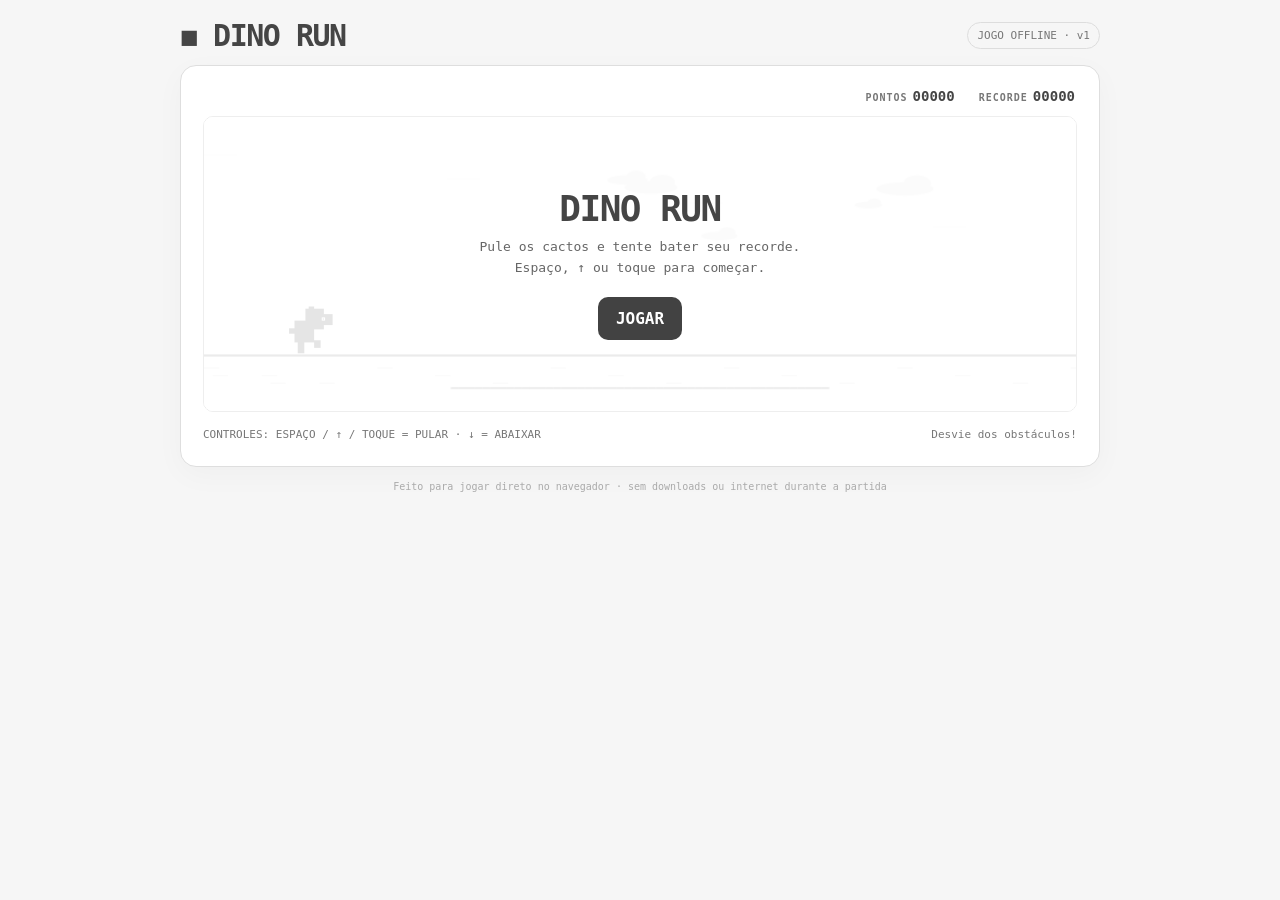
==== index.html @ 4d554317 "Criar Dino Run: primeira versão jogável no navegador" ====
<!doctype html>
<html lang="pt-BR">
<head>
<meta charset="utf-8">
<meta name="viewport" content="width=device-width, initial-scale=1, maximum-scale=1, user-scalable=no">
<meta name="theme-color" content="#f7f7f7">
<title>Dino Run — Joguinho do Dinossauro</title>
<style>
:root{color-scheme:light;--ink:#454545;--muted:#888;--line:#dedede;--paper:#fff}
*{box-sizing:border-box}
html,body{margin:0;min-height:100%;font-family:ui-monospace,SFMono-Regular,Menlo,Consolas,monospace;background:#f6f6f6;color:var(--ink)}
body{display:grid;place-items:center;padding:18px}
main{width:min(920px,100%)}
.top{display:flex;justify-content:space-between;align-items:center;gap:12px;margin:0 0 12px}
h1{font-size:clamp(20px,4vw,30px);letter-spacing:-1.5px;margin:0}
.tag{font-size:11px;color:#777;border:1px solid #ddd;border-radius:99px;padding:6px 9px;white-space:nowrap}
.card{background:white;border:1px solid var(--line);border-radius:16px;padding:clamp(12px,3vw,22px);box-shadow:0 8px 30px #00000008}
.hud{display:flex;justify-content:flex-end;gap:24px;font-weight:800;font-size:14px;margin:0 2px 12px}
.hud span{color:#777;font-size:10px;letter-spacing:1px;margin-right:5px}
.stage{position:relative;overflow:hidden;border:1px solid #eee;border-radius:10px;background:#fff;touch-action:manipulation}
canvas{display:block;width:100%;height:auto;aspect-ratio:800/270;outline:none}
.overlay{position:absolute;inset:0;display:grid;place-items:center;text-align:center;background:#ffffffd9;padding:20px}
.overlay[hidden]{display:none}
.overlay h2{font-size:clamp(23px,5vw,36px);letter-spacing:-1.5px;margin:0 0 8px}
.overlay p{font-size:13px;color:#666;margin:0 0 18px;line-height:1.6}
button{font:inherit;font-weight:800;border:0;border-radius:10px;padding:12px 18px;background:#424242;color:white;cursor:pointer;touch-action:manipulation}
button:active{transform:translateY(1px)}
.help{display:flex;justify-content:space-between;align-items:center;gap:12px;margin-top:14px;color:#777;font-size:11px;line-height:1.6}
.mobile{display:none;gap:10px}.mobile button{flex:1}
footer{text-align:center;color:#aaa;font-size:10px;margin-top:14px}
@media(max-width:560px){body{padding:10px}.top{align-items:flex-start}.tag{font-size:9px}.hud{gap:12px;font-size:12px}.help{display:block}.help>span{display:block;margin-bottom:8px}.mobile{display:flex}.card{padding:10px}}
</style>
</head>
<body>
<main>
  <header class="top"><h1>◼ DINO RUN</h1><span class="tag">JOGO OFFLINE · v1</span></header>
  <section class="card" aria-label="Jogo do dinossauro">
    <div class="hud"><div><span>PONTOS</span><b id="score">00000</b></div><div><span>RECORDE</span><b id="best">00000</b></div></div>
    <div class="stage">
      <canvas id="game" width="800" height="270" tabindex="0" aria-label="Jogo do dinossauro. Toque ou pressione espaço para pular."></canvas>
      <div class="overlay" id="overlay">
        <div><h2 id="headline">DINO RUN</h2><p id="message">Pule os cactos e tente bater seu recorde.<br>Espaço, ↑ ou toque para começar.</p><button id="start">JOGAR</button></div>
      </div>
    </div>
    <div class="help"><span>CONTROLES: ESPAÇO / ↑ / TOQUE = PULAR · ↓ = ABAIXAR</span><span>Desvie dos obstáculos!</span></div>
    <div class="mobile"><button id="jump">PULAR ↑</button><button id="duck">ABAIXAR ↓</button></div>
  </section>
  <footer>Feito para jogar direto no navegador · sem downloads ou internet durante a partida</footer>
</main>
<script>
(()=>{
'use strict';
const canvas=document.getElementById('game'),ctx=canvas.getContext('2d');
const $=id=>document.getElementById(id);
const scoreEl=$('score'),bestEl=$('best'),overlay=$('overlay');
const W=800,H=270,ground=218;
let state='ready',score=0,best=0,speed=6,frame=0,spawnIn=70,obstacles=[],clouds=[],dust=[];
let dino={x:78,y:ground-44,w:36,h:44,vy:0,grounded:true,duck:false,run:0};
try{best=Number(localStorage.getItem('dino-run-best')||0)}catch(_){}
bestEl.textContent=fmt(best);
for(let i=0;i<5;i++)clouds.push({x:Math.random()*W,y:28+Math.random()*82,s:0.6+Math.random()*0.8});
function fmt(n){return String(Math.floor(n)).padStart(5,'0')}
function reset(){score=0;speed=6;frame=0;spawnIn=65;obstacles=[];dust=[];dino.y=ground-dino.h;dino.vy=0;dino.grounded=true;dino.duck=false;dino.run=0;scoreEl.textContent=fmt(0)}
function start(){reset();state='playing';overlay.hidden=true;canvas.focus()}
function end(){state='over';overlay.hidden=false;$('headline').textContent='FIM DE JOGO';$('message').innerHTML='Pontuação: <b>'+fmt(score)+'</b><br>Mais uma tentativa?';$('start').textContent='JOGAR DE NOVO';if(score>best){best=score;bestEl.textContent=fmt(best);try{localStorage.setItem('dino-run-best',best)}catch(_){}}}
function jump(){if(state!=='playing'){start();return}if(dino.grounded){dino.vy=-12.8;dino.grounded=false;for(let i=0;i<5;i++)dust.push({x:dino.x+10,y:ground-2,vx:-Math.random()*2,vy:-Math.random()*2,life:18})}}
function setDuck(on){dino.duck=!!on&&dino.grounded}
$('start').addEventListener('click',start);$('jump').addEventListener('click',jump);
$('duck').addEventListener('pointerdown',e=>{e.preventDefault();setDuck(true)});
['pointerup','pointercancel','pointerleave'].forEach(ev=>$('duck').addEventListener(ev,()=>setDuck(false)));
canvas.addEventListener('pointerdown',()=>{if(state!=='playing')start();else jump()});
window.addEventListener('keydown',e=>{if(['Space','ArrowUp','KeyW'].includes(e.code)){e.preventDefault();if(!e.repeat)jump()}if(['ArrowDown','KeyS'].includes(e.code)){e.preventDefault();setDuck(true)}if(e.code==='Enter'&&state!=='playing')start()});
window.addEventListener('keyup',e=>{if(['ArrowDown','KeyS'].includes(e.code))setDuck(false)});
function rect(x,y,w,h,color){ctx.fillStyle=color;ctx.fillRect(Math.round(x),Math.round(y),w,h)}
function drawDino(){
 const x=dino.x,y=dino.y,w=dino.duck?48:36,h=dino.duck?27:44;
 const top=dino.duck?ground-h:y;
 const c='#535353';dino.w=w;dino.h=h;
 // Original pixel-style dinosaur assembled from simple shapes
 rect(x+5,top+13,18,20,c);rect(x+15,top+2,17,19,c);rect(x+25,top+7,15,10,c);
 rect(x+18,top,5,5,c);rect(x+30,top+10,3,3,'#fff');rect(x+31,top+11,1,1,c);
 rect(x,top+20,9,5,c);rect(x+8,top+27,8,4,c);
 if(!dino.grounded){rect(x+8,top+32,6,10,c);rect(x+23,top+32,6,8,c)}
 else if(Math.floor(dino.run/7)%2===0){rect(x+8,top+31,6,12,c);rect(x+23,top+31,6,7,c)}
 else{rect(x+8,top+31,6,7,c);rect(x+23,top+31,6,12,c)}
}
function spawn(){
 const bird=score>220&&Math.random()<.25;
 const size=bird?{w:36,h:24}:{w:18+Math.random()*15,h:28+Math.random()*24};
 obstacles.push({x:W+10,y:bird?ground-68-Math.random()*35:ground-size.h,w:size.w,h:size.h,bird,variant:Math.random()});
 spawnIn=Math.max(39,Math.random()*38+62-speed*2);
}
function drawObstacle(o){
 if(o.bird){let flap=Math.sin(frame*.28)*5;rect(o.x+5,o.y+8,25,9,'#555');rect(o.x+24,o.y+3,10,8,'#555');rect(o.x+31,o.y+5,4,3,'#555');rect(o.x+10,o.y+6+flap,14,4,'#555');rect(o.x+15,o.y+17,4,5,'#555');return}
 const c='#5b9b49';rect(o.x+o.w*.35,o.y+4,o.w*.38,o.h-4,c);rect(o.x,o.y+o.h*.38,o.w*.43,7,c);rect(o.x,o.y+o.h*.25,6,o.h*.25,c);rect(o.x+o.w*.58,o.y+o.h*.55,o.w*.42,7,c);rect(o.x+o.w*.77,o.y+o.h*.4,6,o.h*.2,c);
}
function collide(o){
 const dx=dino.x+(dino.duck?4:5),dy=dino.y+(dino.duck?5:5),dw=dino.w-(dino.duck?8:10),dh=dino.h-9;
 const ox=o.x+4,oy=o.y+3,ow=o.w-8,oh=o.h-5;
 return dx<ox+ow&&dx+dw>ox&&dy<oy+oh&&dy+dh>oy;
}
function update(){
 if(state!=='playing')return;
 frame++;score+=.12;speed=Math.min(12.5,6+score/180);scoreEl.textContent=fmt(score);
 dino.run++;if(!dino.grounded){dino.vy+=.62;dino.y+=dino.vy;if(dino.y>=ground-dino.h){dino.y=ground-dino.h;dino.vy=0;dino.grounded=true}}
 spawnIn--;if(spawnIn<=0)spawn();
 for(const o of obstacles){o.x-=speed;if(collide(o)){end();break}}
 obstacles=obstacles.filter(o=>o.x+o.w>-10);
 for(const c of clouds){c.x-=c.s;if(c.x<-90){c.x=W+20;c.y=25+Math.random()*80}}
 for(const p of dust){p.x+=p.vx;p.y+=p.vy;p.life--}dust=dust.filter(p=>p.life>0);
}
function render(){
 ctx.clearRect(0,0,W,H);rect(0,0,W,H,'#fff');
 // faint sky marks
 ctx.strokeStyle='#f0f0f0';ctx.lineWidth=1;
 for(let i=0;i<4;i++){let x=(i*223-frame*.25)%(W+60);ctx.beginPath();ctx.moveTo(x,35+i*22);ctx.lineTo(x+30,35+i*22);ctx.stroke()}
 for(const c of clouds){ctx.fillStyle='#e7e7e7';ctx.beginPath();ctx.ellipse(c.x,c.y,21*c.s,5*c.s,0,0,Math.PI*2);ctx.fill();ctx.beginPath();ctx.ellipse(c.x+9*c.s,c.y-4*c.s,10*c.s,6*c.s,0,0,Math.PI*2);ctx.fill()}
 rect(0,ground,W,2,'#777');
 for(let i=0;i<18;i++){let x=(i*53-frame*speed)%(W+40);if(x<0)x+=W+40;rect(x,ground+12+(i%3)*7,14,1,'#dedede')}
 for(const o of obstacles)drawObstacle(o);
 for(const p of dust)rect(p.x,p.y,3,3,'#aaa');
 drawDino();
 if(state==='ready'||state==='over'){ctx.fillStyle='#888';ctx.font='12px monospace';ctx.textAlign='center';ctx.fillText('━━━━━━━━━━━━━━━━━━━━━━━━━━━━━━━━━━━━━━━━━━━━━━━━',W/2,ground+35)}
}
function loop(){update();render();requestAnimationFrame(loop)}
loop();
})();
</script>
</body>
</html>
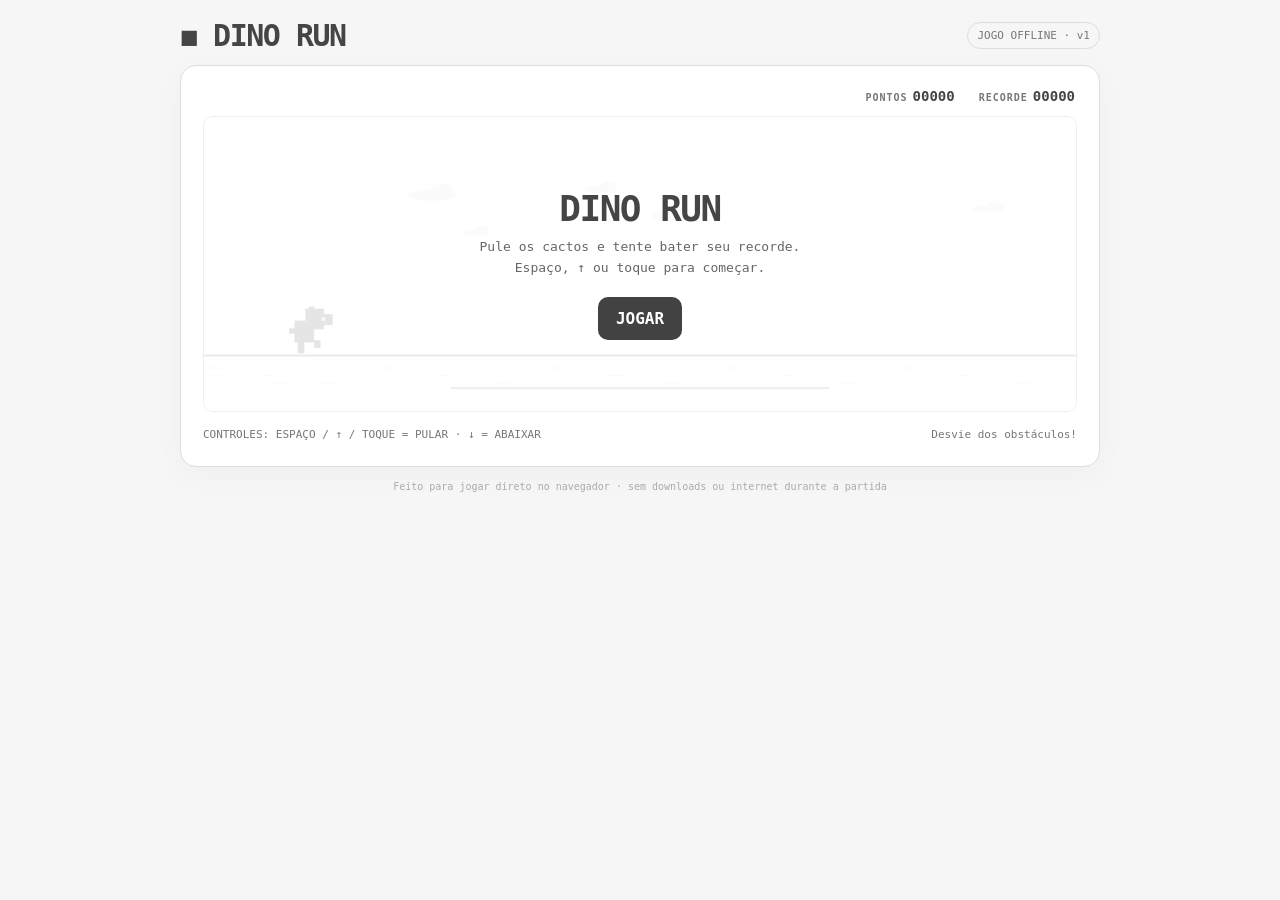
==== commit 91c10f41: "Ajustar colisão do dinossauro ao abaixar" ====
--- a/index.html
+++ b/index.html
@@ -95,7 +95,7 @@
  const c='#5b9b49';rect(o.x+o.w*.35,o.y+4,o.w*.38,o.h-4,c);rect(o.x,o.y+o.h*.38,o.w*.43,7,c);rect(o.x,o.y+o.h*.25,6,o.h*.25,c);rect(o.x+o.w*.58,o.y+o.h*.55,o.w*.42,7,c);rect(o.x+o.w*.77,o.y+o.h*.4,6,o.h*.2,c);
 }
 function collide(o){
- const dx=dino.x+(dino.duck?4:5),dy=dino.y+(dino.duck?5:5),dw=dino.w-(dino.duck?8:10),dh=dino.h-9;
+ const dx=dino.x+(dino.duck?4:5),dy=(dino.duck?ground-dino.h:dino.y)+5,dw=dino.w-(dino.duck?8:10),dh=dino.h-9;
  const ox=o.x+4,oy=o.y+3,ow=o.w-8,oh=o.h-5;
  return dx<ox+ow&&dx+dw>ox&&dy<oy+oh&&dy+dh>oy;
 }
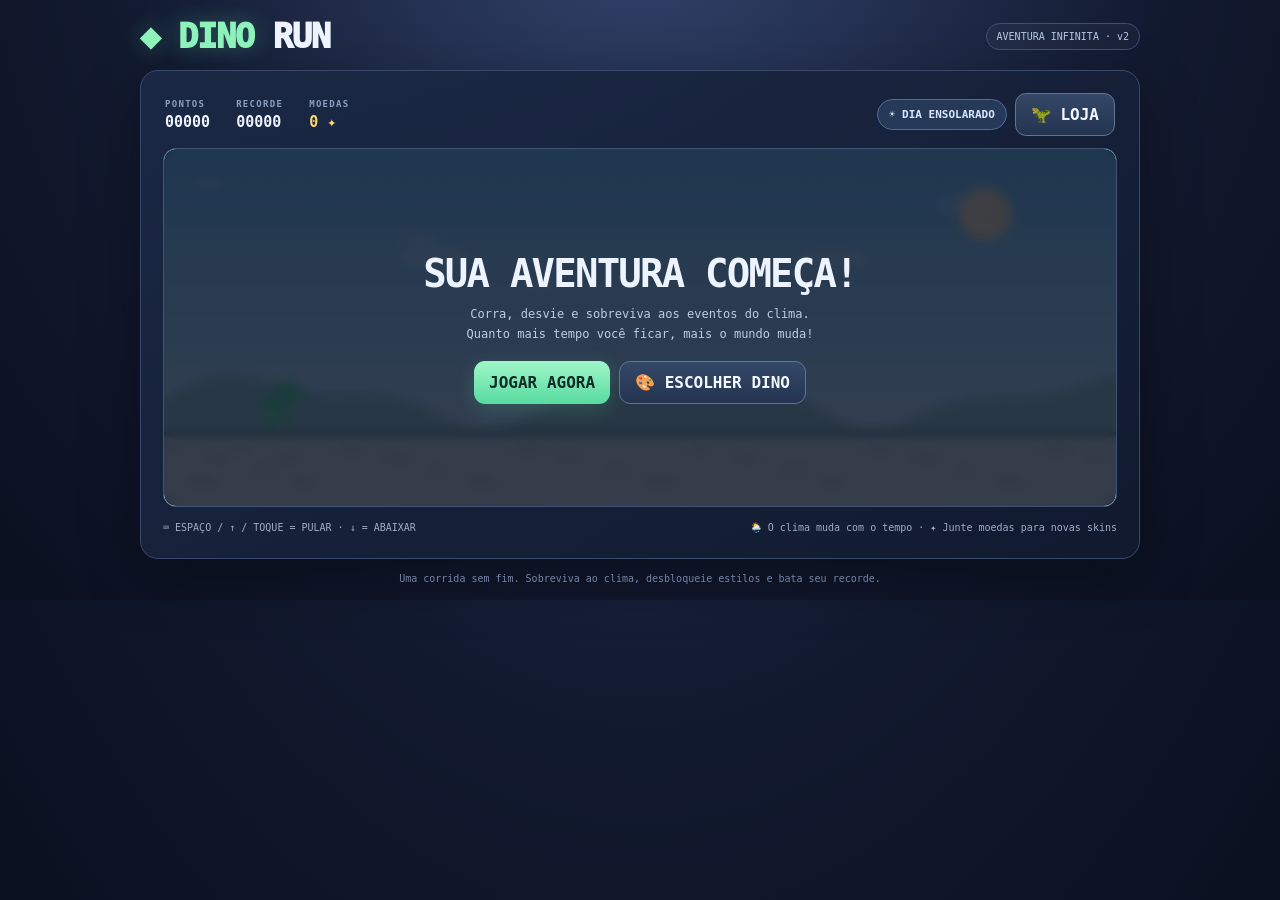
==== commit d775d3cf: "Adicionar eventos dinamicos e loja de skins ao Dino Run" ====
--- a/index.html
+++ b/index.html
@@ -2,129 +2,166 @@
 <html lang="pt-BR">
 <head>
 <meta charset="utf-8">
-<meta name="viewport" content="width=device-width, initial-scale=1, maximum-scale=1, user-scalable=no">
-<meta name="theme-color" content="#f7f7f7">
-<title>Dino Run — Joguinho do Dinossauro</title>
+<meta name="viewport" content="width=device-width,initial-scale=1,maximum-scale=1,user-scalable=no">
+<meta name="theme-color" content="#10172b">
+<title>Dino Run — Aventura Infinita</title>
 <style>
-:root{color-scheme:light;--ink:#454545;--muted:#888;--line:#dedede;--paper:#fff}
-*{box-sizing:border-box}
-html,body{margin:0;min-height:100%;font-family:ui-monospace,SFMono-Regular,Menlo,Consolas,monospace;background:#f6f6f6;color:var(--ink)}
-body{display:grid;place-items:center;padding:18px}
-main{width:min(920px,100%)}
-.top{display:flex;justify-content:space-between;align-items:center;gap:12px;margin:0 0 12px}
-h1{font-size:clamp(20px,4vw,30px);letter-spacing:-1.5px;margin:0}
-.tag{font-size:11px;color:#777;border:1px solid #ddd;border-radius:99px;padding:6px 9px;white-space:nowrap}
-.card{background:white;border:1px solid var(--line);border-radius:16px;padding:clamp(12px,3vw,22px);box-shadow:0 8px 30px #00000008}
-.hud{display:flex;justify-content:flex-end;gap:24px;font-weight:800;font-size:14px;margin:0 2px 12px}
-.hud span{color:#777;font-size:10px;letter-spacing:1px;margin-right:5px}
-.stage{position:relative;overflow:hidden;border:1px solid #eee;border-radius:10px;background:#fff;touch-action:manipulation}
-canvas{display:block;width:100%;height:auto;aspect-ratio:800/270;outline:none}
-.overlay{position:absolute;inset:0;display:grid;place-items:center;text-align:center;background:#ffffffd9;padding:20px}
-.overlay[hidden]{display:none}
-.overlay h2{font-size:clamp(23px,5vw,36px);letter-spacing:-1.5px;margin:0 0 8px}
-.overlay p{font-size:13px;color:#666;margin:0 0 18px;line-height:1.6}
-button{font:inherit;font-weight:800;border:0;border-radius:10px;padding:12px 18px;background:#424242;color:white;cursor:pointer;touch-action:manipulation}
-button:active{transform:translateY(1px)}
-.help{display:flex;justify-content:space-between;align-items:center;gap:12px;margin-top:14px;color:#777;font-size:11px;line-height:1.6}
-.mobile{display:none;gap:10px}.mobile button{flex:1}
-footer{text-align:center;color:#aaa;font-size:10px;margin-top:14px}
-@media(max-width:560px){body{padding:10px}.top{align-items:flex-start}.tag{font-size:9px}.hud{gap:12px;font-size:12px}.help{display:block}.help>span{display:block;margin-bottom:8px}.mobile{display:flex}.card{padding:10px}}
+:root{color-scheme:dark;--ink:#edf4ff;--muted:#a7b4ca;--line:#34415d;--panel:#17223b;--gold:#ffd76a;--mint:#72f1b8}
+*{box-sizing:border-box}html,body{margin:0;min-height:100%;font-family:ui-monospace,SFMono-Regular,Menlo,Consolas,monospace;background:radial-gradient(ellipse at 50% -20%,#34456f 0,#121a30 58%,#0b1020 100%);color:var(--ink)}
+body{display:grid;place-items:center;padding:16px}main{width:min(1000px,100%)}
+.top{display:flex;justify-content:space-between;align-items:center;gap:12px;margin-bottom:14px}h1{font-size:clamp(22px,4vw,34px);letter-spacing:-1.5px;margin:0;font-weight:1000}.logo{color:#8ef2bb;text-shadow:0 0 22px #65e6ad55}.tag{font-size:10px;color:#b8c8e5;border:1px solid #405071;border-radius:99px;padding:7px 10px;white-space:nowrap;background:#ffffff08}
+.card{background:linear-gradient(145deg,#1b2945ee,#111a2fee);border:1px solid #3a4969;border-radius:18px;padding:clamp(12px,2.6vw,22px);box-shadow:0 18px 60px #0005}
+.hud{display:flex;justify-content:space-between;align-items:center;gap:10px;margin:0 2px 12px;flex-wrap:wrap}.stats{display:flex;gap:clamp(12px,3vw,26px)}.stat{font-size:15px;font-weight:900}.stat span{display:block;color:#8ea0c0;font-size:9px;letter-spacing:1.3px;margin-bottom:4px}.stat b{font-variant-numeric:tabular-nums}.coins{color:var(--gold)}.event-pill{font-size:11px;font-weight:900;padding:8px 11px;border-radius:99px;background:#263958;border:1px solid #536b91;color:#d7e6ff}
+.stage{position:relative;overflow:hidden;border:1px solid #425475;border-radius:13px;background:#9ac7d5;touch-action:manipulation}canvas{display:block;width:100%;height:auto;aspect-ratio:800/300;outline:none}
+.overlay{position:absolute;inset:0;display:grid;place-items:center;text-align:center;background:#091127c9;backdrop-filter:blur(5px);padding:18px}.overlay[hidden]{display:none}.modal-content{width:min(470px,100%)}.overlay h2{font-size:clamp(24px,5vw,39px);letter-spacing:-1.8px;margin:0 0 8px}.overlay p{font-size:12px;color:#c0cce2;margin:0 0 17px;line-height:1.7}
+button{font:inherit;font-weight:900;border:1px solid #617493;border-radius:11px;padding:11px 15px;background:linear-gradient(180deg,#344867,#243451);color:#f3f7ff;cursor:pointer;touch-action:manipulation;transition:transform .12s,border-color .12s,filter .12s}button:hover{filter:brightness(1.15);border-color:#8ba8d7}button:active{transform:translateY(1px)}button.primary{background:linear-gradient(180deg,#a1f6c9,#57dba0);color:#102a27;border:0;box-shadow:0 5px 20px #5be5a52c}button.gold{background:linear-gradient(180deg,#ffeaa0,#e5b844);color:#36270a;border:0}
+.actions{display:flex;justify-content:center;gap:9px;flex-wrap:wrap}.help{display:flex;justify-content:space-between;align-items:center;gap:12px;margin-top:13px;color:#9eacc7;font-size:10px;line-height:1.6}.mobile{display:none;gap:10px;margin-top:12px}.mobile button{flex:1}.shop-trigger{display:flex;gap:8px;align-items:center}
+.shop-grid{display:grid;grid-template-columns:repeat(2,minmax(0,1fr));gap:10px;text-align:left;margin:15px 0;max-height:44vh;overflow:auto;padding:2px}.skin-card{border:1px solid #3b4c6b;background:linear-gradient(145deg,#243553,#17233c);border-radius:13px;padding:10px;min-width:0}.skin-preview{height:62px;border-radius:9px;display:grid;place-items:center;font-size:35px;margin-bottom:8px;background:radial-gradient(ellipse,#ffffff18,transparent 70%)}.skin-card h3{font-size:12px;margin:0 0 5px}.skin-card p{font-size:10px;margin:0 0 9px;color:#a9b8d3;line-height:1.4}.skin-card button{width:100%;padding:9px 5px;font-size:10px}.close-row{display:flex;justify-content:flex-end}.small-note{font-size:10px;color:#9eacc7}
+footer{text-align:center;color:#7484a4;font-size:10px;margin-top:14px}
+@media(max-width:580px){body{padding:9px}.top{align-items:flex-start}.tag{font-size:9px}.card{padding:10px}.hud{align-items:flex-start}.event-pill{font-size:9px;padding:7px 8px}.stat{font-size:13px}.help{display:block}.help>span{display:block;margin-bottom:5px}.mobile{display:flex}.shop-grid{gap:7px}.skin-card{padding:8px}}
 </style>
 </head>
 <body>
 <main>
-  <header class="top"><h1>◼ DINO RUN</h1><span class="tag">JOGO OFFLINE · v1</span></header>
-  <section class="card" aria-label="Jogo do dinossauro">
-    <div class="hud"><div><span>PONTOS</span><b id="score">00000</b></div><div><span>RECORDE</span><b id="best">00000</b></div></div>
-    <div class="stage">
-      <canvas id="game" width="800" height="270" tabindex="0" aria-label="Jogo do dinossauro. Toque ou pressione espaço para pular."></canvas>
-      <div class="overlay" id="overlay">
-        <div><h2 id="headline">DINO RUN</h2><p id="message">Pule os cactos e tente bater seu recorde.<br>Espaço, ↑ ou toque para começar.</p><button id="start">JOGAR</button></div>
-      </div>
-    </div>
-    <div class="help"><span>CONTROLES: ESPAÇO / ↑ / TOQUE = PULAR · ↓ = ABAIXAR</span><span>Desvie dos obstáculos!</span></div>
-    <div class="mobile"><button id="jump">PULAR ↑</button><button id="duck">ABAIXAR ↓</button></div>
-  </section>
-  <footer>Feito para jogar direto no navegador · sem downloads ou internet durante a partida</footer>
+<header class="top"><h1><span class="logo">◆ DINO</span> RUN</h1><span class="tag">AVENTURA INFINITA · v2</span></header>
+<section class="card" aria-label="Dino Run">
+<div class="hud">
+ <div class="stats">
+  <div class="stat"><span>PONTOS</span><b id="score">00000</b></div>
+  <div class="stat"><span>RECORDE</span><b id="best">00000</b></div>
+  <div class="stat coins"><span>MOEDAS</span><b id="coins">0</b> ✦</div>
+ </div>
+ <div class="shop-trigger"><span class="event-pill" id="eventLabel">☀️ DIA ENSOLARADO</span><button id="openShop">🦖 LOJA</button></div>
+</div>
+<div class="stage">
+ <canvas id="game" width="800" height="300" tabindex="0" aria-label="Dino Run. Espaço ou toque para pular."></canvas>
+ <div class="overlay" id="overlay"><div class="modal-content"><h2 id="headline">SUA AVENTURA COMEÇA!</h2><p id="message">Corra, desvie e sobreviva aos eventos do clima.<br>Quanto mais tempo você ficar, mais o mundo muda!</p><div class="actions"><button class="primary" id="start">JOGAR AGORA</button><button id="menuShop">🎨 ESCOLHER DINO</button></div></div></div>
+ <div class="overlay" id="shopOverlay" hidden><div class="modal-content"><div class="close-row"><button id="closeShop">✕ FECHAR</button></div><h2>🦖 DINO STYLE</h2><p>Desbloqueie visuais raros com as moedas das suas corridas. Sua skin fica salva!</p><div class="shop-grid" id="skinGrid"></div><div class="small-note">Moedas são ganhas enquanto você corre. As skins compradas ficam disponíveis depois.</div></div></div>
+</div>
+<div class="help"><span>⌨️ ESPAÇO / ↑ / TOQUE = PULAR · ↓ = ABAIXAR</span><span>🌦️ O clima muda com o tempo · ✦ Junte moedas para novas skins</span></div>
+<div class="mobile"><button id="jump" class="primary">PULAR ↑</button><button id="duck">ABAIXAR ↓</button></div>
+</section>
+<footer>Uma corrida sem fim. Sobreviva ao clima, desbloqueie estilos e bata seu recorde.</footer>
 </main>
 <script>
-(()=>{
-'use strict';
-const canvas=document.getElementById('game'),ctx=canvas.getContext('2d');
-const $=id=>document.getElementById(id);
-const scoreEl=$('score'),bestEl=$('best'),overlay=$('overlay');
-const W=800,H=270,ground=218;
-let state='ready',score=0,best=0,speed=6,frame=0,spawnIn=70,obstacles=[],clouds=[],dust=[];
-let dino={x:78,y:ground-44,w:36,h:44,vy:0,grounded:true,duck:false,run:0};
-try{best=Number(localStorage.getItem('dino-run-best')||0)}catch(_){}
-bestEl.textContent=fmt(best);
-for(let i=0;i<5;i++)clouds.push({x:Math.random()*W,y:28+Math.random()*82,s:0.6+Math.random()*0.8});
+(()=>{'use strict';
+const canvas=document.getElementById('game'),ctx=canvas.getContext('2d'),$=id=>document.getElementById(id);
+const W=800,H=300,ground=238;
+const skins=[
+{id:'classic',name:'Clássico',desc:'O velocista original.',color:'#5bdb8b',accent:'#b8ffb0',price:0,emoji:'🦖'},
+{id:'ice',name:'Gelo Ártico',desc:'Brilho azul de outro mundo.',color:'#75e7ff',accent:'#e1fcff',price:35,emoji:'❄️'},
+{id:'gold',name:'Dino Dourado',desc:'Um visual digno de lenda.',color:'#ffc947',accent:'#fff1a6',price:70,emoji:'👑'},
+{id:'shadow',name:'Sombra Roxa',desc:'Mistério com energia cósmica.',color:'#ba85ff',accent:'#f0d5ff',price:110,emoji:'🌌'},
+{id:'lava',name:'Dragão de Lava',desc:'Calor, faíscas e atitude.',color:'#ff755e',accent:'#ffe28b',price:160,emoji:'🔥'},
+{id:'toxic',name:'Tóxico Neon',desc:'Verde radioativo e raro.',color:'#d0ff4f',accent:'#f5ffb4',price:220,emoji:'☢️'}
+];
+let state='ready',score=0,best=0,coins=0,bank=0,speed=6,frame=0,runFrames=0,spawnIn=65,obstacles=[],clouds=[],dust=[],stars=[],rain=[],eventIndex=0,eventTimer=0,worldTime=0,shopFrom='ready';
+let currentSkin='classic',owned=['classic'],dino={x:78,y:ground-46,w:38,h:46,vy:0,grounded:true,duck:false,run:0};
+const events=[
+{name:'☀️ DIA ENSOLARADO',kind:'day',duration:1700},
+{name:'🌧️ CHUVA FORTE',kind:'rain',duration:1400},
+{name:'🌙 NOITE ESTRELADA',kind:'night',duration:1500},
+{name:'🌠 CHUVA DE ESTRELAS',kind:'meteor',duration:1300},
+{name:'🌫️ NEBLINA MISTERIOSA',kind:'fog',duration:1250}
+];
+try{best=Number(localStorage.getItem('dino2-best')||0);coins=Number(localStorage.getItem('dino2-coins')||0);currentSkin=localStorage.getItem('dino2-skin')||'classic';owned=JSON.parse(localStorage.getItem('dino2-owned')||'["classic"]');if(!owned.includes('classic'))owned.unshift('classic');if(!skins.some(s=>s.id===currentSkin)||!owned.includes(currentSkin))currentSkin='classic'}catch(_){}
+$('best').textContent=fmt(best);$('coins').textContent=coins;
 function fmt(n){return String(Math.floor(n)).padStart(5,'0')}
-function reset(){score=0;speed=6;frame=0;spawnIn=65;obstacles=[];dust=[];dino.y=ground-dino.h;dino.vy=0;dino.grounded=true;dino.duck=false;dino.run=0;scoreEl.textContent=fmt(0)}
-function start(){reset();state='playing';overlay.hidden=true;canvas.focus()}
-function end(){state='over';overlay.hidden=false;$('headline').textContent='FIM DE JOGO';$('message').innerHTML='Pontuação: <b>'+fmt(score)+'</b><br>Mais uma tentativa?';$('start').textContent='JOGAR DE NOVO';if(score>best){best=score;bestEl.textContent=fmt(best);try{localStorage.setItem('dino-run-best',best)}catch(_){}}}
-function jump(){if(state!=='playing'){start();return}if(dino.grounded){dino.vy=-12.8;dino.grounded=false;for(let i=0;i<5;i++)dust.push({x:dino.x+10,y:ground-2,vx:-Math.random()*2,vy:-Math.random()*2,life:18})}}
+function persist(){try{localStorage.setItem('dino2-best',best);localStorage.setItem('dino2-coins',coins);localStorage.setItem('dino2-skin',currentSkin);localStorage.setItem('dino2-owned',JSON.stringify(owned))}catch(_){}}
+function setEvent(i){eventIndex=i%events.length;eventTimer=0;$('eventLabel').textContent=events[eventIndex].name}
+setEvent(0);
+for(let i=0;i<7;i++)clouds.push({x:Math.random()*W,y:25+Math.random()*115,s:.5+Math.random()*.9});
+for(let i=0;i<90;i++)stars.push({x:Math.random()*W,y:Math.random()*190,r:.5+Math.random()*1.5,tw:Math.random()*6});
+for(let i=0;i<70;i++)rain.push({x:Math.random()*W,y:Math.random()*H,len:8+Math.random()*15,v:4+Math.random()*6});
+function reset(){score=0;speed=6;frame=0;runFrames=0;spawnIn=58;obstacles=[];dust=[];bank=0;setEvent(0);worldTime=0;dino.y=ground-dino.h;dino.vy=0;dino.grounded=true;dino.duck=false;dino.run=0;$('score').textContent=fmt(0)}
+function start(){if(state==='playing')return;reset();state='playing';$('overlay').hidden=true;$('shopOverlay').hidden=true;canvas.focus()}
+function end(){state='over';$('overlay').hidden=false;$('headline').textContent='CORRIDA ENCERRADA';$('message').innerHTML='Você fez <b>'+fmt(score)+'</b> pontos e juntou ✦ '+Math.floor(bank)+' moedas nesta corrida!<br>Mais uma tentativa para bater o recorde?';$('start').textContent='CORRER DE NOVO';if(score>best){best=score;$('best').textContent=fmt(best)}coins+=Math.floor(bank);$('coins').textContent=coins;persist()}
+function jump(){if(state!=='playing'){if(state==='ready'||state==='over')start();return}if(dino.grounded){dino.vy=-13;dino.grounded=false;for(let i=0;i<7;i++)dust.push({x:dino.x+12,y:ground-3,vx:-Math.random()*2.5,vy:-Math.random()*2.5,life:20,color:skin().color})}}
 function setDuck(on){dino.duck=!!on&&dino.grounded}
 $('start').addEventListener('click',start);$('jump').addEventListener('click',jump);
 $('duck').addEventListener('pointerdown',e=>{e.preventDefault();setDuck(true)});
 ['pointerup','pointercancel','pointerleave'].forEach(ev=>$('duck').addEventListener(ev,()=>setDuck(false)));
-canvas.addEventListener('pointerdown',()=>{if(state!=='playing')start();else jump()});
-window.addEventListener('keydown',e=>{if(['Space','ArrowUp','KeyW'].includes(e.code)){e.preventDefault();if(!e.repeat)jump()}if(['ArrowDown','KeyS'].includes(e.code)){e.preventDefault();setDuck(true)}if(e.code==='Enter'&&state!=='playing')start()});
+canvas.addEventListener('pointerdown',e=>{if(e.target===canvas)jump()});
+window.addEventListener('keydown',e=>{if(['Space','ArrowUp','KeyW'].includes(e.code)){e.preventDefault();if(!e.repeat)jump()}if(['ArrowDown','KeyS'].includes(e.code)){e.preventDefault();setDuck(true)}if(e.code==='Enter'&&state!=='playing')start();if(e.code==='Escape')closeShop()});
 window.addEventListener('keyup',e=>{if(['ArrowDown','KeyS'].includes(e.code))setDuck(false)});
-function rect(x,y,w,h,color){ctx.fillStyle=color;ctx.fillRect(Math.round(x),Math.round(y),w,h)}
+function skin(){return skins.find(s=>s.id===currentSkin)||skins[0]}
+function openShop(){shopFrom=state;$('shopOverlay').hidden=false;renderShop()}
+function closeShop(){$('shopOverlay').hidden=true;if(state==='playing')canvas.focus()}
+$('openShop').addEventListener('click',openShop);$('menuShop').addEventListener('click',openShop);$('closeShop').addEventListener('click',closeShop);
+function renderShop(){
+ const grid=$('skinGrid');grid.innerHTML='';
+ skins.forEach(s=>{
+  const ownedSkin=owned.includes(s.id),active=currentSkin===s.id;
+  const card=document.createElement('div');card.className='skin-card';
+  const preview=document.createElement('div');preview.className='skin-preview';preview.style.color=s.color;preview.style.textShadow='0 0 20px '+s.color;preview.textContent='🦖';
+  const title=document.createElement('h3');title.textContent=s.name+(active?' ✓':'');
+  const desc=document.createElement('p');desc.textContent=s.desc;
+  const btn=document.createElement('button');btn.textContent=active?'EQUIPADA':ownedSkin?'EQUIPAR':'✦ '+s.price;
+  if(active)btn.disabled=true;if(!ownedSkin&&coins<s.price)btn.style.opacity='.55';
+  btn.addEventListener('click',()=>{if(owned.includes(s.id)){currentSkin=s.id;persist();renderShop();return}if(coins<s.price){desc.textContent='Faltam '+(s.price-coins)+' moedas! Jogue mais uma corrida.';return}coins-=s.price;owned.push(s.id);currentSkin=s.id;$('coins').textContent=coins;persist();renderShop()});
+  card.append(preview,title,desc,btn);grid.appendChild(card);
+ });
+}
+function rect(x,y,w,h,color){ctx.fillStyle=color;ctx.fillRect(Math.round(x),Math.round(y),Math.max(1,Math.round(w)),Math.max(1,Math.round(h)))}
+function spawn(){const bird=score>180&&Math.random()<.27;const z=bird?{w:38,h:24}:{w:17+Math.random()*17,h:27+Math.random()*25};obstacles.push({x:W+12,y:bird?ground-72-Math.random()*38:ground-z.h,w:z.w,h:z.h,bird,variant:Math.random()});spawnIn=Math.max(39,Math.random()*35+61-speed*1.8)}
+function collide(o){const dx=dino.x+(dino.duck?4:5),dy=(dino.duck?ground-dino.h:dino.y)+6,dw=dino.w-(dino.duck?8:10),dh=dino.h-11;return dx<o.x+o.w-5&&dx+dw>o.x+4&&dy<o.y+o.h-3&&dy+dh>o.y+3}
 function drawDino(){
- const x=dino.x,y=dino.y,w=dino.duck?48:36,h=dino.duck?27:44;
- const top=dino.duck?ground-h:y;
- const c='#535353';dino.w=w;dino.h=h;
- // Original pixel-style dinosaur assembled from simple shapes
- rect(x+5,top+13,18,20,c);rect(x+15,top+2,17,19,c);rect(x+25,top+7,15,10,c);
- rect(x+18,top,5,5,c);rect(x+30,top+10,3,3,'#fff');rect(x+31,top+11,1,1,c);
- rect(x,top+20,9,5,c);rect(x+8,top+27,8,4,c);
- if(!dino.grounded){rect(x+8,top+32,6,10,c);rect(x+23,top+32,6,8,c)}
- else if(Math.floor(dino.run/7)%2===0){rect(x+8,top+31,6,12,c);rect(x+23,top+31,6,7,c)}
- else{rect(x+8,top+31,6,7,c);rect(x+23,top+31,6,12,c)}
-}
-function spawn(){
- const bird=score>220&&Math.random()<.25;
- const size=bird?{w:36,h:24}:{w:18+Math.random()*15,h:28+Math.random()*24};
- obstacles.push({x:W+10,y:bird?ground-68-Math.random()*35:ground-size.h,w:size.w,h:size.h,bird,variant:Math.random()});
- spawnIn=Math.max(39,Math.random()*38+62-speed*2);
+ const s=skin(),x=dino.x,y=dino.y,w=dino.duck?48:38,h=dino.duck?28:46,top=dino.duck?ground-h:y;dino.w=w;dino.h=h;
+ ctx.save();ctx.shadowColor=s.color;ctx.shadowBlur=s.id==='classic'?0:12;
+ rect(x+5,top+14,19,22,s.color);rect(x+15,top+3,18,20,s.color);rect(x+26,top+8,15,10,s.color);rect(x+19,top,5,5,s.accent);rect(x+31,top+10,3,3,'#fff');rect(x+32,top+11,1,1,'#18243a');rect(x,top+21,10,5,s.color);rect(x+8,top+29,9,4,s.accent);
+ ctx.restore();
+ if(!dino.grounded){rect(x+8,top+34,6,11,s.color);rect(x+24,top+34,6,9,s.color)}
+ else if(Math.floor(dino.run/6)%2===0){rect(x+8,top+34,6,11,s.color);rect(x+24,top+34,6,7,s.color)}
+ else{rect(x+8,top+34,6,7,s.color);rect(x+24,top+34,6,11,s.color)}
+ if(s.id==='gold'){rect(x+18,top-4,12,4,'#ffeaa1');rect(x+20,top-7,3,3,'#ffeaa1');rect(x+26,top-7,3,3,'#ffeaa1')}
 }
 function drawObstacle(o){
- if(o.bird){let flap=Math.sin(frame*.28)*5;rect(o.x+5,o.y+8,25,9,'#555');rect(o.x+24,o.y+3,10,8,'#555');rect(o.x+31,o.y+5,4,3,'#555');rect(o.x+10,o.y+6+flap,14,4,'#555');rect(o.x+15,o.y+17,4,5,'#555');return}
- const c='#5b9b49';rect(o.x+o.w*.35,o.y+4,o.w*.38,o.h-4,c);rect(o.x,o.y+o.h*.38,o.w*.43,7,c);rect(o.x,o.y+o.h*.25,6,o.h*.25,c);rect(o.x+o.w*.58,o.y+o.h*.55,o.w*.42,7,c);rect(o.x+o.w*.77,o.y+o.h*.4,6,o.h*.2,c);
-}
-function collide(o){
- const dx=dino.x+(dino.duck?4:5),dy=(dino.duck?ground-dino.h:dino.y)+5,dw=dino.w-(dino.duck?8:10),dh=dino.h-9;
- const ox=o.x+4,oy=o.y+3,ow=o.w-8,oh=o.h-5;
- return dx<ox+ow&&dx+dw>ox&&dy<oy+oh&&dy+dh>oy;
+ if(o.bird){const flap=Math.sin(frame*.3)*6;rect(o.x+5,o.y+8,26,9,'#35445c');rect(o.x+26,o.y+3,10,8,'#35445c');rect(o.x+33,o.y+5,4,3,'#35445c');rect(o.x+10,o.y+7+flap,15,4,'#35445c');rect(o.x+15,o.y+17,4,5,'#35445c');return}
+ const c=eventIndex===1?'#537e56':'#65bb72';rect(o.x+o.w*.35,o.y+4,o.w*.38,o.h-4,c);rect(o.x,o.y+o.h*.38,o.w*.43,7,c);rect(o.x,o.y+o.h*.25,6,o.h*.25,c);rect(o.x+o.w*.58,o.y+o.h*.55,o.w*.42,7,c);rect(o.x+o.w*.77,o.y+o.h*.4,6,o.h*.2,c);
 }
 function update(){
- if(state!=='playing')return;
- frame++;score+=.12;speed=Math.min(12.5,6+score/180);scoreEl.textContent=fmt(score);
+ if(state!=='playing'||!$('shopOverlay').hidden)return;
+ frame++;runFrames++;worldTime++;score+=.12;speed=Math.min(13,6+score/170);$('score').textContent=fmt(score);
+ if(runFrames%180===0){bank+=1;$('coins').textContent=coins+Math.floor(bank)}
+ if(runFrames%280===0){bank+=2;$('coins').textContent=coins+Math.floor(bank)}
+ eventTimer++;if(eventTimer>events[eventIndex].duration){setEvent(eventIndex+1)}
  dino.run++;if(!dino.grounded){dino.vy+=.62;dino.y+=dino.vy;if(dino.y>=ground-dino.h){dino.y=ground-dino.h;dino.vy=0;dino.grounded=true}}
  spawnIn--;if(spawnIn<=0)spawn();
- for(const o of obstacles){o.x-=speed;if(collide(o)){end();break}}
- obstacles=obstacles.filter(o=>o.x+o.w>-10);
- for(const c of clouds){c.x-=c.s;if(c.x<-90){c.x=W+20;c.y=25+Math.random()*80}}
- for(const p of dust){p.x+=p.vx;p.y+=p.vy;p.life--}dust=dust.filter(p=>p.life>0);
+ for(const o of obstacles){o.x-=speed;if(collide(o)){end();break}}obstacles=obstacles.filter(o=>o.x+o.w>-10);
+ for(const c of clouds){c.x-=c.s;if(c.x<-100){c.x=W+20;c.y=20+Math.random()*120}}
+ const ev=events[eventIndex];if(ev.kind==='rain'||ev.kind==='fog'){rain.forEach(p=>{p.y+=p.v;p.x-=ev.kind==='rain'?2:0.5;if(p.y>H){p.y=-p.len;p.x=Math.random()*W}if(p.x<0)p.x=W})}
+ dust.forEach(p=>{p.x+=p.vx;p.y+=p.vy;p.life--;p.vy+=.08});dust=dust.filter(p=>p.life>0);
+}
+function drawSky(){
+ const kind=events[eventIndex].kind;
+ let top='#73c5e8',bottom='#e1f4ef';
+ if(kind==='night'){top='#111c43';bottom='#394b73'}if(kind==='meteor'){top='#17143d';bottom='#5b477e'}if(kind==='rain'){top='#394d6a';bottom='#8babb7'}if(kind==='fog'){top='#7d94a8';bottom='#c1d1d6'}
+ const g=ctx.createLinearGradient(0,0,0,H);g.addColorStop(0,top);g.addColorStop(1,bottom);ctx.fillStyle=g;ctx.fillRect(0,0,W,H);
+ if(kind==='night'||kind==='meteor'){
+  stars.forEach(s=>{const tw=.5+.5*Math.sin(frame*.04+s.tw);ctx.globalAlpha=.45+tw*.55;rect(s.x,s.y,s.r+0.5,s.r+0.5,kind==='meteor'?'#ffe4ff':'#fff8cb')});ctx.globalAlpha=1;
+  ctx.fillStyle=kind==='meteor'?'#e4d9ff':'#fff2c2';ctx.beginPath();ctx.arc(690,55,kind==='meteor'?17:22,0,Math.PI*2);ctx.fill();
+  if(kind==='meteor'){for(let i=0;i<3;i++){const mx=(W-((frame*3+i*275)%(W+120))),my=35+(i*41)%100;ctx.strokeStyle='#ffe7ff';ctx.lineWidth=2;ctx.beginPath();ctx.moveTo(mx,my);ctx.lineTo(mx+24,my-10);ctx.stroke()}}
+ }else if(kind==='day'){ctx.fillStyle='#ffe7a1';ctx.beginPath();ctx.arc(690,55,22,0,Math.PI*2);ctx.fill()}
+ // distant hills move at a slower speed
+ ctx.fillStyle=kind==='night'?'#26385b':kind==='rain'?'#728f9d':'#9bc8b8';ctx.beginPath();ctx.moveTo(0,ground);for(let x=0;x<=W;x+=20)ctx.lineTo(x,ground-28-Math.sin(x*.018+frame*.002)*17-Math.sin(x*.04)*8);ctx.lineTo(W,ground);ctx.fill();
+ clouds.forEach(c=>{ctx.globalAlpha=kind==='night'?.16:.28;ctx.fillStyle=kind==='rain'?'#273b52':'#fff';ctx.beginPath();ctx.ellipse(c.x,c.y,24*c.s,7*c.s,0,0,Math.PI*2);ctx.fill()});ctx.globalAlpha=1;
+ if(kind==='fog'){const fg=ctx.createLinearGradient(0,130,0,ground);fg.addColorStop(0,'#d9e8ed00');fg.addColorStop(1,'#e1edf0b8');ctx.fillStyle=fg;ctx.fillRect(0,100,W,ground-100)}
 }
 function render(){
- ctx.clearRect(0,0,W,H);rect(0,0,W,H,'#fff');
- // faint sky marks
- ctx.strokeStyle='#f0f0f0';ctx.lineWidth=1;
- for(let i=0;i<4;i++){let x=(i*223-frame*.25)%(W+60);ctx.beginPath();ctx.moveTo(x,35+i*22);ctx.lineTo(x+30,35+i*22);ctx.stroke()}
- for(const c of clouds){ctx.fillStyle='#e7e7e7';ctx.beginPath();ctx.ellipse(c.x,c.y,21*c.s,5*c.s,0,0,Math.PI*2);ctx.fill();ctx.beginPath();ctx.ellipse(c.x+9*c.s,c.y-4*c.s,10*c.s,6*c.s,0,0,Math.PI*2);ctx.fill()}
- rect(0,ground,W,2,'#777');
- for(let i=0;i<18;i++){let x=(i*53-frame*speed)%(W+40);if(x<0)x+=W+40;rect(x,ground+12+(i%3)*7,14,1,'#dedede')}
- for(const o of obstacles)drawObstacle(o);
- for(const p of dust)rect(p.x,p.y,3,3,'#aaa');
+ drawSky();const kind=events[eventIndex].kind;
+ ctx.fillStyle=kind==='night'||kind==='meteor'?'#1c2942':kind==='rain'?'#5c7886':'#d7dfd1';ctx.fillRect(0,ground,W,H-ground);
+ ctx.fillStyle=kind==='night'||kind==='meteor'?'#94a5c4':'#526e63';ctx.fillRect(0,ground,W,3);
+ for(let i=0;i<26;i++){let x=(i*37-frame*speed)%(W+30);if(x<0)x+=W+30;rect(x,ground+12+(i%4)*9,12+(i%3)*5,2,kind==='night'?'#41516a':'#a5b7a4')}
+ obstacles.forEach(drawObstacle);dust.forEach(p=>rect(p.x,p.y,3,3,p.color||'#fff'));
  drawDino();
- if(state==='ready'||state==='over'){ctx.fillStyle='#888';ctx.font='12px monospace';ctx.textAlign='center';ctx.fillText('━━━━━━━━━━━━━━━━━━━━━━━━━━━━━━━━━━━━━━━━━━━━━━━━',W/2,ground+35)}
+ if(kind==='rain'){ctx.strokeStyle='#c6eaff88';ctx.lineWidth=1.4;rain.forEach(p=>{ctx.beginPath();ctx.moveTo(p.x,p.y);ctx.lineTo(p.x-5,p.y+p.len);ctx.stroke()})}
+ if(kind==='fog'){ctx.fillStyle='#e4f0f488';ctx.fillRect(0,ground-60,W,55)}
+ if(kind==='meteor'&&frame%3===0){ctx.fillStyle='#ffeaff';ctx.beginPath();ctx.arc((frame*5)%W,45+Math.sin(frame*.03)*20,2,0,Math.PI*2);ctx.fill()}
+ if(state==='ready'||state==='over'){ctx.fillStyle='#ffffff80';ctx.fillRect(0,ground+30,W,1)}
 }
 function loop(){update();render();requestAnimationFrame(loop)}
 loop();
-})();
+})(); 
 </script>
 </body>
 </html>
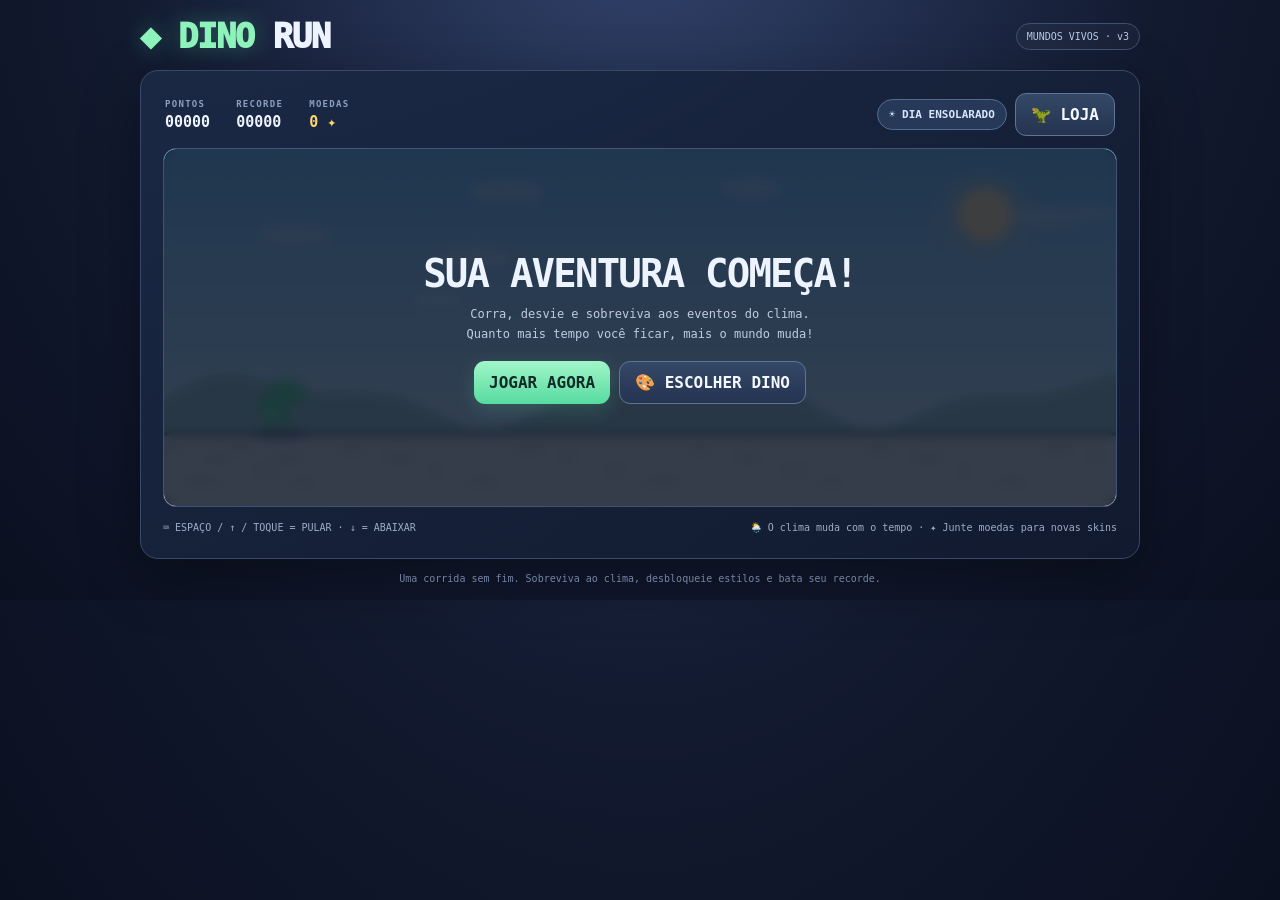
==== commit 6afb0ee5: "Adicionar cenarios de vulcoes inferno e espaco com iluminacao" ====
--- a/index.html
+++ b/index.html
@@ -23,7 +23,7 @@
 </head>
 <body>
 <main>
-<header class="top"><h1><span class="logo">◆ DINO</span> RUN</h1><span class="tag">AVENTURA INFINITA · v2</span></header>
+<header class="top"><h1><span class="logo">◆ DINO</span> RUN</h1><span class="tag">MUNDOS VIVOS · v3</span></header>
 <section class="card" aria-label="Dino Run">
 <div class="hud">
  <div class="stats">
@@ -62,7 +62,10 @@
 {name:'🌧️ CHUVA FORTE',kind:'rain',duration:1400},
 {name:'🌙 NOITE ESTRELADA',kind:'night',duration:1500},
 {name:'🌠 CHUVA DE ESTRELAS',kind:'meteor',duration:1300},
-{name:'🌫️ NEBLINA MISTERIOSA',kind:'fog',duration:1250}
+{name:'🌫️ NEBLINA MISTERIOSA',kind:'fog',duration:1250},
+{name:'🌋 VALE DOS VULCÕES',kind:'volcano',duration:1450},
+{name:'🔥 INFERNO ARDENTE',kind:'hell',duration:1400},
+{name:'🪐 VIAGEM PELO ESPAÇO',kind:'space',duration:1550}
 ];
 try{best=Number(localStorage.getItem('dino2-best')||0);coins=Number(localStorage.getItem('dino2-coins')||0);currentSkin=localStorage.getItem('dino2-skin')||'classic';owned=JSON.parse(localStorage.getItem('dino2-owned')||'["classic"]');if(!owned.includes('classic'))owned.unshift('classic');if(!skins.some(s=>s.id===currentSkin)||!owned.includes(currentSkin))currentSkin='classic'}catch(_){}
 $('best').textContent=fmt(best);$('coins').textContent=coins;
@@ -107,7 +110,8 @@
 function collide(o){const dx=dino.x+(dino.duck?4:5),dy=(dino.duck?ground-dino.h:dino.y)+6,dw=dino.w-(dino.duck?8:10),dh=dino.h-11;return dx<o.x+o.w-5&&dx+dw>o.x+4&&dy<o.y+o.h-3&&dy+dh>o.y+3}
 function drawDino(){
  const s=skin(),x=dino.x,y=dino.y,w=dino.duck?48:38,h=dino.duck?28:46,top=dino.duck?ground-h:y;dino.w=w;dino.h=h;
- ctx.save();ctx.shadowColor=s.color;ctx.shadowBlur=s.id==='classic'?0:12;
+ ctx.save();ctx.globalAlpha=dino.grounded?.22:Math.max(.06,.2-(ground-(dino.y+dino.h))*.0015);ctx.fillStyle='#0a1020';ctx.beginPath();ctx.ellipse(x+19,ground+2,dino.grounded?25:Math.max(10,25-(ground-(dino.y+dino.h))*.25),5,0,0,Math.PI*2);ctx.fill();ctx.restore();
+ ctx.save();ctx.shadowColor=s.color;ctx.shadowBlur=s.id==='classic'?5:18;
  rect(x+5,top+14,19,22,s.color);rect(x+15,top+3,18,20,s.color);rect(x+26,top+8,15,10,s.color);rect(x+19,top,5,5,s.accent);rect(x+31,top+10,3,3,'#fff');rect(x+32,top+11,1,1,'#18243a');rect(x,top+21,10,5,s.color);rect(x+8,top+29,9,4,s.accent);
  ctx.restore();
  if(!dino.grounded){rect(x+8,top+34,6,11,s.color);rect(x+24,top+34,6,9,s.color)}
@@ -135,26 +139,39 @@
 function drawSky(){
  const kind=events[eventIndex].kind;
  let top='#73c5e8',bottom='#e1f4ef';
- if(kind==='night'){top='#111c43';bottom='#394b73'}if(kind==='meteor'){top='#17143d';bottom='#5b477e'}if(kind==='rain'){top='#394d6a';bottom='#8babb7'}if(kind==='fog'){top='#7d94a8';bottom='#c1d1d6'}
+ if(kind==='night'){top='#111c43';bottom='#394b73'}if(kind==='meteor'){top='#17143d';bottom='#5b477e'}if(kind==='rain'){top='#394d6a';bottom='#8babb7'}if(kind==='fog'){top='#7d94a8';bottom='#c1d1d6'}if(kind==='volcano'){top='#241b35';bottom='#ed7047'}if(kind==='hell'){top='#180c1b';bottom='#8d242a'}if(kind==='space'){top='#030817';bottom='#172b5c'}
  const g=ctx.createLinearGradient(0,0,0,H);g.addColorStop(0,top);g.addColorStop(1,bottom);ctx.fillStyle=g;ctx.fillRect(0,0,W,H);
- if(kind==='night'||kind==='meteor'){
+ if(['night','meteor','space'].includes(kind)){
   stars.forEach(s=>{const tw=.5+.5*Math.sin(frame*.04+s.tw);ctx.globalAlpha=.45+tw*.55;rect(s.x,s.y,s.r+0.5,s.r+0.5,kind==='meteor'?'#ffe4ff':'#fff8cb')});ctx.globalAlpha=1;
-  ctx.fillStyle=kind==='meteor'?'#e4d9ff':'#fff2c2';ctx.beginPath();ctx.arc(690,55,kind==='meteor'?17:22,0,Math.PI*2);ctx.fill();
-  if(kind==='meteor'){for(let i=0;i<3;i++){const mx=(W-((frame*3+i*275)%(W+120))),my=35+(i*41)%100;ctx.strokeStyle='#ffe7ff';ctx.lineWidth=2;ctx.beginPath();ctx.moveTo(mx,my);ctx.lineTo(mx+24,my-10);ctx.stroke()}}
- }else if(kind==='day'){ctx.fillStyle='#ffe7a1';ctx.beginPath();ctx.arc(690,55,22,0,Math.PI*2);ctx.fill()}
- // distant hills move at a slower speed
- ctx.fillStyle=kind==='night'?'#26385b':kind==='rain'?'#728f9d':'#9bc8b8';ctx.beginPath();ctx.moveTo(0,ground);for(let x=0;x<=W;x+=20)ctx.lineTo(x,ground-28-Math.sin(x*.018+frame*.002)*17-Math.sin(x*.04)*8);ctx.lineTo(W,ground);ctx.fill();
- clouds.forEach(c=>{ctx.globalAlpha=kind==='night'?.16:.28;ctx.fillStyle=kind==='rain'?'#273b52':'#fff';ctx.beginPath();ctx.ellipse(c.x,c.y,24*c.s,7*c.s,0,0,Math.PI*2);ctx.fill()});ctx.globalAlpha=1;
+  if(kind==='space'){
+   const planets=[{x:660,y:65,r:31,c:'#b06cff',ring:true},{x:130,y:83,r:15,c:'#52d9e8',ring:false},{x:420,y:34,r:8,c:'#f2b87a',ring:false}];
+   planets.forEach(p=>{ctx.save();ctx.shadowColor=p.c;ctx.shadowBlur=22;ctx.fillStyle=p.c;ctx.beginPath();ctx.arc(p.x,p.y,p.r,0,Math.PI*2);ctx.fill();ctx.shadowBlur=0;if(p.ring){ctx.strokeStyle='#f2c4ff';ctx.lineWidth=4;ctx.beginPath();ctx.ellipse(p.x,p.y,p.r+14,8,-.25,0,Math.PI*2);ctx.stroke()}ctx.restore()});
+   for(let i=0;i<4;i++){let sx=(W-((frame*2+i*231)%(W+90))),sy=28+(i*53)%120;ctx.strokeStyle='#a9dcff';ctx.lineWidth=2;ctx.beginPath();ctx.moveTo(sx,sy);ctx.lineTo(sx+25,sy-8);ctx.stroke()}
+  }else{
+   ctx.fillStyle=kind==='meteor'?'#e4d9ff':'#fff2c2';ctx.beginPath();ctx.arc(690,55,kind==='meteor'?17:22,0,Math.PI*2);ctx.fill();
+   if(kind==='meteor'){for(let i=0;i<3;i++){const mx=(W-((frame*3+i*275)%(W+120))),my=35+(i*41)%100;ctx.strokeStyle='#ffe7ff';ctx.lineWidth=2;ctx.beginPath();ctx.moveTo(mx,my);ctx.lineTo(mx+24,my-10);ctx.stroke()}}
+  }
+ }else if(kind==='day'){ctx.save();ctx.shadowColor='#ffe7a1';ctx.shadowBlur=28;ctx.fillStyle='#ffe7a1';ctx.beginPath();ctx.arc(690,55,22,0,Math.PI*2);ctx.fill();ctx.restore()}
+ if(kind==='volcano'||kind==='hell'){
+  ctx.fillStyle=kind==='hell'?'#421522':'#503447';ctx.beginPath();ctx.moveTo(0,ground);ctx.lineTo(90,ground-83);ctx.lineTo(150,ground-34);ctx.lineTo(255,ground-123);ctx.lineTo(330,ground-35);ctx.lineTo(470,ground-102);ctx.lineTo(555,ground-28);ctx.lineTo(675,ground-95);ctx.lineTo(800,ground-20);ctx.lineTo(800,ground);ctx.fill();
+  ctx.fillStyle=kind==='hell'?'#210f20':'#29273d';ctx.beginPath();ctx.moveTo(0,ground);ctx.lineTo(145,ground-48);ctx.lineTo(260,ground-25);ctx.lineTo(385,ground-88);ctx.lineTo(485,ground-27);ctx.lineTo(640,ground-61);ctx.lineTo(800,ground-33);ctx.lineTo(800,ground);ctx.fill();
+  for(let i=0;i<4;i++){const lx=(i*211+frame*.4)%(W);ctx.save();ctx.globalAlpha=.65+.25*Math.sin(frame*.08+i);ctx.shadowColor='#ff4a24';ctx.shadowBlur=16;ctx.fillStyle=kind==='hell'?'#ff4538':'#ff9d45';ctx.beginPath();ctx.ellipse(lx,ground-7,8,3+Math.sin(frame*.1+i)*2,0,0,Math.PI*2);ctx.fill();ctx.restore()}
+ }else{
+  ctx.fillStyle=kind==='space'?'#121d45':kind==='night'?'#26385b':kind==='rain'?'#728f9d':'#9bc8b8';ctx.beginPath();ctx.moveTo(0,ground);for(let x=0;x<=W;x+=20)ctx.lineTo(x,ground-28-Math.sin(x*.018+frame*.002)*17-Math.sin(x*.04)*8);ctx.lineTo(W,ground);ctx.fill();
+ }
+ clouds.forEach(c=>{ctx.globalAlpha=kind==='night'||kind==='space'?.16:.28;ctx.fillStyle=kind==='rain'?'#273b52':'#fff';ctx.beginPath();ctx.ellipse(c.x,c.y,24*c.s,7*c.s,0,0,Math.PI*2);ctx.fill()});ctx.globalAlpha=1;
  if(kind==='fog'){const fg=ctx.createLinearGradient(0,130,0,ground);fg.addColorStop(0,'#d9e8ed00');fg.addColorStop(1,'#e1edf0b8');ctx.fillStyle=fg;ctx.fillRect(0,100,W,ground-100)}
 }
 function render(){
  drawSky();const kind=events[eventIndex].kind;
- ctx.fillStyle=kind==='night'||kind==='meteor'?'#1c2942':kind==='rain'?'#5c7886':'#d7dfd1';ctx.fillRect(0,ground,W,H-ground);
- ctx.fillStyle=kind==='night'||kind==='meteor'?'#94a5c4':'#526e63';ctx.fillRect(0,ground,W,3);
+ ctx.fillStyle=kind==='night'||kind==='meteor'||kind==='space'?'#1c2942':kind==='rain'?'#5c7886':kind==='volcano'?'#32283a':kind==='hell'?'#271522':'#d7dfd1';ctx.fillRect(0,ground,W,H-ground);
+ if(kind==='volcano'||kind==='hell'){for(let i=0;i<18;i++){const lx=(i*61-frame*speed*.55)%(W+50);ctx.save();ctx.shadowColor='#ff4d26';ctx.shadowBlur=9;ctx.strokeStyle=kind==='hell'?'#ff563b':'#ffb04c';ctx.lineWidth=2;ctx.beginPath();ctx.moveTo(lx,ground+7);ctx.lineTo(lx+5,ground+13);ctx.lineTo(lx-2,ground+20);ctx.stroke();ctx.restore()}}
+ ctx.fillStyle=kind==='night'||kind==='meteor'||kind==='space'?'#94a5c4':kind==='volcano'||kind==='hell'?'#ff8754':'#526e63';ctx.fillRect(0,ground,W,3);
  for(let i=0;i<26;i++){let x=(i*37-frame*speed)%(W+30);if(x<0)x+=W+30;rect(x,ground+12+(i%4)*9,12+(i%3)*5,2,kind==='night'?'#41516a':'#a5b7a4')}
  obstacles.forEach(drawObstacle);dust.forEach(p=>rect(p.x,p.y,3,3,p.color||'#fff'));
  drawDino();
  if(kind==='rain'){ctx.strokeStyle='#c6eaff88';ctx.lineWidth=1.4;rain.forEach(p=>{ctx.beginPath();ctx.moveTo(p.x,p.y);ctx.lineTo(p.x-5,p.y+p.len);ctx.stroke()})}
+ if(kind==='volcano'||kind==='hell'){for(let i=0;i<25;i++){const ex=(i*47-frame*(1+(i%3)*.35))%W,ey=ground-((frame*1.7+i*29)%115);ctx.save();ctx.globalAlpha=.35+.45*Math.sin(frame*.06+i);ctx.fillStyle=i%3?'#ff9b45':'#ffeb9a';ctx.shadowColor='#ff5a22';ctx.shadowBlur=8;ctx.fillRect(ex,ey,2+(i%2),2+(i%2));ctx.restore()}}
  if(kind==='fog'){ctx.fillStyle='#e4f0f488';ctx.fillRect(0,ground-60,W,55)}
  if(kind==='meteor'&&frame%3===0){ctx.fillStyle='#ffeaff';ctx.beginPath();ctx.arc((frame*5)%W,45+Math.sin(frame*.03)*20,2,0,Math.PI*2);ctx.fill()}
  if(state==='ready'||state==='over'){ctx.fillStyle='#ffffff80';ctx.fillRect(0,ground+30,W,1)}
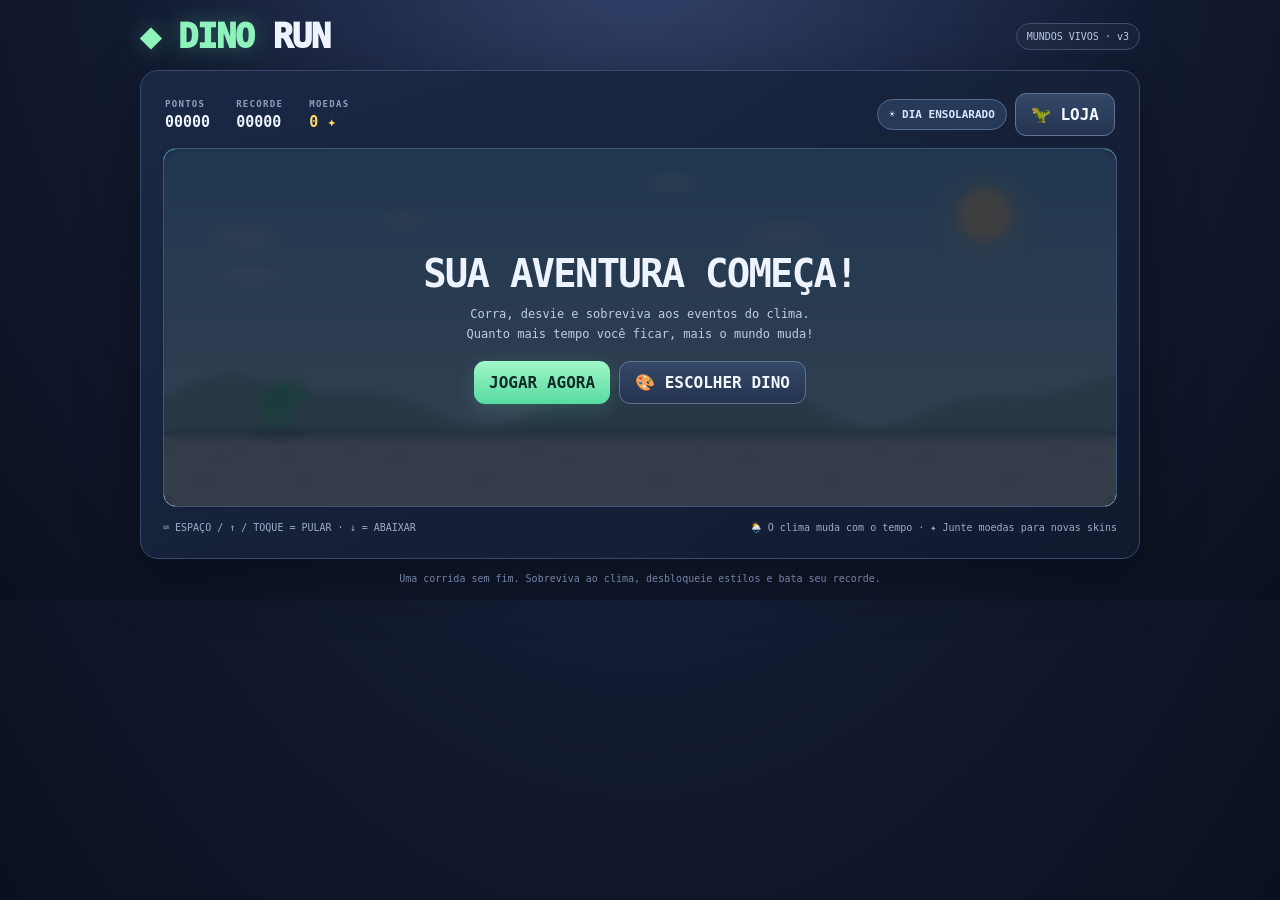
==== commit 1e2cb953: "Make every world event last about 10 seconds" ====
--- a/index.html
+++ b/index.html
@@ -58,14 +58,14 @@
 let state='ready',score=0,best=0,coins=0,bank=0,speed=6,frame=0,runFrames=0,spawnIn=65,obstacles=[],clouds=[],dust=[],stars=[],rain=[],eventIndex=0,eventTimer=0,worldTime=0,shopFrom='ready';
 let currentSkin='classic',owned=['classic'],dino={x:78,y:ground-46,w:38,h:46,vy:0,grounded:true,duck:false,run:0};
 const events=[
-{name:'☀️ DIA ENSOLARADO',kind:'day',duration:1700},
-{name:'🌧️ CHUVA FORTE',kind:'rain',duration:1400},
-{name:'🌙 NOITE ESTRELADA',kind:'night',duration:1500},
-{name:'🌠 CHUVA DE ESTRELAS',kind:'meteor',duration:1300},
-{name:'🌫️ NEBLINA MISTERIOSA',kind:'fog',duration:1250},
-{name:'🌋 VALE DOS VULCÕES',kind:'volcano',duration:1450},
-{name:'🔥 INFERNO ARDENTE',kind:'hell',duration:1400},
-{name:'🪐 VIAGEM PELO ESPAÇO',kind:'space',duration:1550}
+{name:'☀️ DIA ENSOLARADO',kind:'day',duration:600},
+{name:'🌧️ CHUVA FORTE',kind:'rain',duration:600},
+{name:'🌙 NOITE ESTRELADA',kind:'night',duration:600},
+{name:'🌠 CHUVA DE ESTRELAS',kind:'meteor',duration:600},
+{name:'🌫️ NEBLINA MISTERIOSA',kind:'fog',duration:600},
+{name:'🌋 VALE DOS VULCÕES',kind:'volcano',duration:600},
+{name:'🔥 INFERNO ARDENTE',kind:'hell',duration:600},
+{name:'🪐 VIAGEM PELO ESPAÇO',kind:'space',duration:600}
 ];
 try{best=Number(localStorage.getItem('dino2-best')||0);coins=Number(localStorage.getItem('dino2-coins')||0);currentSkin=localStorage.getItem('dino2-skin')||'classic';owned=JSON.parse(localStorage.getItem('dino2-owned')||'["classic"]');if(!owned.includes('classic'))owned.unshift('classic');if(!skins.some(s=>s.id===currentSkin)||!owned.includes(currentSkin))currentSkin='classic'}catch(_){}
 $('best').textContent=fmt(best);$('coins').textContent=coins;
@@ -128,7 +128,7 @@
  frame++;runFrames++;worldTime++;score+=.12;speed=Math.min(13,6+score/170);$('score').textContent=fmt(score);
  if(runFrames%180===0){bank+=1;$('coins').textContent=coins+Math.floor(bank)}
  if(runFrames%280===0){bank+=2;$('coins').textContent=coins+Math.floor(bank)}
- eventTimer++;if(eventTimer>events[eventIndex].duration){setEvent(eventIndex+1)}
+ eventTimer++;if(eventTimer>=events[eventIndex].duration){setEvent(eventIndex+1)}
  dino.run++;if(!dino.grounded){dino.vy+=.62;dino.y+=dino.vy;if(dino.y>=ground-dino.h){dino.y=ground-dino.h;dino.vy=0;dino.grounded=true}}
  spawnIn--;if(spawnIn<=0)spawn();
  for(const o of obstacles){o.x-=speed;if(collide(o)){end();break}}obstacles=obstacles.filter(o=>o.x+o.w>-10);
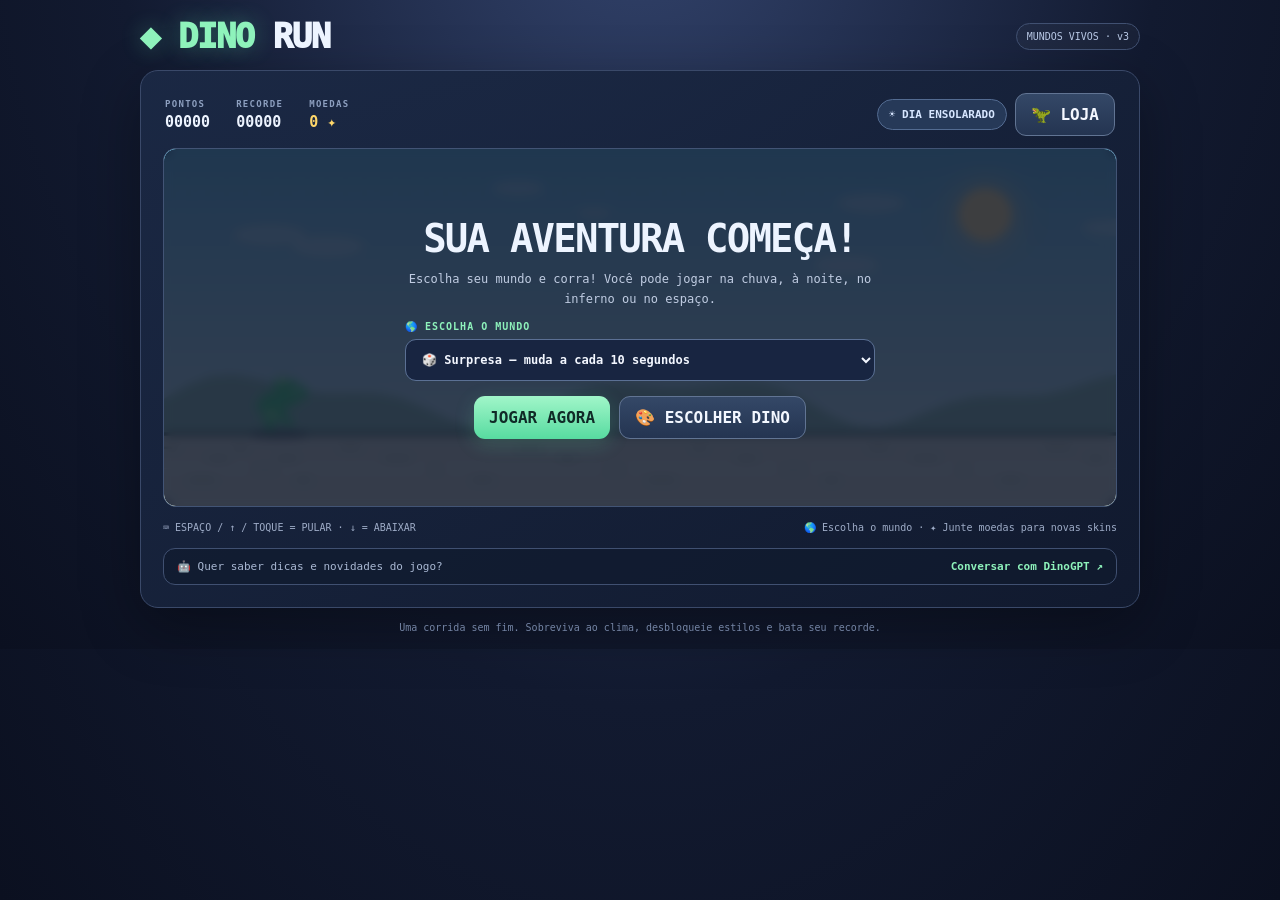
==== commit 3aed8e17: "Add world selector and DinoGPT link to Dino Run" ====
--- a/index.html
+++ b/index.html
@@ -13,7 +13,7 @@
 .card{background:linear-gradient(145deg,#1b2945ee,#111a2fee);border:1px solid #3a4969;border-radius:18px;padding:clamp(12px,2.6vw,22px);box-shadow:0 18px 60px #0005}
 .hud{display:flex;justify-content:space-between;align-items:center;gap:10px;margin:0 2px 12px;flex-wrap:wrap}.stats{display:flex;gap:clamp(12px,3vw,26px)}.stat{font-size:15px;font-weight:900}.stat span{display:block;color:#8ea0c0;font-size:9px;letter-spacing:1.3px;margin-bottom:4px}.stat b{font-variant-numeric:tabular-nums}.coins{color:var(--gold)}.event-pill{font-size:11px;font-weight:900;padding:8px 11px;border-radius:99px;background:#263958;border:1px solid #536b91;color:#d7e6ff}
 .stage{position:relative;overflow:hidden;border:1px solid #425475;border-radius:13px;background:#9ac7d5;touch-action:manipulation}canvas{display:block;width:100%;height:auto;aspect-ratio:800/300;outline:none}
-.overlay{position:absolute;inset:0;display:grid;place-items:center;text-align:center;background:#091127c9;backdrop-filter:blur(5px);padding:18px}.overlay[hidden]{display:none}.modal-content{width:min(470px,100%)}.overlay h2{font-size:clamp(24px,5vw,39px);letter-spacing:-1.8px;margin:0 0 8px}.overlay p{font-size:12px;color:#c0cce2;margin:0 0 17px;line-height:1.7}
+.overlay{position:absolute;inset:0;display:grid;place-items:center;text-align:center;background:#091127c9;backdrop-filter:blur(5px);padding:18px}.overlay[hidden]{display:none}.modal-content{width:min(470px,100%)}.overlay h2{font-size:clamp(24px,5vw,39px);letter-spacing:-1.8px;margin:0 0 8px}.overlay p{font-size:12px;color:#c0cce2;margin:0 0 12px;line-height:1.7}.world-label{display:block;text-align:left;color:#8ef2bb;font-size:10px;font-weight:900;letter-spacing:1px;margin:12px 0 7px}#worldSelect{width:100%;font:inherit;font-size:12px;font-weight:800;color:#f3f7ff;background:#182541;border:1px solid #5b7094;border-radius:11px;padding:12px;margin-bottom:15px;outline:none}#worldSelect:focus{border-color:#8ef2bb;box-shadow:0 0 0 3px #8ef2bb22}.assistant-link{display:flex;align-items:center;justify-content:space-between;gap:10px;margin-top:12px;padding:11px 13px;border:1px solid #405071;border-radius:12px;background:#101a2eaa;color:#a9b8d3;font-size:11px}.assistant-link a{color:#8ef2bb;font-weight:900;text-decoration:none}.assistant-link a:hover{text-decoration:underline}
 button{font:inherit;font-weight:900;border:1px solid #617493;border-radius:11px;padding:11px 15px;background:linear-gradient(180deg,#344867,#243451);color:#f3f7ff;cursor:pointer;touch-action:manipulation;transition:transform .12s,border-color .12s,filter .12s}button:hover{filter:brightness(1.15);border-color:#8ba8d7}button:active{transform:translateY(1px)}button.primary{background:linear-gradient(180deg,#a1f6c9,#57dba0);color:#102a27;border:0;box-shadow:0 5px 20px #5be5a52c}button.gold{background:linear-gradient(180deg,#ffeaa0,#e5b844);color:#36270a;border:0}
 .actions{display:flex;justify-content:center;gap:9px;flex-wrap:wrap}.help{display:flex;justify-content:space-between;align-items:center;gap:12px;margin-top:13px;color:#9eacc7;font-size:10px;line-height:1.6}.mobile{display:none;gap:10px;margin-top:12px}.mobile button{flex:1}.shop-trigger{display:flex;gap:8px;align-items:center}
 .shop-grid{display:grid;grid-template-columns:repeat(2,minmax(0,1fr));gap:10px;text-align:left;margin:15px 0;max-height:44vh;overflow:auto;padding:2px}.skin-card{border:1px solid #3b4c6b;background:linear-gradient(145deg,#243553,#17233c);border-radius:13px;padding:10px;min-width:0}.skin-preview{height:62px;border-radius:9px;display:grid;place-items:center;font-size:35px;margin-bottom:8px;background:radial-gradient(ellipse,#ffffff18,transparent 70%)}.skin-card h3{font-size:12px;margin:0 0 5px}.skin-card p{font-size:10px;margin:0 0 9px;color:#a9b8d3;line-height:1.4}.skin-card button{width:100%;padding:9px 5px;font-size:10px}.close-row{display:flex;justify-content:flex-end}.small-note{font-size:10px;color:#9eacc7}
@@ -35,10 +35,10 @@
 </div>
 <div class="stage">
  <canvas id="game" width="800" height="300" tabindex="0" aria-label="Dino Run. Espaço ou toque para pular."></canvas>
- <div class="overlay" id="overlay"><div class="modal-content"><h2 id="headline">SUA AVENTURA COMEÇA!</h2><p id="message">Corra, desvie e sobreviva aos eventos do clima.<br>Quanto mais tempo você ficar, mais o mundo muda!</p><div class="actions"><button class="primary" id="start">JOGAR AGORA</button><button id="menuShop">🎨 ESCOLHER DINO</button></div></div></div>
+ <div class="overlay" id="overlay"><div class="modal-content"><h2 id="headline">SUA AVENTURA COMEÇA!</h2><p id="message">Escolha seu mundo e corra! Você pode jogar na chuva, à noite, no inferno ou no espaço.</p><label class="world-label" for="worldSelect">🌎 ESCOLHA O MUNDO</label><select id="worldSelect" aria-label="Escolha o mundo"><option value="random">🎲 Surpresa — muda a cada 10 segundos</option><option value="0">☀️ Dia ensolarado</option><option value="1">🌧️ Chuva forte</option><option value="2">🌙 Noite estrelada</option><option value="3">🌠 Chuva de estrelas</option><option value="4">🌫️ Neblina misteriosa</option><option value="5">🌋 Vale dos vulcões</option><option value="6">🔥 Inferno ardente</option><option value="7">🪐 Viagem pelo espaço</option></select><div class="actions"><button class="primary" id="start">JOGAR AGORA</button><button id="menuShop">🎨 ESCOLHER DINO</button></div></div></div>
  <div class="overlay" id="shopOverlay" hidden><div class="modal-content"><div class="close-row"><button id="closeShop">✕ FECHAR</button></div><h2>🦖 DINO STYLE</h2><p>Desbloqueie visuais raros com as moedas das suas corridas. Sua skin fica salva!</p><div class="shop-grid" id="skinGrid"></div><div class="small-note">Moedas são ganhas enquanto você corre. As skins compradas ficam disponíveis depois.</div></div></div>
 </div>
-<div class="help"><span>⌨️ ESPAÇO / ↑ / TOQUE = PULAR · ↓ = ABAIXAR</span><span>🌦️ O clima muda com o tempo · ✦ Junte moedas para novas skins</span></div>
+<div class="help"><span>⌨️ ESPAÇO / ↑ / TOQUE = PULAR · ↓ = ABAIXAR</span><span>🌎 Escolha o mundo · ✦ Junte moedas para novas skins</span></div><div class="assistant-link"><span>🤖 Quer saber dicas e novidades do jogo?</span><a href="https://bony-incompatible-trial--VazioInfity.replit.app" target="_blank" rel="noopener noreferrer">Conversar com DinoGPT ↗</a></div>
 <div class="mobile"><button id="jump" class="primary">PULAR ↑</button><button id="duck">ABAIXAR ↓</button></div>
 </section>
 <footer>Uma corrida sem fim. Sobreviva ao clima, desbloqueie estilos e bata seu recorde.</footer>
@@ -56,7 +56,7 @@
 {id:'toxic',name:'Tóxico Neon',desc:'Verde radioativo e raro.',color:'#d0ff4f',accent:'#f5ffb4',price:220,emoji:'☢️'}
 ];
 let state='ready',score=0,best=0,coins=0,bank=0,speed=6,frame=0,runFrames=0,spawnIn=65,obstacles=[],clouds=[],dust=[],stars=[],rain=[],eventIndex=0,eventTimer=0,worldTime=0,shopFrom='ready';
-let currentSkin='classic',owned=['classic'],dino={x:78,y:ground-46,w:38,h:46,vy:0,grounded:true,duck:false,run:0};
+let currentSkin='classic',owned=['classic'],selectedWorld='random',dino={x:78,y:ground-46,w:38,h:46,vy:0,grounded:true,duck:false,run:0};
 const events=[
 {name:'☀️ DIA ENSOLARADO',kind:'day',duration:600},
 {name:'🌧️ CHUVA FORTE',kind:'rain',duration:600},
@@ -76,8 +76,8 @@
 for(let i=0;i<7;i++)clouds.push({x:Math.random()*W,y:25+Math.random()*115,s:.5+Math.random()*.9});
 for(let i=0;i<90;i++)stars.push({x:Math.random()*W,y:Math.random()*190,r:.5+Math.random()*1.5,tw:Math.random()*6});
 for(let i=0;i<70;i++)rain.push({x:Math.random()*W,y:Math.random()*H,len:8+Math.random()*15,v:4+Math.random()*6});
-function reset(){score=0;speed=6;frame=0;runFrames=0;spawnIn=58;obstacles=[];dust=[];bank=0;setEvent(0);worldTime=0;dino.y=ground-dino.h;dino.vy=0;dino.grounded=true;dino.duck=false;dino.run=0;$('score').textContent=fmt(0)}
-function start(){if(state==='playing')return;reset();state='playing';$('overlay').hidden=true;$('shopOverlay').hidden=true;canvas.focus()}
+function reset(){score=0;speed=6;frame=0;runFrames=0;spawnIn=58;obstacles=[];dust=[];bank=0;setEvent(selectedWorld==='random'?Math.floor(Math.random()*events.length):Number(selectedWorld));worldTime=0;dino.y=ground-dino.h;dino.vy=0;dino.grounded=true;dino.duck=false;dino.run=0;$('score').textContent=fmt(0)}
+function start(){if(state==='playing')return;selectedWorld=$('worldSelect').value;reset();state='playing';$('overlay').hidden=true;$('shopOverlay').hidden=true;canvas.focus()}
 function end(){state='over';$('overlay').hidden=false;$('headline').textContent='CORRIDA ENCERRADA';$('message').innerHTML='Você fez <b>'+fmt(score)+'</b> pontos e juntou ✦ '+Math.floor(bank)+' moedas nesta corrida!<br>Mais uma tentativa para bater o recorde?';$('start').textContent='CORRER DE NOVO';if(score>best){best=score;$('best').textContent=fmt(best)}coins+=Math.floor(bank);$('coins').textContent=coins;persist()}
 function jump(){if(state!=='playing'){if(state==='ready'||state==='over')start();return}if(dino.grounded){dino.vy=-13;dino.grounded=false;for(let i=0;i<7;i++)dust.push({x:dino.x+12,y:ground-3,vx:-Math.random()*2.5,vy:-Math.random()*2.5,life:20,color:skin().color})}}
 function setDuck(on){dino.duck=!!on&&dino.grounded}
@@ -128,7 +128,7 @@
  frame++;runFrames++;worldTime++;score+=.12;speed=Math.min(13,6+score/170);$('score').textContent=fmt(score);
  if(runFrames%180===0){bank+=1;$('coins').textContent=coins+Math.floor(bank)}
  if(runFrames%280===0){bank+=2;$('coins').textContent=coins+Math.floor(bank)}
- eventTimer++;if(eventTimer>=events[eventIndex].duration){setEvent(eventIndex+1)}
+ if(selectedWorld==='random'){eventTimer++;if(eventTimer>=events[eventIndex].duration){setEvent(eventIndex+1)}}
  dino.run++;if(!dino.grounded){dino.vy+=.62;dino.y+=dino.vy;if(dino.y>=ground-dino.h){dino.y=ground-dino.h;dino.vy=0;dino.grounded=true}}
  spawnIn--;if(spawnIn<=0)spawn();
  for(const o of obstacles){o.x-=speed;if(collide(o)){end();break}}obstacles=obstacles.filter(o=>o.x+o.w>-10);
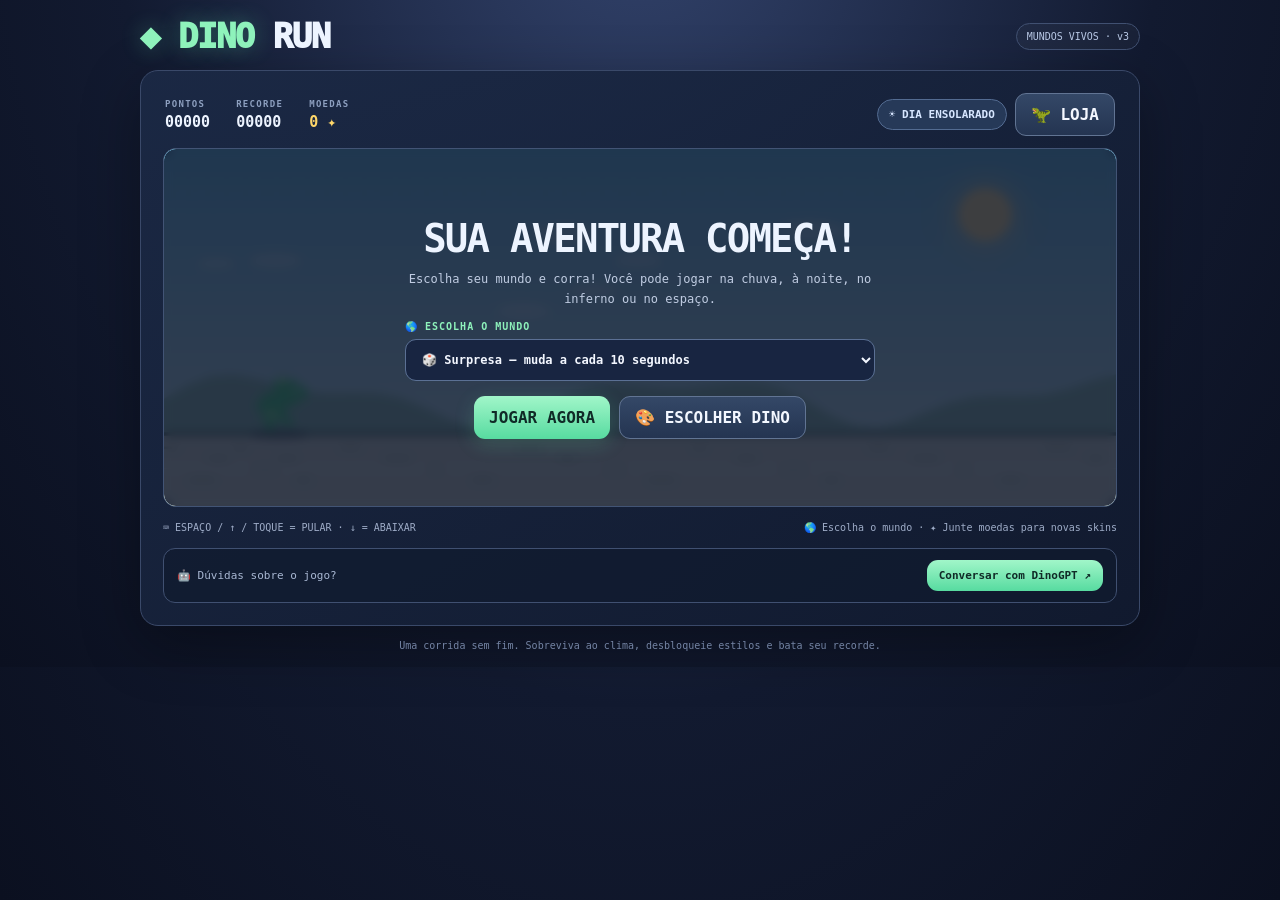
==== commit a755536f: "Embed ChatGPT-style DinoGPT mini chat inside game" ====
--- a/index.html
+++ b/index.html
@@ -13,7 +13,7 @@
 .card{background:linear-gradient(145deg,#1b2945ee,#111a2fee);border:1px solid #3a4969;border-radius:18px;padding:clamp(12px,2.6vw,22px);box-shadow:0 18px 60px #0005}
 .hud{display:flex;justify-content:space-between;align-items:center;gap:10px;margin:0 2px 12px;flex-wrap:wrap}.stats{display:flex;gap:clamp(12px,3vw,26px)}.stat{font-size:15px;font-weight:900}.stat span{display:block;color:#8ea0c0;font-size:9px;letter-spacing:1.3px;margin-bottom:4px}.stat b{font-variant-numeric:tabular-nums}.coins{color:var(--gold)}.event-pill{font-size:11px;font-weight:900;padding:8px 11px;border-radius:99px;background:#263958;border:1px solid #536b91;color:#d7e6ff}
 .stage{position:relative;overflow:hidden;border:1px solid #425475;border-radius:13px;background:#9ac7d5;touch-action:manipulation}canvas{display:block;width:100%;height:auto;aspect-ratio:800/300;outline:none}
-.overlay{position:absolute;inset:0;display:grid;place-items:center;text-align:center;background:#091127c9;backdrop-filter:blur(5px);padding:18px}.overlay[hidden]{display:none}.modal-content{width:min(470px,100%)}.overlay h2{font-size:clamp(24px,5vw,39px);letter-spacing:-1.8px;margin:0 0 8px}.overlay p{font-size:12px;color:#c0cce2;margin:0 0 12px;line-height:1.7}.world-label{display:block;text-align:left;color:#8ef2bb;font-size:10px;font-weight:900;letter-spacing:1px;margin:12px 0 7px}#worldSelect{width:100%;font:inherit;font-size:12px;font-weight:800;color:#f3f7ff;background:#182541;border:1px solid #5b7094;border-radius:11px;padding:12px;margin-bottom:15px;outline:none}#worldSelect:focus{border-color:#8ef2bb;box-shadow:0 0 0 3px #8ef2bb22}.assistant-link{display:flex;align-items:center;justify-content:space-between;gap:10px;margin-top:12px;padding:11px 13px;border:1px solid #405071;border-radius:12px;background:#101a2eaa;color:#a9b8d3;font-size:11px}.assistant-link a{color:#8ef2bb;font-weight:900;text-decoration:none}.assistant-link a:hover{text-decoration:underline}
+.overlay{position:absolute;inset:0;display:grid;place-items:center;text-align:center;background:#091127c9;backdrop-filter:blur(5px);padding:18px}.overlay[hidden]{display:none}.modal-content{width:min(470px,100%)}.overlay h2{font-size:clamp(24px,5vw,39px);letter-spacing:-1.8px;margin:0 0 8px}.overlay p{font-size:12px;color:#c0cce2;margin:0 0 12px;line-height:1.7}.world-label{display:block;text-align:left;color:#8ef2bb;font-size:10px;font-weight:900;letter-spacing:1px;margin:12px 0 7px}#worldSelect{width:100%;font:inherit;font-size:12px;font-weight:800;color:#f3f7ff;background:#182541;border:1px solid #5b7094;border-radius:11px;padding:12px;margin-bottom:15px;outline:none}#worldSelect:focus{border-color:#8ef2bb;box-shadow:0 0 0 3px #8ef2bb22}.assistant-link{display:flex;align-items:center;justify-content:space-between;gap:10px;margin-top:12px;padding:11px 13px;border:1px solid #405071;border-radius:12px;background:#101a2eaa;color:#a9b8d3;font-size:11px}.assistant-link button{color:#102a27;background:linear-gradient(180deg,#a1f6c9,#57dba0);border:0;padding:9px 12px;font-size:11px}.chat-overlay{position:fixed;inset:0;z-index:1000;background:#050916c9;backdrop-filter:blur(9px);display:grid;place-items:center;padding:14px}.chat-overlay[hidden]{display:none}.chat-window{width:min(720px,100%);height:min(760px,92dvh);min-height:420px;display:flex;flex-direction:column;overflow:hidden;border:1px solid #34415d;border-radius:20px;background:#0e1422;box-shadow:0 30px 100px #000a;color:#edf4ff;font-family:Inter,ui-sans-serif,system-ui,sans-serif}.chat-head{display:flex;align-items:center;justify-content:space-between;gap:12px;padding:14px 17px;border-bottom:1px solid #263148;background:#111a2b}.chat-brand{display:flex;align-items:center;gap:10px}.chat-logo,.chat-big-logo{display:grid;place-items:center;background:linear-gradient(135deg,#b2f8d4,#57dba0);color:#102a27;font-weight:1000;border-radius:12px;width:37px;height:37px;font-size:21px;box-shadow:0 0 24px #57dba033}.chat-brand strong{display:block;font-size:14px}.chat-brand small{display:block;color:#92a2bd;font-size:11px;margin-top:3px}.chat-head-right{display:flex;align-items:center;gap:10px}.chat-head-right span{color:#9eb0cc;font-size:10px}.chat-head button{padding:7px 10px;border-radius:9px}.chat-messages{flex:1;overflow-y:auto;padding:24px clamp(13px,4vw,38px);display:flex;flex-direction:column;gap:18px;scroll-behavior:smooth}.chat-welcome{margin:auto;max-width:440px;text-align:center;padding:12px 0}.chat-big-logo{width:52px;height:52px;border-radius:17px;margin:0 auto 15px;font-size:29px}.chat-welcome h3{font-size:24px;letter-spacing:-.7px;margin:0 0 8px}.chat-welcome p{color:#9eacc4;font-size:13px;line-height:1.6;margin:0 0 20px}.chat-suggestions{display:grid;grid-template-columns:1fr 1fr;gap:8px}.chat-suggestions button{font-size:11px;font-weight:700;text-align:left;padding:12px;border-color:#303d55;background:#151f31;color:#dce7f9;border-radius:12px}.chat-suggestions button:hover{background:#1c2b41}.chat-msg{display:flex;gap:10px;align-items:flex-start;max-width:100%;animation:chatIn .18s ease-out}.chat-msg.user{justify-content:flex-end}.chat-msg .avatar{flex:0 0 28px;width:28px;height:28px;border-radius:9px;display:grid;place-items:center;background:#1b2940;color:#a4f2c9;font-size:13px;font-weight:900}.chat-msg.user .avatar{order:2;background:#33425b;color:#fff}.chat-msg .bubble{max-width:min(520px,calc(100% - 40px));padding:12px 14px;border:1px solid #29364d;background:#151e2e;border-radius:4px 14px 14px 14px;color:#e4ebf7;font-size:13px;line-height:1.65;white-space:pre-wrap;overflow-wrap:anywhere}.chat-msg.user .bubble{background:#25334a;border-color:#344660;border-radius:14px 4px 14px 14px}.chat-composer{margin:0 16px;padding:7px 8px 7px 14px;border:1px solid #405071;background:#151d2c;border-radius:17px;display:flex;align-items:flex-end;gap:10px;box-shadow:0 8px 30px #0003}.chat-composer:focus-within{border-color:#7392bd;box-shadow:0 0 0 3px #7392bd1c}.chat-composer textarea{flex:1;min-width:0;max-height:120px;resize:vertical;border:0;outline:none;background:transparent;color:#edf4ff;font:inherit;font-size:13px;line-height:1.5;padding:8px 0}.chat-composer textarea::placeholder{color:#8291aa}.chat-composer button{flex:0 0 36px;width:36px;height:36px;padding:0;border:0;border-radius:11px;background:#a1f6c9;color:#102a27;font-size:21px}.chat-composer button:disabled{opacity:.4;cursor:not-allowed}.chat-foot{text-align:center;color:#73839e;font-size:10px;padding:9px 12px 13px}.chat-typing{color:#93a6c2;font-size:12px;padding:5px 0 5px 38px}@keyframes chatIn{from{opacity:0;transform:translateY(5px)}to{opacity:1;transform:translateY(0)}}@media(max-width:580px){.chat-overlay{padding:0}.chat-window{width:100%;height:100dvh;max-height:100dvh;min-height:0;border-radius:0;border:0}.chat-head{padding:12px}.chat-messages{padding:20px 13px}.chat-suggestions{grid-template-columns:1fr}.chat-composer{margin:0 10px}.chat-head-right span{max-width:88px;text-align:right;line-height:1.3}.assistant-link{align-items:flex-start;flex-direction:column}.assistant-link button{width:100%}}
 button{font:inherit;font-weight:900;border:1px solid #617493;border-radius:11px;padding:11px 15px;background:linear-gradient(180deg,#344867,#243451);color:#f3f7ff;cursor:pointer;touch-action:manipulation;transition:transform .12s,border-color .12s,filter .12s}button:hover{filter:brightness(1.15);border-color:#8ba8d7}button:active{transform:translateY(1px)}button.primary{background:linear-gradient(180deg,#a1f6c9,#57dba0);color:#102a27;border:0;box-shadow:0 5px 20px #5be5a52c}button.gold{background:linear-gradient(180deg,#ffeaa0,#e5b844);color:#36270a;border:0}
 .actions{display:flex;justify-content:center;gap:9px;flex-wrap:wrap}.help{display:flex;justify-content:space-between;align-items:center;gap:12px;margin-top:13px;color:#9eacc7;font-size:10px;line-height:1.6}.mobile{display:none;gap:10px;margin-top:12px}.mobile button{flex:1}.shop-trigger{display:flex;gap:8px;align-items:center}
 .shop-grid{display:grid;grid-template-columns:repeat(2,minmax(0,1fr));gap:10px;text-align:left;margin:15px 0;max-height:44vh;overflow:auto;padding:2px}.skin-card{border:1px solid #3b4c6b;background:linear-gradient(145deg,#243553,#17233c);border-radius:13px;padding:10px;min-width:0}.skin-preview{height:62px;border-radius:9px;display:grid;place-items:center;font-size:35px;margin-bottom:8px;background:radial-gradient(ellipse,#ffffff18,transparent 70%)}.skin-card h3{font-size:12px;margin:0 0 5px}.skin-card p{font-size:10px;margin:0 0 9px;color:#a9b8d3;line-height:1.4}.skin-card button{width:100%;padding:9px 5px;font-size:10px}.close-row{display:flex;justify-content:flex-end}.small-note{font-size:10px;color:#9eacc7}
@@ -38,7 +38,12 @@
  <div class="overlay" id="overlay"><div class="modal-content"><h2 id="headline">SUA AVENTURA COMEÇA!</h2><p id="message">Escolha seu mundo e corra! Você pode jogar na chuva, à noite, no inferno ou no espaço.</p><label class="world-label" for="worldSelect">🌎 ESCOLHA O MUNDO</label><select id="worldSelect" aria-label="Escolha o mundo"><option value="random">🎲 Surpresa — muda a cada 10 segundos</option><option value="0">☀️ Dia ensolarado</option><option value="1">🌧️ Chuva forte</option><option value="2">🌙 Noite estrelada</option><option value="3">🌠 Chuva de estrelas</option><option value="4">🌫️ Neblina misteriosa</option><option value="5">🌋 Vale dos vulcões</option><option value="6">🔥 Inferno ardente</option><option value="7">🪐 Viagem pelo espaço</option></select><div class="actions"><button class="primary" id="start">JOGAR AGORA</button><button id="menuShop">🎨 ESCOLHER DINO</button></div></div></div>
  <div class="overlay" id="shopOverlay" hidden><div class="modal-content"><div class="close-row"><button id="closeShop">✕ FECHAR</button></div><h2>🦖 DINO STYLE</h2><p>Desbloqueie visuais raros com as moedas das suas corridas. Sua skin fica salva!</p><div class="shop-grid" id="skinGrid"></div><div class="small-note">Moedas são ganhas enquanto você corre. As skins compradas ficam disponíveis depois.</div></div></div>
 </div>
-<div class="help"><span>⌨️ ESPAÇO / ↑ / TOQUE = PULAR · ↓ = ABAIXAR</span><span>🌎 Escolha o mundo · ✦ Junte moedas para novas skins</span></div><div class="assistant-link"><span>🤖 Quer saber dicas e novidades do jogo?</span><a href="https://bony-incompatible-trial--VazioInfity.replit.app" target="_blank" rel="noopener noreferrer">Conversar com DinoGPT ↗</a></div>
+<div class="help"><span>⌨️ ESPAÇO / ↑ / TOQUE = PULAR · ↓ = ABAIXAR</span><span>🌎 Escolha o mundo · ✦ Junte moedas para novas skins</span></div><div class="assistant-link"><span>🤖 Dúvidas sobre o jogo?</span><button type="button" id="openDinoGPT">Conversar com DinoGPT ↗</button></div>
+<div class="chat-overlay" id="chatOverlay" hidden><section class="chat-window" role="dialog" aria-modal="true" aria-label="DinoGPT">
+<header class="chat-head"><div class="chat-brand"><div class="chat-logo">✦</div><div><strong>DinoGPT</strong><small>Assistente do Dino Run</small></div></div><div class="chat-head-right"><span id="chatQuota">20 perguntas restantes</span><button type="button" id="closeDinoGPT" aria-label="Fechar chat">✕</button></div></header>
+<div class="chat-messages" id="chatMessages"><div class="chat-welcome"><div class="chat-big-logo">✦</div><h3>Olá! Sou o DinoGPT.</h3><p>Pergunte sobre mundos, skins, moedas e como jogar.</p><div class="chat-suggestions"><button type="button" data-question="Quais mundos existem no jogo?">🌎 Quais são os mundos?</button><button type="button" data-question="Como desbloqueio skins?">🦖 Como desbloqueio skins?</button><button type="button" data-question="Como ganho moedas?">✦ Como ganho moedas?</button></div></div></div>
+<form class="chat-composer" id="chatForm"><textarea id="chatInput" rows="1" maxlength="500" placeholder="Pergunte algo sobre o Dino Run..." aria-label="Sua pergunta"></textarea><button type="submit" id="sendChat" aria-label="Enviar pergunta">↑</button></form><div class="chat-foot">Especialista no Dino Run · Até 20 perguntas por dia</div>
+</section></div>
 <div class="mobile"><button id="jump" class="primary">PULAR ↑</button><button id="duck">ABAIXAR ↓</button></div>
 </section>
 <footer>Uma corrida sem fim. Sobreviva ao clima, desbloqueie estilos e bata seu recorde.</footer>
@@ -82,6 +87,21 @@
 function jump(){if(state!=='playing'){if(state==='ready'||state==='over')start();return}if(dino.grounded){dino.vy=-13;dino.grounded=false;for(let i=0;i<7;i++)dust.push({x:dino.x+12,y:ground-3,vx:-Math.random()*2.5,vy:-Math.random()*2.5,life:20,color:skin().color})}}
 function setDuck(on){dino.duck=!!on&&dino.grounded}
 $('start').addEventListener('click',start);$('jump').addEventListener('click',jump);
+const chatEndpoint='https://bony-incompatible-trial--VazioInfity.replit.app/api/chat';
+const chatDay=()=>new Date().toLocaleDateString('en-CA');
+function chatUsage(){try{const saved=JSON.parse(localStorage.getItem('dinogpt-usage')||'{}');if(saved.day!==chatDay())return {day:chatDay(),count:0};return saved}catch(_){return {day:chatDay(),count:0}}}
+function chatQuota(){const left=Math.max(0,20-chatUsage().count);$('chatQuota').textContent=left+' pergunta'+(left===1?'':'s')+' restante'+(left===1?'':'s');$('sendChat').disabled=left===0}
+function openDinoGPT(){$('chatOverlay').hidden=false;chatQuota();$('chatInput').focus()}
+function closeDinoGPT(){$('chatOverlay').hidden=true}
+$('openDinoGPT').addEventListener('click',openDinoGPT);$('closeDinoGPT').addEventListener('click',closeDinoGPT);
+$('chatOverlay').addEventListener('click',e=>{if(e.target===$('chatOverlay'))closeDinoGPT()});
+document.addEventListener('keydown',e=>{if(e.key==='Escape'&&!$('chatOverlay').hidden)closeDinoGPT()});
+document.querySelectorAll('[data-question]').forEach(b=>b.addEventListener('click',()=>{$('chatInput').value=b.dataset.question;$('chatForm').requestSubmit()}));
+function addChatMessage(who,text){const welcome=$('chatMessages').querySelector('.chat-welcome');if(welcome)welcome.remove();const row=document.createElement('div');row.className='chat-msg '+who;const avatar=document.createElement('div');avatar.className='avatar';avatar.textContent=who==='user'?'Você':'✦';const bubble=document.createElement('div');bubble.className='bubble';bubble.textContent=text;row.append(avatar,bubble);$('chatMessages').append(row);$('chatMessages').scrollTop=$('chatMessages').scrollHeight;return bubble}
+function offlineGameAnswer(q){const s=q.toLowerCase();if(/mundo|evento|clima|chuva|noite|vulc|inferno|espaço|espaco|neblina|estrela/.test(s))return 'O Dino Run tem 8 mundos: Dia ensolarado, Chuva forte, Noite estrelada, Chuva de estrelas, Neblina misteriosa, Vale dos vulcões, Inferno ardente e Viagem pelo espaço. Na tela inicial você escolhe um mundo específico ou Surpresa, que troca o cenário a cada 10 segundos.';if(/skin|visual|dino|apar[eê]ncia/.test(s))return 'Abra a LOJA para ver as skins. Algumas são gratuitas e outras custam moedas. Durante a corrida você ganha moedas; compre uma skin quando tiver saldo suficiente e equipe a que preferir.';if(/moeda|dinheiro|ganh|compr/.test(s))return 'Você ganha moedas enquanto corre. Desvie dos obstáculos, sobreviva o máximo que conseguir e use as moedas na loja para desbloquear visuais.';if(/pular|salto|abaixar|controle|jogar|começar|comecar|obstáculo|obstaculo/.test(s))return 'Use Espaço, ↑ ou o botão PULAR para saltar. Use ↓ ou ABAIXAR para se abaixar. Evite os obstáculos e tente bater seu recorde.';if(/recorde|ponto|pontua/.test(s))return 'A pontuação aumenta enquanto você sobrevive. Quanto mais tempo durar a corrida, maior será sua pontuação. Seu recorde fica salvo neste navegador.';if(/ol[aá]|oi|quem é você|quem e voce/.test(s))return 'Olá! Sou o DinoGPT, o assistente do Dino Run. Posso ajudar com mundos, controles, moedas, skins e dicas para sobreviver. O modo de IA online ainda pode estar indisponível; por enquanto respondo com o guia do jogo.';return 'Posso ajudar com os mundos, controles, skins, moedas, pontuação e dicas do Dino Run. Ainda não tenho informação confirmada para responder isso. Pergunte sobre um desses assuntos para eu orientar você.'}
+$('chatForm').addEventListener('submit',async e=>{e.preventDefault();const input=$('chatInput'),q=input.value.trim();if(!q)return;const usage=chatUsage();if(usage.count>=20){chatQuota();addChatMessage('assistant','Você já usou as 20 perguntas de hoje. Volte amanhã para continuar!');return}usage.count++;usage.day=chatDay();try{localStorage.setItem('dinogpt-usage',JSON.stringify(usage))}catch(_){}input.value='';addChatMessage('user',q);chatQuota();const typing=document.createElement('div');typing.className='chat-typing';typing.textContent='DinoGPT está pensando…';$('chatMessages').append(typing);$('chatMessages').scrollTop=$('chatMessages').scrollHeight;$('sendChat').disabled=true;let answer='';try{const ctrl=new AbortController();const timeout=setTimeout(()=>ctrl.abort(),6500);const response=await fetch(chatEndpoint,{method:'POST',headers:{'Content-Type':'application/json'},body:JSON.stringify({message:q,sessionId:getChatSession()}),signal:ctrl.signal});clearTimeout(timeout);const data=await response.json();if(response.ok&&data.reply)answer=data.reply;else if(data.error==='daily_limit')answer='Você atingiu o limite de 20 perguntas de hoje. Volte amanhã!';else throw new Error('API indisponível')}catch(_){answer='(Guia rápido do jogo) '+offlineGameAnswer(q)+'\n\nA IA online ainda não respondeu; esta é uma resposta local baseada nas regras conhecidas do jogo.'}typing.remove();addChatMessage('assistant',answer);chatQuota()});
+function getChatSession(){try{let id=localStorage.getItem('dinogpt-session');if(!id){id='dino-'+Math.random().toString(36).slice(2)+Date.now().toString(36);localStorage.setItem('dinogpt-session',id)}return id}catch(_){return 'guest-session'}}
+
 $('duck').addEventListener('pointerdown',e=>{e.preventDefault();setDuck(true)});
 ['pointerup','pointercancel','pointerleave'].forEach(ev=>$('duck').addEventListener(ev,()=>setDuck(false)));
 canvas.addEventListener('pointerdown',e=>{if(e.target===canvas)jump()});
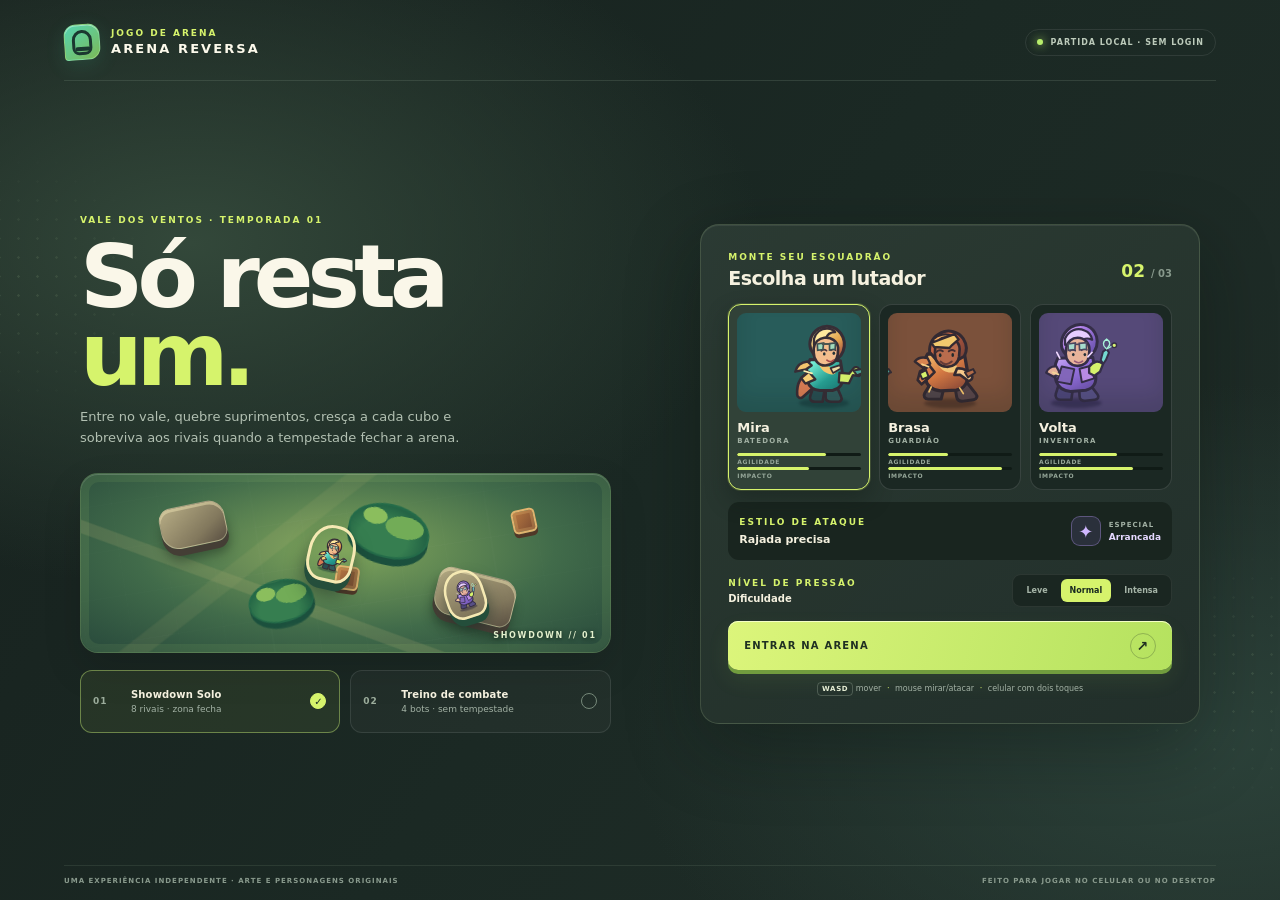
==== commit 289978e9: "Rebuild as original Showdown arena game" ====
--- a/index.html
+++ b/index.html
@@ -1,204 +1,160 @@
 <!doctype html>
 <html lang="pt-BR">
 <head>
-<meta charset="utf-8">
-<meta name="viewport" content="width=device-width,initial-scale=1,maximum-scale=1,user-scalable=no">
-<meta name="theme-color" content="#10172b">
-<title>Dino Run — Aventura Infinita</title>
-<style>
-:root{color-scheme:dark;--ink:#edf4ff;--muted:#a7b4ca;--line:#34415d;--panel:#17223b;--gold:#ffd76a;--mint:#72f1b8}
-*{box-sizing:border-box}html,body{margin:0;min-height:100%;font-family:ui-monospace,SFMono-Regular,Menlo,Consolas,monospace;background:radial-gradient(ellipse at 50% -20%,#34456f 0,#121a30 58%,#0b1020 100%);color:var(--ink)}
-body{display:grid;place-items:center;padding:16px}main{width:min(1000px,100%)}
-.top{display:flex;justify-content:space-between;align-items:center;gap:12px;margin-bottom:14px}h1{font-size:clamp(22px,4vw,34px);letter-spacing:-1.5px;margin:0;font-weight:1000}.logo{color:#8ef2bb;text-shadow:0 0 22px #65e6ad55}.tag{font-size:10px;color:#b8c8e5;border:1px solid #405071;border-radius:99px;padding:7px 10px;white-space:nowrap;background:#ffffff08}
-.card{background:linear-gradient(145deg,#1b2945ee,#111a2fee);border:1px solid #3a4969;border-radius:18px;padding:clamp(12px,2.6vw,22px);box-shadow:0 18px 60px #0005}
-.hud{display:flex;justify-content:space-between;align-items:center;gap:10px;margin:0 2px 12px;flex-wrap:wrap}.stats{display:flex;gap:clamp(12px,3vw,26px)}.stat{font-size:15px;font-weight:900}.stat span{display:block;color:#8ea0c0;font-size:9px;letter-spacing:1.3px;margin-bottom:4px}.stat b{font-variant-numeric:tabular-nums}.coins{color:var(--gold)}.event-pill{font-size:11px;font-weight:900;padding:8px 11px;border-radius:99px;background:#263958;border:1px solid #536b91;color:#d7e6ff}
-.stage{position:relative;overflow:hidden;border:1px solid #425475;border-radius:13px;background:#9ac7d5;touch-action:manipulation}canvas{display:block;width:100%;height:auto;aspect-ratio:800/300;outline:none}
-.overlay{position:absolute;inset:0;display:grid;place-items:center;text-align:center;background:#091127c9;backdrop-filter:blur(5px);padding:18px}.overlay[hidden]{display:none}.modal-content{width:min(470px,100%)}.overlay h2{font-size:clamp(24px,5vw,39px);letter-spacing:-1.8px;margin:0 0 8px}.overlay p{font-size:12px;color:#c0cce2;margin:0 0 12px;line-height:1.7}.world-label{display:block;text-align:left;color:#8ef2bb;font-size:10px;font-weight:900;letter-spacing:1px;margin:12px 0 7px}#worldSelect{width:100%;font:inherit;font-size:12px;font-weight:800;color:#f3f7ff;background:#182541;border:1px solid #5b7094;border-radius:11px;padding:12px;margin-bottom:15px;outline:none}#worldSelect:focus{border-color:#8ef2bb;box-shadow:0 0 0 3px #8ef2bb22}.assistant-link{display:flex;align-items:center;justify-content:space-between;gap:10px;margin-top:12px;padding:11px 13px;border:1px solid #405071;border-radius:12px;background:#101a2eaa;color:#a9b8d3;font-size:11px}.assistant-link button{color:#102a27;background:linear-gradient(180deg,#a1f6c9,#57dba0);border:0;padding:9px 12px;font-size:11px}.chat-overlay{position:fixed;inset:0;z-index:1000;background:#050916c9;backdrop-filter:blur(9px);display:grid;place-items:center;padding:14px}.chat-overlay[hidden]{display:none}.chat-window{width:min(720px,100%);height:min(760px,92dvh);min-height:420px;display:flex;flex-direction:column;overflow:hidden;border:1px solid #34415d;border-radius:20px;background:#0e1422;box-shadow:0 30px 100px #000a;color:#edf4ff;font-family:Inter,ui-sans-serif,system-ui,sans-serif}.chat-head{display:flex;align-items:center;justify-content:space-between;gap:12px;padding:14px 17px;border-bottom:1px solid #263148;background:#111a2b}.chat-brand{display:flex;align-items:center;gap:10px}.chat-logo,.chat-big-logo{display:grid;place-items:center;background:linear-gradient(135deg,#b2f8d4,#57dba0);color:#102a27;font-weight:1000;border-radius:12px;width:37px;height:37px;font-size:21px;box-shadow:0 0 24px #57dba033}.chat-brand strong{display:block;font-size:14px}.chat-brand small{display:block;color:#92a2bd;font-size:11px;margin-top:3px}.chat-head-right{display:flex;align-items:center;gap:10px}.chat-head-right span{color:#9eb0cc;font-size:10px}.chat-head button{padding:7px 10px;border-radius:9px}.chat-messages{flex:1;overflow-y:auto;padding:24px clamp(13px,4vw,38px);display:flex;flex-direction:column;gap:18px;scroll-behavior:smooth}.chat-welcome{margin:auto;max-width:440px;text-align:center;padding:12px 0}.chat-big-logo{width:52px;height:52px;border-radius:17px;margin:0 auto 15px;font-size:29px}.chat-welcome h3{font-size:24px;letter-spacing:-.7px;margin:0 0 8px}.chat-welcome p{color:#9eacc4;font-size:13px;line-height:1.6;margin:0 0 20px}.chat-suggestions{display:grid;grid-template-columns:1fr 1fr;gap:8px}.chat-suggestions button{font-size:11px;font-weight:700;text-align:left;padding:12px;border-color:#303d55;background:#151f31;color:#dce7f9;border-radius:12px}.chat-suggestions button:hover{background:#1c2b41}.chat-msg{display:flex;gap:10px;align-items:flex-start;max-width:100%;animation:chatIn .18s ease-out}.chat-msg.user{justify-content:flex-end}.chat-msg .avatar{flex:0 0 28px;width:28px;height:28px;border-radius:9px;display:grid;place-items:center;background:#1b2940;color:#a4f2c9;font-size:13px;font-weight:900}.chat-msg.user .avatar{order:2;background:#33425b;color:#fff}.chat-msg .bubble{max-width:min(520px,calc(100% - 40px));padding:12px 14px;border:1px solid #29364d;background:#151e2e;border-radius:4px 14px 14px 14px;color:#e4ebf7;font-size:13px;line-height:1.65;white-space:pre-wrap;overflow-wrap:anywhere}.chat-msg.user .bubble{background:#25334a;border-color:#344660;border-radius:14px 4px 14px 14px}.chat-composer{margin:0 16px;padding:7px 8px 7px 14px;border:1px solid #405071;background:#151d2c;border-radius:17px;display:flex;align-items:flex-end;gap:10px;box-shadow:0 8px 30px #0003}.chat-composer:focus-within{border-color:#7392bd;box-shadow:0 0 0 3px #7392bd1c}.chat-composer textarea{flex:1;min-width:0;max-height:120px;resize:vertical;border:0;outline:none;background:transparent;color:#edf4ff;font:inherit;font-size:13px;line-height:1.5;padding:8px 0}.chat-composer textarea::placeholder{color:#8291aa}.chat-composer button{flex:0 0 36px;width:36px;height:36px;padding:0;border:0;border-radius:11px;background:#a1f6c9;color:#102a27;font-size:21px}.chat-composer button:disabled{opacity:.4;cursor:not-allowed}.chat-foot{text-align:center;color:#73839e;font-size:10px;padding:9px 12px 13px}.chat-typing{color:#93a6c2;font-size:12px;padding:5px 0 5px 38px}@keyframes chatIn{from{opacity:0;transform:translateY(5px)}to{opacity:1;transform:translateY(0)}}@media(max-width:580px){.chat-overlay{padding:0}.chat-window{width:100%;height:100dvh;max-height:100dvh;min-height:0;border-radius:0;border:0}.chat-head{padding:12px}.chat-messages{padding:20px 13px}.chat-suggestions{grid-template-columns:1fr}.chat-composer{margin:0 10px}.chat-head-right span{max-width:88px;text-align:right;line-height:1.3}.assistant-link{align-items:flex-start;flex-direction:column}.assistant-link button{width:100%}}
-button{font:inherit;font-weight:900;border:1px solid #617493;border-radius:11px;padding:11px 15px;background:linear-gradient(180deg,#344867,#243451);color:#f3f7ff;cursor:pointer;touch-action:manipulation;transition:transform .12s,border-color .12s,filter .12s}button:hover{filter:brightness(1.15);border-color:#8ba8d7}button:active{transform:translateY(1px)}button.primary{background:linear-gradient(180deg,#a1f6c9,#57dba0);color:#102a27;border:0;box-shadow:0 5px 20px #5be5a52c}button.gold{background:linear-gradient(180deg,#ffeaa0,#e5b844);color:#36270a;border:0}
-.actions{display:flex;justify-content:center;gap:9px;flex-wrap:wrap}.help{display:flex;justify-content:space-between;align-items:center;gap:12px;margin-top:13px;color:#9eacc7;font-size:10px;line-height:1.6}.mobile{display:none;gap:10px;margin-top:12px}.mobile button{flex:1}.shop-trigger{display:flex;gap:8px;align-items:center}
-.shop-grid{display:grid;grid-template-columns:repeat(2,minmax(0,1fr));gap:10px;text-align:left;margin:15px 0;max-height:44vh;overflow:auto;padding:2px}.skin-card{border:1px solid #3b4c6b;background:linear-gradient(145deg,#243553,#17233c);border-radius:13px;padding:10px;min-width:0}.skin-preview{height:62px;border-radius:9px;display:grid;place-items:center;font-size:35px;margin-bottom:8px;background:radial-gradient(ellipse,#ffffff18,transparent 70%)}.skin-card h3{font-size:12px;margin:0 0 5px}.skin-card p{font-size:10px;margin:0 0 9px;color:#a9b8d3;line-height:1.4}.skin-card button{width:100%;padding:9px 5px;font-size:10px}.close-row{display:flex;justify-content:flex-end}.small-note{font-size:10px;color:#9eacc7}
-footer{text-align:center;color:#7484a4;font-size:10px;margin-top:14px}
-@media(max-width:580px){body{padding:9px}.top{align-items:flex-start}.tag{font-size:9px}.card{padding:10px}.hud{align-items:flex-start}.event-pill{font-size:9px;padding:7px 8px}.stat{font-size:13px}.help{display:block}.help>span{display:block;margin-bottom:5px}.mobile{display:flex}.shop-grid{gap:7px}.skin-card{padding:8px}}
-</style>
+  <meta charset="utf-8">
+  <meta name="viewport" content="width=device-width, initial-scale=1, viewport-fit=cover">
+  <meta name="theme-color" content="#17211e">
+  <meta name="description" content="Arena Reversa: combate de sobrevivência top-down contra bots, com controles para celular e computador.">
+  <title>Arena Reversa — Showdown</title>
+  <link rel="icon" href="data:,">
+  <link rel="stylesheet" href="css/style.css">
 </head>
 <body>
-<main>
-<header class="top"><h1><span class="logo">◆ DINO</span> RUN</h1><span class="tag">MUNDOS VIVOS · v3</span></header>
-<section class="card" aria-label="Dino Run">
-<div class="hud">
- <div class="stats">
-  <div class="stat"><span>PONTOS</span><b id="score">00000</b></div>
-  <div class="stat"><span>RECORDE</span><b id="best">00000</b></div>
-  <div class="stat coins"><span>MOEDAS</span><b id="coins">0</b> ✦</div>
- </div>
- <div class="shop-trigger"><span class="event-pill" id="eventLabel">☀️ DIA ENSOLARADO</span><button id="openShop">🦖 LOJA</button></div>
-</div>
-<div class="stage">
- <canvas id="game" width="800" height="300" tabindex="0" aria-label="Dino Run. Espaço ou toque para pular."></canvas>
- <div class="overlay" id="overlay"><div class="modal-content"><h2 id="headline">SUA AVENTURA COMEÇA!</h2><p id="message">Escolha seu mundo e corra! Você pode jogar na chuva, à noite, no inferno ou no espaço.</p><label class="world-label" for="worldSelect">🌎 ESCOLHA O MUNDO</label><select id="worldSelect" aria-label="Escolha o mundo"><option value="random">🎲 Surpresa — muda a cada 10 segundos</option><option value="0">☀️ Dia ensolarado</option><option value="1">🌧️ Chuva forte</option><option value="2">🌙 Noite estrelada</option><option value="3">🌠 Chuva de estrelas</option><option value="4">🌫️ Neblina misteriosa</option><option value="5">🌋 Vale dos vulcões</option><option value="6">🔥 Inferno ardente</option><option value="7">🪐 Viagem pelo espaço</option></select><div class="actions"><button class="primary" id="start">JOGAR AGORA</button><button id="menuShop">🎨 ESCOLHER DINO</button></div></div></div>
- <div class="overlay" id="shopOverlay" hidden><div class="modal-content"><div class="close-row"><button id="closeShop">✕ FECHAR</button></div><h2>🦖 DINO STYLE</h2><p>Desbloqueie visuais raros com as moedas das suas corridas. Sua skin fica salva!</p><div class="shop-grid" id="skinGrid"></div><div class="small-note">Moedas são ganhas enquanto você corre. As skins compradas ficam disponíveis depois.</div></div></div>
-</div>
-<div class="help"><span>⌨️ ESPAÇO / ↑ / TOQUE = PULAR · ↓ = ABAIXAR</span><span>🌎 Escolha o mundo · ✦ Junte moedas para novas skins</span></div><div class="assistant-link"><span>🤖 Dúvidas sobre o jogo?</span><button type="button" id="openDinoGPT">Conversar com DinoGPT ↗</button></div>
-<div class="chat-overlay" id="chatOverlay" hidden><section class="chat-window" role="dialog" aria-modal="true" aria-label="DinoGPT">
-<header class="chat-head"><div class="chat-brand"><div class="chat-logo">✦</div><div><strong>DinoGPT</strong><small>Assistente do Dino Run</small></div></div><div class="chat-head-right"><span id="chatQuota">20 perguntas restantes</span><button type="button" id="closeDinoGPT" aria-label="Fechar chat">✕</button></div></header>
-<div class="chat-messages" id="chatMessages"><div class="chat-welcome"><div class="chat-big-logo">✦</div><h3>Olá! Sou o DinoGPT.</h3><p>Pergunte sobre mundos, skins, moedas e como jogar.</p><div class="chat-suggestions"><button type="button" data-question="Quais mundos existem no jogo?">🌎 Quais são os mundos?</button><button type="button" data-question="Como desbloqueio skins?">🦖 Como desbloqueio skins?</button><button type="button" data-question="Como ganho moedas?">✦ Como ganho moedas?</button></div></div></div>
-<form class="chat-composer" id="chatForm"><textarea id="chatInput" rows="1" maxlength="500" placeholder="Pergunte algo sobre o Dino Run..." aria-label="Sua pergunta"></textarea><button type="submit" id="sendChat" aria-label="Enviar pergunta">↑</button></form><div class="chat-foot">Especialista no Dino Run · Até 20 perguntas por dia</div>
-</section></div>
-<div class="mobile"><button id="jump" class="primary">PULAR ↑</button><button id="duck">ABAIXAR ↓</button></div>
-</section>
-<footer>Uma corrida sem fim. Sobreviva ao clima, desbloqueie estilos e bata seu recorde.</footer>
-</main>
-<script>
-(()=>{'use strict';
-const canvas=document.getElementById('game'),ctx=canvas.getContext('2d'),$=id=>document.getElementById(id);
-const W=800,H=300,ground=238;
-const skins=[
-{id:'classic',name:'Clássico',desc:'O velocista original.',color:'#5bdb8b',accent:'#b8ffb0',price:0,emoji:'🦖'},
-{id:'ice',name:'Gelo Ártico',desc:'Brilho azul de outro mundo.',color:'#75e7ff',accent:'#e1fcff',price:35,emoji:'❄️'},
-{id:'gold',name:'Dino Dourado',desc:'Um visual digno de lenda.',color:'#ffc947',accent:'#fff1a6',price:70,emoji:'👑'},
-{id:'shadow',name:'Sombra Roxa',desc:'Mistério com energia cósmica.',color:'#ba85ff',accent:'#f0d5ff',price:110,emoji:'🌌'},
-{id:'lava',name:'Dragão de Lava',desc:'Calor, faíscas e atitude.',color:'#ff755e',accent:'#ffe28b',price:160,emoji:'🔥'},
-{id:'toxic',name:'Tóxico Neon',desc:'Verde radioativo e raro.',color:'#d0ff4f',accent:'#f5ffb4',price:220,emoji:'☢️'}
-];
-let state='ready',score=0,best=0,coins=0,bank=0,speed=6,frame=0,runFrames=0,spawnIn=65,obstacles=[],clouds=[],dust=[],stars=[],rain=[],eventIndex=0,eventTimer=0,worldTime=0,shopFrom='ready';
-let currentSkin='classic',owned=['classic'],selectedWorld='random',dino={x:78,y:ground-46,w:38,h:46,vy:0,grounded:true,duck:false,run:0};
-const events=[
-{name:'☀️ DIA ENSOLARADO',kind:'day',duration:600},
-{name:'🌧️ CHUVA FORTE',kind:'rain',duration:600},
-{name:'🌙 NOITE ESTRELADA',kind:'night',duration:600},
-{name:'🌠 CHUVA DE ESTRELAS',kind:'meteor',duration:600},
-{name:'🌫️ NEBLINA MISTERIOSA',kind:'fog',duration:600},
-{name:'🌋 VALE DOS VULCÕES',kind:'volcano',duration:600},
-{name:'🔥 INFERNO ARDENTE',kind:'hell',duration:600},
-{name:'🪐 VIAGEM PELO ESPAÇO',kind:'space',duration:600}
-];
-try{best=Number(localStorage.getItem('dino2-best')||0);coins=Number(localStorage.getItem('dino2-coins')||0);currentSkin=localStorage.getItem('dino2-skin')||'classic';owned=JSON.parse(localStorage.getItem('dino2-owned')||'["classic"]');if(!owned.includes('classic'))owned.unshift('classic');if(!skins.some(s=>s.id===currentSkin)||!owned.includes(currentSkin))currentSkin='classic'}catch(_){}
-$('best').textContent=fmt(best);$('coins').textContent=coins;
-function fmt(n){return String(Math.floor(n)).padStart(5,'0')}
-function persist(){try{localStorage.setItem('dino2-best',best);localStorage.setItem('dino2-coins',coins);localStorage.setItem('dino2-skin',currentSkin);localStorage.setItem('dino2-owned',JSON.stringify(owned))}catch(_){}}
-function setEvent(i){eventIndex=i%events.length;eventTimer=0;$('eventLabel').textContent=events[eventIndex].name}
-setEvent(0);
-for(let i=0;i<7;i++)clouds.push({x:Math.random()*W,y:25+Math.random()*115,s:.5+Math.random()*.9});
-for(let i=0;i<90;i++)stars.push({x:Math.random()*W,y:Math.random()*190,r:.5+Math.random()*1.5,tw:Math.random()*6});
-for(let i=0;i<70;i++)rain.push({x:Math.random()*W,y:Math.random()*H,len:8+Math.random()*15,v:4+Math.random()*6});
-function reset(){score=0;speed=6;frame=0;runFrames=0;spawnIn=58;obstacles=[];dust=[];bank=0;setEvent(selectedWorld==='random'?Math.floor(Math.random()*events.length):Number(selectedWorld));worldTime=0;dino.y=ground-dino.h;dino.vy=0;dino.grounded=true;dino.duck=false;dino.run=0;$('score').textContent=fmt(0)}
-function start(){if(state==='playing')return;selectedWorld=$('worldSelect').value;reset();state='playing';$('overlay').hidden=true;$('shopOverlay').hidden=true;canvas.focus()}
-function end(){state='over';$('overlay').hidden=false;$('headline').textContent='CORRIDA ENCERRADA';$('message').innerHTML='Você fez <b>'+fmt(score)+'</b> pontos e juntou ✦ '+Math.floor(bank)+' moedas nesta corrida!<br>Mais uma tentativa para bater o recorde?';$('start').textContent='CORRER DE NOVO';if(score>best){best=score;$('best').textContent=fmt(best)}coins+=Math.floor(bank);$('coins').textContent=coins;persist()}
-function jump(){if(state!=='playing'){if(state==='ready'||state==='over')start();return}if(dino.grounded){dino.vy=-13;dino.grounded=false;for(let i=0;i<7;i++)dust.push({x:dino.x+12,y:ground-3,vx:-Math.random()*2.5,vy:-Math.random()*2.5,life:20,color:skin().color})}}
-function setDuck(on){dino.duck=!!on&&dino.grounded}
-$('start').addEventListener('click',start);$('jump').addEventListener('click',jump);
-const chatEndpoint='https://bony-incompatible-trial--VazioInfity.replit.app/api/chat';
-const chatDay=()=>new Date().toLocaleDateString('en-CA');
-function chatUsage(){try{const saved=JSON.parse(localStorage.getItem('dinogpt-usage')||'{}');if(saved.day!==chatDay())return {day:chatDay(),count:0};return saved}catch(_){return {day:chatDay(),count:0}}}
-function chatQuota(){const left=Math.max(0,20-chatUsage().count);$('chatQuota').textContent=left+' pergunta'+(left===1?'':'s')+' restante'+(left===1?'':'s');$('sendChat').disabled=left===0}
-function openDinoGPT(){$('chatOverlay').hidden=false;chatQuota();$('chatInput').focus()}
-function closeDinoGPT(){$('chatOverlay').hidden=true}
-$('openDinoGPT').addEventListener('click',openDinoGPT);$('closeDinoGPT').addEventListener('click',closeDinoGPT);
-$('chatOverlay').addEventListener('click',e=>{if(e.target===$('chatOverlay'))closeDinoGPT()});
-document.addEventListener('keydown',e=>{if(e.key==='Escape'&&!$('chatOverlay').hidden)closeDinoGPT()});
-document.querySelectorAll('[data-question]').forEach(b=>b.addEventListener('click',()=>{$('chatInput').value=b.dataset.question;$('chatForm').requestSubmit()}));
-function addChatMessage(who,text){const welcome=$('chatMessages').querySelector('.chat-welcome');if(welcome)welcome.remove();const row=document.createElement('div');row.className='chat-msg '+who;const avatar=document.createElement('div');avatar.className='avatar';avatar.textContent=who==='user'?'Você':'✦';const bubble=document.createElement('div');bubble.className='bubble';bubble.textContent=text;row.append(avatar,bubble);$('chatMessages').append(row);$('chatMessages').scrollTop=$('chatMessages').scrollHeight;return bubble}
-function offlineGameAnswer(q){const s=q.toLowerCase();if(/mundo|evento|clima|chuva|noite|vulc|inferno|espaço|espaco|neblina|estrela/.test(s))return 'O Dino Run tem 8 mundos: Dia ensolarado, Chuva forte, Noite estrelada, Chuva de estrelas, Neblina misteriosa, Vale dos vulcões, Inferno ardente e Viagem pelo espaço. Na tela inicial você escolhe um mundo específico ou Surpresa, que troca o cenário a cada 10 segundos.';if(/skin|visual|dino|apar[eê]ncia/.test(s))return 'Abra a LOJA para ver as skins. Algumas são gratuitas e outras custam moedas. Durante a corrida você ganha moedas; compre uma skin quando tiver saldo suficiente e equipe a que preferir.';if(/moeda|dinheiro|ganh|compr/.test(s))return 'Você ganha moedas enquanto corre. Desvie dos obstáculos, sobreviva o máximo que conseguir e use as moedas na loja para desbloquear visuais.';if(/pular|salto|abaixar|controle|jogar|começar|comecar|obstáculo|obstaculo/.test(s))return 'Use Espaço, ↑ ou o botão PULAR para saltar. Use ↓ ou ABAIXAR para se abaixar. Evite os obstáculos e tente bater seu recorde.';if(/recorde|ponto|pontua/.test(s))return 'A pontuação aumenta enquanto você sobrevive. Quanto mais tempo durar a corrida, maior será sua pontuação. Seu recorde fica salvo neste navegador.';if(/ol[aá]|oi|quem é você|quem e voce/.test(s))return 'Olá! Sou o DinoGPT, o assistente do Dino Run. Posso ajudar com mundos, controles, moedas, skins e dicas para sobreviver. O modo de IA online ainda pode estar indisponível; por enquanto respondo com o guia do jogo.';return 'Posso ajudar com os mundos, controles, skins, moedas, pontuação e dicas do Dino Run. Ainda não tenho informação confirmada para responder isso. Pergunte sobre um desses assuntos para eu orientar você.'}
-$('chatForm').addEventListener('submit',async e=>{e.preventDefault();const input=$('chatInput'),q=input.value.trim();if(!q)return;const usage=chatUsage();if(usage.count>=20){chatQuota();addChatMessage('assistant','Você já usou as 20 perguntas de hoje. Volte amanhã para continuar!');return}usage.count++;usage.day=chatDay();try{localStorage.setItem('dinogpt-usage',JSON.stringify(usage))}catch(_){}input.value='';addChatMessage('user',q);chatQuota();const typing=document.createElement('div');typing.className='chat-typing';typing.textContent='DinoGPT está pensando…';$('chatMessages').append(typing);$('chatMessages').scrollTop=$('chatMessages').scrollHeight;$('sendChat').disabled=true;let answer='';try{const ctrl=new AbortController();const timeout=setTimeout(()=>ctrl.abort(),6500);const response=await fetch(chatEndpoint,{method:'POST',headers:{'Content-Type':'application/json'},body:JSON.stringify({message:q,sessionId:getChatSession()}),signal:ctrl.signal});clearTimeout(timeout);const data=await response.json();if(response.ok&&data.reply)answer=data.reply;else if(data.error==='daily_limit')answer='Você atingiu o limite de 20 perguntas de hoje. Volte amanhã!';else throw new Error('API indisponível')}catch(_){answer='(Guia rápido do jogo) '+offlineGameAnswer(q)+'\n\nA IA online ainda não respondeu; esta é uma resposta local baseada nas regras conhecidas do jogo.'}typing.remove();addChatMessage('assistant',answer);chatQuota()});
-function getChatSession(){try{let id=localStorage.getItem('dinogpt-session');if(!id){id='dino-'+Math.random().toString(36).slice(2)+Date.now().toString(36);localStorage.setItem('dinogpt-session',id)}return id}catch(_){return 'guest-session'}}
+  <main id="app">
+    <section id="menu-screen" class="screen menu-screen" aria-labelledby="game-title">
+      <header class="brandbar">
+        <div class="brand-lockup">
+          <span class="brand-mark" aria-hidden="true"><i></i></span>
+          <div><span class="eyebrow">JOGO DE ARENA</span><strong>ARENA REVERSA</strong></div>
+        </div>
+        <div class="offline-chip"><span class="online-dot"></span> PARTIDA LOCAL · SEM LOGIN</div>
+      </header>
 
-$('duck').addEventListener('pointerdown',e=>{e.preventDefault();setDuck(true)});
-['pointerup','pointercancel','pointerleave'].forEach(ev=>$('duck').addEventListener(ev,()=>setDuck(false)));
-canvas.addEventListener('pointerdown',e=>{if(e.target===canvas)jump()});
-window.addEventListener('keydown',e=>{if(['Space','ArrowUp','KeyW'].includes(e.code)){e.preventDefault();if(!e.repeat)jump()}if(['ArrowDown','KeyS'].includes(e.code)){e.preventDefault();setDuck(true)}if(e.code==='Enter'&&state!=='playing')start();if(e.code==='Escape')closeShop()});
-window.addEventListener('keyup',e=>{if(['ArrowDown','KeyS'].includes(e.code))setDuck(false)});
-function skin(){return skins.find(s=>s.id===currentSkin)||skins[0]}
-function openShop(){shopFrom=state;$('shopOverlay').hidden=false;renderShop()}
-function closeShop(){$('shopOverlay').hidden=true;if(state==='playing')canvas.focus()}
-$('openShop').addEventListener('click',openShop);$('menuShop').addEventListener('click',openShop);$('closeShop').addEventListener('click',closeShop);
-function renderShop(){
- const grid=$('skinGrid');grid.innerHTML='';
- skins.forEach(s=>{
-  const ownedSkin=owned.includes(s.id),active=currentSkin===s.id;
-  const card=document.createElement('div');card.className='skin-card';
-  const preview=document.createElement('div');preview.className='skin-preview';preview.style.color=s.color;preview.style.textShadow='0 0 20px '+s.color;preview.textContent='🦖';
-  const title=document.createElement('h3');title.textContent=s.name+(active?' ✓':'');
-  const desc=document.createElement('p');desc.textContent=s.desc;
-  const btn=document.createElement('button');btn.textContent=active?'EQUIPADA':ownedSkin?'EQUIPAR':'✦ '+s.price;
-  if(active)btn.disabled=true;if(!ownedSkin&&coins<s.price)btn.style.opacity='.55';
-  btn.addEventListener('click',()=>{if(owned.includes(s.id)){currentSkin=s.id;persist();renderShop();return}if(coins<s.price){desc.textContent='Faltam '+(s.price-coins)+' moedas! Jogue mais uma corrida.';return}coins-=s.price;owned.push(s.id);currentSkin=s.id;$('coins').textContent=coins;persist();renderShop()});
-  card.append(preview,title,desc,btn);grid.appendChild(card);
- });
-}
-function rect(x,y,w,h,color){ctx.fillStyle=color;ctx.fillRect(Math.round(x),Math.round(y),Math.max(1,Math.round(w)),Math.max(1,Math.round(h)))}
-function spawn(){const bird=score>180&&Math.random()<.27;const z=bird?{w:38,h:24}:{w:17+Math.random()*17,h:27+Math.random()*25};obstacles.push({x:W+12,y:bird?ground-72-Math.random()*38:ground-z.h,w:z.w,h:z.h,bird,variant:Math.random()});spawnIn=Math.max(39,Math.random()*35+61-speed*1.8)}
-function collide(o){const dx=dino.x+(dino.duck?4:5),dy=(dino.duck?ground-dino.h:dino.y)+6,dw=dino.w-(dino.duck?8:10),dh=dino.h-11;return dx<o.x+o.w-5&&dx+dw>o.x+4&&dy<o.y+o.h-3&&dy+dh>o.y+3}
-function drawDino(){
- const s=skin(),x=dino.x,y=dino.y,w=dino.duck?48:38,h=dino.duck?28:46,top=dino.duck?ground-h:y;dino.w=w;dino.h=h;
- ctx.save();ctx.globalAlpha=dino.grounded?.22:Math.max(.06,.2-(ground-(dino.y+dino.h))*.0015);ctx.fillStyle='#0a1020';ctx.beginPath();ctx.ellipse(x+19,ground+2,dino.grounded?25:Math.max(10,25-(ground-(dino.y+dino.h))*.25),5,0,0,Math.PI*2);ctx.fill();ctx.restore();
- ctx.save();ctx.shadowColor=s.color;ctx.shadowBlur=s.id==='classic'?5:18;
- rect(x+5,top+14,19,22,s.color);rect(x+15,top+3,18,20,s.color);rect(x+26,top+8,15,10,s.color);rect(x+19,top,5,5,s.accent);rect(x+31,top+10,3,3,'#fff');rect(x+32,top+11,1,1,'#18243a');rect(x,top+21,10,5,s.color);rect(x+8,top+29,9,4,s.accent);
- ctx.restore();
- if(!dino.grounded){rect(x+8,top+34,6,11,s.color);rect(x+24,top+34,6,9,s.color)}
- else if(Math.floor(dino.run/6)%2===0){rect(x+8,top+34,6,11,s.color);rect(x+24,top+34,6,7,s.color)}
- else{rect(x+8,top+34,6,7,s.color);rect(x+24,top+34,6,11,s.color)}
- if(s.id==='gold'){rect(x+18,top-4,12,4,'#ffeaa1');rect(x+20,top-7,3,3,'#ffeaa1');rect(x+26,top-7,3,3,'#ffeaa1')}
-}
-function drawObstacle(o){
- if(o.bird){const flap=Math.sin(frame*.3)*6;rect(o.x+5,o.y+8,26,9,'#35445c');rect(o.x+26,o.y+3,10,8,'#35445c');rect(o.x+33,o.y+5,4,3,'#35445c');rect(o.x+10,o.y+7+flap,15,4,'#35445c');rect(o.x+15,o.y+17,4,5,'#35445c');return}
- const c=eventIndex===1?'#537e56':'#65bb72';rect(o.x+o.w*.35,o.y+4,o.w*.38,o.h-4,c);rect(o.x,o.y+o.h*.38,o.w*.43,7,c);rect(o.x,o.y+o.h*.25,6,o.h*.25,c);rect(o.x+o.w*.58,o.y+o.h*.55,o.w*.42,7,c);rect(o.x+o.w*.77,o.y+o.h*.4,6,o.h*.2,c);
-}
-function update(){
- if(state!=='playing'||!$('shopOverlay').hidden)return;
- frame++;runFrames++;worldTime++;score+=.12;speed=Math.min(13,6+score/170);$('score').textContent=fmt(score);
- if(runFrames%180===0){bank+=1;$('coins').textContent=coins+Math.floor(bank)}
- if(runFrames%280===0){bank+=2;$('coins').textContent=coins+Math.floor(bank)}
- if(selectedWorld==='random'){eventTimer++;if(eventTimer>=events[eventIndex].duration){setEvent(eventIndex+1)}}
- dino.run++;if(!dino.grounded){dino.vy+=.62;dino.y+=dino.vy;if(dino.y>=ground-dino.h){dino.y=ground-dino.h;dino.vy=0;dino.grounded=true}}
- spawnIn--;if(spawnIn<=0)spawn();
- for(const o of obstacles){o.x-=speed;if(collide(o)){end();break}}obstacles=obstacles.filter(o=>o.x+o.w>-10);
- for(const c of clouds){c.x-=c.s;if(c.x<-100){c.x=W+20;c.y=20+Math.random()*120}}
- const ev=events[eventIndex];if(ev.kind==='rain'||ev.kind==='fog'){rain.forEach(p=>{p.y+=p.v;p.x-=ev.kind==='rain'?2:0.5;if(p.y>H){p.y=-p.len;p.x=Math.random()*W}if(p.x<0)p.x=W})}
- dust.forEach(p=>{p.x+=p.vx;p.y+=p.vy;p.life--;p.vy+=.08});dust=dust.filter(p=>p.life>0);
-}
-function drawSky(){
- const kind=events[eventIndex].kind;
- let top='#73c5e8',bottom='#e1f4ef';
- if(kind==='night'){top='#111c43';bottom='#394b73'}if(kind==='meteor'){top='#17143d';bottom='#5b477e'}if(kind==='rain'){top='#394d6a';bottom='#8babb7'}if(kind==='fog'){top='#7d94a8';bottom='#c1d1d6'}if(kind==='volcano'){top='#241b35';bottom='#ed7047'}if(kind==='hell'){top='#180c1b';bottom='#8d242a'}if(kind==='space'){top='#030817';bottom='#172b5c'}
- const g=ctx.createLinearGradient(0,0,0,H);g.addColorStop(0,top);g.addColorStop(1,bottom);ctx.fillStyle=g;ctx.fillRect(0,0,W,H);
- if(['night','meteor','space'].includes(kind)){
-  stars.forEach(s=>{const tw=.5+.5*Math.sin(frame*.04+s.tw);ctx.globalAlpha=.45+tw*.55;rect(s.x,s.y,s.r+0.5,s.r+0.5,kind==='meteor'?'#ffe4ff':'#fff8cb')});ctx.globalAlpha=1;
-  if(kind==='space'){
-   const planets=[{x:660,y:65,r:31,c:'#b06cff',ring:true},{x:130,y:83,r:15,c:'#52d9e8',ring:false},{x:420,y:34,r:8,c:'#f2b87a',ring:false}];
-   planets.forEach(p=>{ctx.save();ctx.shadowColor=p.c;ctx.shadowBlur=22;ctx.fillStyle=p.c;ctx.beginPath();ctx.arc(p.x,p.y,p.r,0,Math.PI*2);ctx.fill();ctx.shadowBlur=0;if(p.ring){ctx.strokeStyle='#f2c4ff';ctx.lineWidth=4;ctx.beginPath();ctx.ellipse(p.x,p.y,p.r+14,8,-.25,0,Math.PI*2);ctx.stroke()}ctx.restore()});
-   for(let i=0;i<4;i++){let sx=(W-((frame*2+i*231)%(W+90))),sy=28+(i*53)%120;ctx.strokeStyle='#a9dcff';ctx.lineWidth=2;ctx.beginPath();ctx.moveTo(sx,sy);ctx.lineTo(sx+25,sy-8);ctx.stroke()}
-  }else{
-   ctx.fillStyle=kind==='meteor'?'#e4d9ff':'#fff2c2';ctx.beginPath();ctx.arc(690,55,kind==='meteor'?17:22,0,Math.PI*2);ctx.fill();
-   if(kind==='meteor'){for(let i=0;i<3;i++){const mx=(W-((frame*3+i*275)%(W+120))),my=35+(i*41)%100;ctx.strokeStyle='#ffe7ff';ctx.lineWidth=2;ctx.beginPath();ctx.moveTo(mx,my);ctx.lineTo(mx+24,my-10);ctx.stroke()}}
-  }
- }else if(kind==='day'){ctx.save();ctx.shadowColor='#ffe7a1';ctx.shadowBlur=28;ctx.fillStyle='#ffe7a1';ctx.beginPath();ctx.arc(690,55,22,0,Math.PI*2);ctx.fill();ctx.restore()}
- if(kind==='volcano'||kind==='hell'){
-  ctx.fillStyle=kind==='hell'?'#421522':'#503447';ctx.beginPath();ctx.moveTo(0,ground);ctx.lineTo(90,ground-83);ctx.lineTo(150,ground-34);ctx.lineTo(255,ground-123);ctx.lineTo(330,ground-35);ctx.lineTo(470,ground-102);ctx.lineTo(555,ground-28);ctx.lineTo(675,ground-95);ctx.lineTo(800,ground-20);ctx.lineTo(800,ground);ctx.fill();
-  ctx.fillStyle=kind==='hell'?'#210f20':'#29273d';ctx.beginPath();ctx.moveTo(0,ground);ctx.lineTo(145,ground-48);ctx.lineTo(260,ground-25);ctx.lineTo(385,ground-88);ctx.lineTo(485,ground-27);ctx.lineTo(640,ground-61);ctx.lineTo(800,ground-33);ctx.lineTo(800,ground);ctx.fill();
-  for(let i=0;i<4;i++){const lx=(i*211+frame*.4)%(W);ctx.save();ctx.globalAlpha=.65+.25*Math.sin(frame*.08+i);ctx.shadowColor='#ff4a24';ctx.shadowBlur=16;ctx.fillStyle=kind==='hell'?'#ff4538':'#ff9d45';ctx.beginPath();ctx.ellipse(lx,ground-7,8,3+Math.sin(frame*.1+i)*2,0,0,Math.PI*2);ctx.fill();ctx.restore()}
- }else{
-  ctx.fillStyle=kind==='space'?'#121d45':kind==='night'?'#26385b':kind==='rain'?'#728f9d':'#9bc8b8';ctx.beginPath();ctx.moveTo(0,ground);for(let x=0;x<=W;x+=20)ctx.lineTo(x,ground-28-Math.sin(x*.018+frame*.002)*17-Math.sin(x*.04)*8);ctx.lineTo(W,ground);ctx.fill();
- }
- clouds.forEach(c=>{ctx.globalAlpha=kind==='night'||kind==='space'?.16:.28;ctx.fillStyle=kind==='rain'?'#273b52':'#fff';ctx.beginPath();ctx.ellipse(c.x,c.y,24*c.s,7*c.s,0,0,Math.PI*2);ctx.fill()});ctx.globalAlpha=1;
- if(kind==='fog'){const fg=ctx.createLinearGradient(0,130,0,ground);fg.addColorStop(0,'#d9e8ed00');fg.addColorStop(1,'#e1edf0b8');ctx.fillStyle=fg;ctx.fillRect(0,100,W,ground-100)}
-}
-function render(){
- drawSky();const kind=events[eventIndex].kind;
- ctx.fillStyle=kind==='night'||kind==='meteor'||kind==='space'?'#1c2942':kind==='rain'?'#5c7886':kind==='volcano'?'#32283a':kind==='hell'?'#271522':'#d7dfd1';ctx.fillRect(0,ground,W,H-ground);
- if(kind==='volcano'||kind==='hell'){for(let i=0;i<18;i++){const lx=(i*61-frame*speed*.55)%(W+50);ctx.save();ctx.shadowColor='#ff4d26';ctx.shadowBlur=9;ctx.strokeStyle=kind==='hell'?'#ff563b':'#ffb04c';ctx.lineWidth=2;ctx.beginPath();ctx.moveTo(lx,ground+7);ctx.lineTo(lx+5,ground+13);ctx.lineTo(lx-2,ground+20);ctx.stroke();ctx.restore()}}
- ctx.fillStyle=kind==='night'||kind==='meteor'||kind==='space'?'#94a5c4':kind==='volcano'||kind==='hell'?'#ff8754':'#526e63';ctx.fillRect(0,ground,W,3);
- for(let i=0;i<26;i++){let x=(i*37-frame*speed)%(W+30);if(x<0)x+=W+30;rect(x,ground+12+(i%4)*9,12+(i%3)*5,2,kind==='night'?'#41516a':'#a5b7a4')}
- obstacles.forEach(drawObstacle);dust.forEach(p=>rect(p.x,p.y,3,3,p.color||'#fff'));
- drawDino();
- if(kind==='rain'){ctx.strokeStyle='#c6eaff88';ctx.lineWidth=1.4;rain.forEach(p=>{ctx.beginPath();ctx.moveTo(p.x,p.y);ctx.lineTo(p.x-5,p.y+p.len);ctx.stroke()})}
- if(kind==='volcano'||kind==='hell'){for(let i=0;i<25;i++){const ex=(i*47-frame*(1+(i%3)*.35))%W,ey=ground-((frame*1.7+i*29)%115);ctx.save();ctx.globalAlpha=.35+.45*Math.sin(frame*.06+i);ctx.fillStyle=i%3?'#ff9b45':'#ffeb9a';ctx.shadowColor='#ff5a22';ctx.shadowBlur=8;ctx.fillRect(ex,ey,2+(i%2),2+(i%2));ctx.restore()}}
- if(kind==='fog'){ctx.fillStyle='#e4f0f488';ctx.fillRect(0,ground-60,W,55)}
- if(kind==='meteor'&&frame%3===0){ctx.fillStyle='#ffeaff';ctx.beginPath();ctx.arc((frame*5)%W,45+Math.sin(frame*.03)*20,2,0,Math.PI*2);ctx.fill()}
- if(state==='ready'||state==='over'){ctx.fillStyle='#ffffff80';ctx.fillRect(0,ground+30,W,1)}
-}
-function loop(){update();render();requestAnimationFrame(loop)}
-loop();
-})(); 
-</script>
+      <div class="menu-layout">
+        <section class="welcome-panel">
+          <div class="welcome-copy">
+            <p class="eyebrow">VALE DOS VENTOS · TEMPORADA 01</p>
+            <h1 id="game-title">Só resta<br><em>um.</em></h1>
+            <p class="welcome-body">Entre no vale, quebre suprimentos, cresça a cada cubo e sobreviva aos rivais quando a tempestade fechar a arena.</p>
+          </div>
+          <div class="mini-arena" aria-hidden="true">
+            <div class="mini-map-lines"></div>
+            <div class="mini-stone stone-a"></div><div class="mini-stone stone-b"></div>
+            <div class="mini-bush bush-a"></div><div class="mini-bush bush-b"></div>
+            <div class="mini-crate crate-a"></div><div class="mini-crate crate-b"></div>
+            <div class="mini-hero hero-a"></div><div class="mini-hero hero-b"></div>
+            <span class="map-label">SHOWDOWN // 01</span>
+          </div>
+          <div class="mode-row">
+            <button class="mode-card selected" data-mode="showdown" type="button">
+              <span class="mode-number">01</span>
+              <span><b>Showdown Solo</b><small>8 rivais · zona fecha</small></span>
+              <span class="mode-check" aria-hidden="true">✓</span>
+            </button>
+            <button class="mode-card" data-mode="training" type="button">
+              <span class="mode-number">02</span>
+              <span><b>Treino de combate</b><small>4 bots · sem tempestade</small></span>
+              <span class="mode-check" aria-hidden="true">✓</span>
+            </button>
+          </div>
+        </section>
+
+        <section class="setup-panel" aria-label="Preparar partida">
+          <div class="panel-heading">
+            <div><p class="eyebrow">MONTE SEU ESQUADRÃO</p><h2>Escolha um lutador</h2></div>
+            <span class="heading-index">02 <i>/ 03</i></span>
+          </div>
+          <div class="fighter-grid" id="fighter-grid">
+            <button class="fighter-card selected" data-hero="mira" type="button" aria-pressed="true">
+              <span class="fighter-portrait portrait-mira" aria-hidden="true"></span>
+              <span class="fighter-name">Mira</span><span class="fighter-role">BATEDORA</span>
+              <span class="fighter-stats"><i style="--stat:72%"></i><small>AGILIDADE</small><i style="--stat:58%"></i><small>IMPACTO</small></span>
+            </button>
+            <button class="fighter-card" data-hero="brasa" type="button" aria-pressed="false">
+              <span class="fighter-portrait portrait-brasa" aria-hidden="true"></span>
+              <span class="fighter-name">Brasa</span><span class="fighter-role">GUARDIÃO</span>
+              <span class="fighter-stats"><i style="--stat:48%"></i><small>AGILIDADE</small><i style="--stat:92%"></i><small>IMPACTO</small></span>
+            </button>
+            <button class="fighter-card" data-hero="volta" type="button" aria-pressed="false">
+              <span class="fighter-portrait portrait-volta" aria-hidden="true"></span>
+              <span class="fighter-name">Volta</span><span class="fighter-role">INVENTORA</span>
+              <span class="fighter-stats"><i style="--stat:63%"></i><small>AGILIDADE</small><i style="--stat:76%"></i><small>IMPACTO</small></span>
+            </button>
+          </div>
+          <div class="fighter-brief" id="fighter-brief">
+            <div><span class="eyebrow">ESTILO DE ATAQUE</span><strong id="fighter-style">Rajada precisa</strong></div>
+            <div class="special-tag"><span class="special-glyph" aria-hidden="true">✦</span><span><small>ESPECIAL</small><b id="special-name">Arrancada</b></span></div>
+          </div>
+          <div class="difficulty-select">
+            <div><p class="eyebrow">NÍVEL DE PRESSÃO</p><strong>Dificuldade</strong></div>
+            <div class="difficulty-options" role="group" aria-label="Dificuldade">
+              <button data-difficulty="easy" type="button">Leve</button>
+              <button data-difficulty="normal" class="selected" type="button">Normal</button>
+              <button data-difficulty="hard" type="button">Intensa</button>
+            </div>
+          </div>
+          <button class="start-button" id="start-button" type="button">
+            <span>ENTRAR NA ARENA</span><i aria-hidden="true">↗</i>
+          </button>
+          <p class="controls-note"><span class="keyboard-glyph">WASD</span> mover <span class="note-divider">·</span> mouse mirar/atacar <span class="note-divider">·</span> celular com dois toques</p>
+        </section>
+      </div>
+      <footer class="menu-footer"><span>UMA EXPERIÊNCIA INDEPENDENTE · ARTE E PERSONAGENS ORIGINAIS</span><span>FEITO PARA JOGAR NO CELULAR OU NO DESKTOP</span></footer>
+    </section>
+
+    <section id="arena-screen" class="screen arena-screen is-hidden" aria-label="Partida">
+      <div class="arena-frame">
+        <canvas id="game-canvas" aria-label="Arena top-down. Mova o lutador, mire e ataque os bots."></canvas>
+        <div class="arena-shade" aria-hidden="true"></div>
+        <header class="match-hud">
+          <button id="leave-button" class="hud-button" type="button" aria-label="Sair da partida">‹ <span>SAIR</span></button>
+          <div class="match-brand"><span class="brand-mark tiny" aria-hidden="true"><i></i></span><span>VALE DOS VENTOS <small id="mode-label">SHOWDOWN SOLO</small></span></div>
+          <div class="match-stat"><span class="stat-label">RIVAIS</span><b id="remaining-count">08</b><span class="stat-separator"></span><span class="stat-label">TEMPO</span><b id="match-timer">00:00</b></div>
+          <button id="pause-button" class="hud-button pause-button" type="button" aria-label="Pausar partida"><span></span><span></span></button>
+        </header>
+
+        <div class="left-hud">
+          <div class="health-card">
+            <div class="health-top"><span class="health-name" id="player-name">MIRA</span><span class="health-value" id="health-value">112 / 112</span></div>
+            <div class="health-track"><i id="health-fill"></i></div>
+            <div class="cube-line"><span class="cube-glyph" aria-hidden="true">◆</span><b id="cube-count">0</b><span>CUBOS DE PODER</span></div>
+          </div>
+          <div class="kill-card"><span>ELIMINAÇÕES</span><b id="kill-count">00</b></div>
+        </div>
+
+        <div id="toast-message" class="toast-message" role="status" aria-live="polite"></div>
+        <div id="storm-warning" class="storm-warning is-hidden"><span class="warning-mark">!</span><span><b>TEMPESTADE SE APROXIMANDO</b><small>A zona segura vai diminuir</small></span></div>
+
+        <div id="pause-overlay" class="overlay is-hidden" role="dialog" aria-modal="true" aria-labelledby="pause-title">
+          <div class="overlay-card">
+            <p class="eyebrow">DESCANSO RÁPIDO</p><h2 id="pause-title">Partida pausada</h2>
+            <p>Respire. Os rivais esperam.</p>
+            <button class="start-button" id="resume-button" type="button"><span>VOLTAR À PARTIDA</span><i aria-hidden="true">↗</i></button>
+            <button class="text-button" id="pause-restart" type="button">RECOMEÇAR PARTIDA</button>
+          </div>
+        </div>
+
+        <div id="result-overlay" class="overlay is-hidden" role="dialog" aria-modal="true" aria-labelledby="result-title">
+          <div class="overlay-card result-card">
+            <div class="result-orbit" id="result-orbit"><span class="result-star">✦</span></div>
+            <p class="eyebrow" id="result-kicker">O VALE TEM UM VENCEDOR</p>
+            <h2 id="result-title">VOCÊ SOBREVIVEU</h2>
+            <p id="result-copy">Último lutador de pé.</p>
+            <div class="result-stats"><div><small>ELIMINAÇÕES</small><b id="result-kills">0</b></div><div><small>TEMPO NA ARENA</small><b id="result-time">00:00</b></div><div><small>CUBOS COLETADOS</small><b id="result-cubes">0</b></div></div>
+            <button class="start-button" id="again-button" type="button"><span>JOGAR DE NOVO</span><i aria-hidden="true">↗</i></button>
+            <button class="text-button" id="menu-button" type="button">VOLTAR À SELEÇÃO</button>
+          </div>
+        </div>
+
+        <div class="touch-controls" aria-label="Controles de toque">
+          <div class="control-pad move-pad" id="move-pad" aria-label="Joystick para mover">
+            <span class="pad-label">MOVER</span><i class="pad-ring"></i><i class="pad-knob" id="move-knob"></i>
+          </div>
+          <div class="right-pad-group">
+            <div class="control-pad aim-pad" id="aim-pad" aria-label="Joystick para mirar e atirar">
+              <span class="pad-label">MIRAR</span><i class="pad-ring"></i><i class="pad-knob" id="aim-knob"></i>
+            </div>
+            <button id="special-button" class="special-button" type="button" aria-label="Usar habilidade especial" disabled>
+              <span class="special-orbit" aria-hidden="true">✦</span><b>SUPER</b><i class="special-charge" id="special-charge"></i>
+            </button>
+          </div>
+        </div>
+        <div class="cooldown-indicator" id="cooldown-indicator"><i id="cooldown-fill"></i></div>
+      </div>
+      <div class="mobile-help"><span class="keyboard-glyph">WASD</span> mover <span>·</span> mouse mirar e atirar <span>·</span> espaço usar super</div>
+    </section>
+  </main>
+  <script src="js/engine.js"></script>
+  <script src="js/game.js"></script>
 </body>
-</html>+</html>
--- a/css/style.css
+++ b/css/style.css
@@ -0,0 +1,751 @@
+:root {
+  color-scheme: dark;
+  --ink: #17211e;
+  --ink-soft: #202d28;
+  --panel: #293831;
+  --paper: #f5f1df;
+  --muted: #a2b1a4;
+  --lime: #d6f36c;
+  --aqua: #45e2cf;
+  --orange: #ff9760;
+  --line: #42564a;
+  font-family: "Trebuchet MS", "Avenir Next", system-ui, sans-serif;
+  font-synthesis: none;
+}
+
+* { box-sizing: border-box; }
+html, body { width: 100%; min-height: 100%; margin: 0; }
+body {
+  min-height: 100vh;
+  background: var(--ink);
+  color: var(--paper);
+  overscroll-behavior: none;
+}
+button { color: inherit; font: inherit; }
+button:focus-visible { outline: 3px solid var(--aqua); outline-offset: 3px; }
+#app { min-height: 100vh; overflow: hidden; }
+.screen { min-height: 100vh; }
+.is-hidden { display: none !important; }
+.eyebrow {
+  margin: 0;
+  color: var(--lime);
+  font-size: 9px;
+  font-weight: 900;
+  letter-spacing: 2px;
+  line-height: 1.3;
+}
+
+/* Home / character selection */
+.menu-screen {
+  position: relative;
+  display: flex;
+  flex-direction: column;
+  min-height: 100svh;
+  overflow-y: auto;
+  overscroll-behavior-y: contain;
+  padding: 22px clamp(18px, 5vw, 74px) 15px;
+  background:
+    radial-gradient(ellipse at 15% 27%, #33483a 0, transparent 37%),
+    radial-gradient(ellipse at 95% 82%, #2c423a 0, transparent 34%),
+    linear-gradient(125deg, #17211e 0%, #1b2924 52%, #202d28 100%);
+}
+.menu-screen::before, .menu-screen::after {
+  position: absolute;
+  z-index: 0;
+  width: 260px;
+  height: 260px;
+  content: "";
+  pointer-events: none;
+  opacity: .11;
+  background-image: radial-gradient(#c9e7ad 1px, transparent 1.5px);
+  background-size: 19px 19px;
+  mask-image: radial-gradient(circle, #000, transparent 72%);
+}
+.menu-screen::before { top: 17%; left: -105px; }
+.menu-screen::after { right: -90px; bottom: 10%; }
+.brandbar, .menu-layout, .menu-footer { position: relative; z-index: 1; }
+.brandbar {
+  display: flex;
+  align-items: center;
+  justify-content: space-between;
+  width: min(1180px, 100%);
+  margin: 0 auto;
+  padding: 2px 0 20px;
+  border-bottom: 1px solid #75897842;
+}
+.brand-lockup { display: flex; align-items: center; gap: 11px; }
+.brand-lockup > div { display: flex; flex-direction: column; gap: 2px; }
+.brand-lockup strong {
+  color: #fcf9eb;
+  font-size: 13px;
+  font-weight: 1000;
+  letter-spacing: 2.1px;
+}
+.brand-mark {
+  position: relative;
+  display: grid;
+  width: 36px;
+  height: 36px;
+  flex: 0 0 auto;
+  place-items: center;
+  overflow: hidden;
+  border: 1px solid #b7ed986b;
+  border-radius: 12px 12px 12px 4px;
+  background: linear-gradient(145deg, #56d4b2, #7bb957);
+  box-shadow: 0 5px 20px #49d0a124, inset 0 1px #ffffff70;
+  transform: rotate(-4deg);
+}
+.brand-mark::before {
+  position: absolute;
+  width: 14px;
+  height: 19px;
+  border: 3px solid #1b3830;
+  border-radius: 10px 10px 7px 7px;
+  content: "";
+}
+.brand-mark i {
+  position: absolute;
+  bottom: 8px;
+  left: 10px;
+  width: 15px;
+  height: 4px;
+  border-radius: 4px;
+  background: #1b3830;
+}
+.offline-chip {
+  display: flex;
+  align-items: center;
+  gap: 8px;
+  padding: 8px 11px;
+  border: 1px solid #ffffff16;
+  border-radius: 99px;
+  color: #bdcbbb;
+  font-size: 8px;
+  font-weight: 900;
+  letter-spacing: 1px;
+}
+.online-dot { width: 6px; height: 6px; border-radius: 50%; background: #b8ee6c; box-shadow: 0 0 10px #b8ee6c; }
+.menu-layout {
+  display: grid;
+  grid-template-columns: minmax(0, 1.03fr) minmax(430px, .97fr);
+  gap: clamp(34px, 7vw, 100px);
+  align-items: center;
+  width: min(1120px, 100%);
+  margin: auto;
+  padding: 30px 0 28px;
+}
+.welcome-panel { align-self: stretch; display: flex; flex-direction: column; justify-content: center; }
+.welcome-copy h1 {
+  margin: 11px 0 11px;
+  color: #faf7e9;
+  font-size: clamp(54px, 7vw, 88px);
+  font-weight: 1000;
+  letter-spacing: -6px;
+  line-height: .89;
+}
+.welcome-copy h1 em { color: var(--lime); font-style: normal; }
+.welcome-body {
+  max-width: 415px;
+  margin: 0;
+  color: #b2c0b2;
+  font-size: 13px;
+  line-height: 1.65;
+}
+.mini-arena {
+  position: relative;
+  height: clamp(154px, 20vh, 196px);
+  margin: 24px 0 17px;
+  overflow: hidden;
+  border: 1px solid #b8d67a38;
+  border-radius: 18px;
+  background:
+    radial-gradient(ellipse at 50% 42%, #81a65c, #416b4a 56%, #27483b 100%);
+  box-shadow: inset 0 1px #ffffff2b, 0 16px 38px #00000022;
+}
+.mini-arena::after {
+  position: absolute;
+  inset: 0;
+  border: 8px solid #d5f47c12;
+  border-radius: inherit;
+  content: "";
+  pointer-events: none;
+}
+.mini-map-lines {
+  position: absolute;
+  inset: -20%;
+  opacity: .36;
+  background:
+    linear-gradient(29deg, transparent 40%, #eed28c5c 40.2%, #eed28c5c 42%, transparent 42.2%),
+    linear-gradient(151deg, transparent 39%, #eed28c39 39.3%, #eed28c39 42%, transparent 42.3%),
+    repeating-linear-gradient(90deg, #ffffff08 0 1px, transparent 1px 42px),
+    repeating-linear-gradient(0deg, #ffffff08 0 1px, transparent 1px 42px);
+  transform: rotate(-9deg) scale(1.1);
+}
+.mini-stone, .mini-bush, .mini-crate, .mini-hero { position: absolute; z-index: 1; }
+.mini-stone {
+  width: 66px;
+  height: 42px;
+  border: 1px solid #d2d0ab78;
+  border-radius: 13px 16px 12px 18px;
+  background: linear-gradient(145deg, #b4aa83 3%, #82785d 67%, #594f42);
+  box-shadow: 0 7px 0 #443e35, 0 12px 11px #15251a70, inset 0 3px #e7dbad88;
+  transform: rotate(-12deg);
+}
+.stone-a { top: 17%; left: 15%; }
+.stone-b { right: 18%; bottom: 17%; width: 80px; height: 48px; transform: rotate(14deg); }
+.mini-bush {
+  width: 82px;
+  height: 54px;
+  border: 2px solid #246b49;
+  border-radius: 47% 52% 45% 50%;
+  background: radial-gradient(ellipse at 29% 25%, #8bbe5d 0 15%, transparent 16%), radial-gradient(ellipse at 69% 38%, #72ac57 0 25%, transparent 26%), radial-gradient(ellipse at 44% 68%, #367e50 0 40%, #246545 69%);
+  filter: drop-shadow(0 7px 0 #1b503d);
+}
+.bush-a { right: 34%; top: 17%; transform: rotate(12deg); }
+.bush-b { bottom: 13%; left: 30%; transform: rotate(-15deg) scale(.8); }
+.mini-crate {
+  width: 24px;
+  height: 24px;
+  border: 2px solid #e1b36e;
+  border-radius: 5px;
+  background: linear-gradient(135deg, #b77942, #7c4b31);
+  box-shadow: 0 4px 0 #503727, inset 0 0 0 3px #e5b66c44;
+  transform: rotate(8deg);
+}
+.crate-a { top: 52%; left: 48%; }
+.crate-b { right: 14%; top: 20%; transform: rotate(-12deg); }
+.mini-hero {
+  width: 47px;
+  height: 57px;
+  border: 3px solid #f5e9b3;
+  border-radius: 47% 43% 31% 35%;
+  background-image: url("../assets/characters.svg");
+  background-repeat: no-repeat;
+  background-size: 300% 100%;
+  box-shadow: 0 8px 0 #244e3b, 0 12px 18px #192b2490;
+}
+.hero-a { top: 29%; left: 43%; background-position: 0 50%; transform: rotate(13deg); }
+.hero-b { right: 23%; bottom: 16%; background-position: 100% 50%; transform: rotate(-18deg) scale(.85); }
+.map-label {
+  position: absolute;
+  right: 13px;
+  bottom: 12px;
+  z-index: 2;
+  color: #e3f0cd;
+  font-size: 8px;
+  font-weight: 900;
+  letter-spacing: 1.7px;
+  text-shadow: 0 1px 4px #15251b;
+}
+.mode-row { display: grid; grid-template-columns: 1fr 1fr; gap: 10px; }
+.mode-card {
+  position: relative;
+  display: grid;
+  min-height: 63px;
+  grid-template-columns: 30px 1fr 17px;
+  gap: 8px;
+  align-items: center;
+  padding: 10px 12px;
+  border: 1px solid #ffffff19;
+  border-radius: 12px;
+  background: #ffffff08;
+  cursor: pointer;
+  text-align: left;
+  transition: border-color .16s, background .16s, transform .16s;
+}
+.mode-card:hover { transform: translateY(-2px); border-color: #e2ff8390; }
+.mode-card.selected { border-color: #c8ee766e; background: #c1ef7213; }
+.mode-number { color: #9cad9c; font-size: 9px; font-weight: 1000; letter-spacing: 1px; }
+.mode-card b, .mode-card small { display: block; }
+.mode-card b { font-size: 10px; letter-spacing: .15px; }
+.mode-card small { margin-top: 4px; color: var(--muted); font-size: 9px; }
+.mode-check {
+  display: grid;
+  width: 16px;
+  height: 16px;
+  place-items: center;
+  border: 1px solid #758879;
+  border-radius: 50%;
+  color: transparent;
+  font-size: 10px;
+}
+.mode-card.selected .mode-check { border-color: var(--lime); background: var(--lime); color: #1d3025; }
+
+.setup-panel {
+  padding: clamp(19px, 2.3vw, 27px);
+  border: 1px solid #d5f4b328;
+  border-radius: 19px;
+  background: linear-gradient(150deg, #2c3b34f2, #222f2af5);
+  box-shadow: 0 24px 75px #080f0d55, inset 0 1px #ffffff13;
+}
+.panel-heading { display: flex; align-items: center; justify-content: space-between; margin-bottom: 15px; }
+.panel-heading h2 { margin: 4px 0 0; font-size: 19px; letter-spacing: -.5px; }
+.heading-index { color: var(--lime); font-size: 17px; font-weight: 1000; }
+.heading-index i { color: #88998c; font-size: 10px; font-style: normal; }
+.fighter-grid { display: grid; grid-template-columns: repeat(3, minmax(0, 1fr)); gap: 9px; }
+.fighter-card {
+  min-width: 0;
+  padding: 8px 8px 10px;
+  overflow: hidden;
+  border: 1px solid #ffffff20;
+  border-radius: 13px;
+  background: #1b2823;
+  cursor: pointer;
+  text-align: left;
+  transition: border-color .16s, transform .16s, background .16s;
+}
+.fighter-card:hover { transform: translateY(-3px); border-color: #d6f36c88; }
+.fighter-card.selected { border-color: #d6f36c; background: #314238; box-shadow: 0 0 0 1px #d6f36c27, 0 10px 22px #111b1666; }
+.fighter-portrait {
+  display: block;
+  width: 100%;
+  height: 99px;
+  margin-bottom: 8px;
+  border-radius: 9px;
+  background-color: #355245;
+  background-image: url("../assets/characters.svg");
+  background-repeat: no-repeat;
+  background-size: 300% 100%;
+  box-shadow: inset 0 -15px 20px #0e191425;
+}
+.portrait-mira { background-position: 0 50%; background-color: #285c5a; }
+.portrait-brasa { background-position: 50% 50%; background-color: #7b513b; }
+.portrait-volta { background-position: 100% 50%; background-color: #554978; }
+.fighter-name { display: block; overflow: hidden; font-size: 13px; font-weight: 1000; text-overflow: ellipsis; white-space: nowrap; }
+.fighter-role { display: block; margin-top: 2px; color: var(--muted); font-size: 7px; font-weight: 900; letter-spacing: 1.3px; }
+.fighter-stats { display: grid; grid-template-columns: 1fr; gap: 2px; margin-top: 8px; }
+.fighter-stats i { position: relative; display: block; height: 3px; overflow: hidden; border-radius: 99px; background: #101b16; }
+.fighter-stats i::after { display: block; width: var(--stat); height: 100%; border-radius: inherit; background: var(--lime); content: ""; }
+.fighter-stats small { color: #96a799; font-size: 6px; font-weight: 900; letter-spacing: .7px; }
+.fighter-brief { display: flex; align-items: center; justify-content: space-between; min-height: 58px; margin: 12px 0; padding: 9px 11px; border-radius: 11px; background: #19251f; }
+.fighter-brief > div:first-child { display: flex; flex-direction: column; gap: 4px; }
+.fighter-brief strong { font-size: 11px; }
+.special-tag { display: flex; align-items: center; gap: 8px; }
+.special-tag small, .special-tag b { display: block; }
+.special-tag small { color: var(--muted); font-size: 7px; font-weight: 900; letter-spacing: 1px; }
+.special-tag b { margin-top: 3px; color: #e5d8ff; font-size: 9px; }
+.special-glyph { display: grid; width: 30px; height: 30px; place-items: center; border: 1px solid #ba9bf75b; border-radius: 9px; background: #9274e525; color: #d0b7ff; font-size: 18px; }
+.difficulty-select { display: flex; align-items: center; justify-content: space-between; gap: 10px; margin: 14px 0; }
+.difficulty-select > div:first-child { display: flex; flex-direction: column; gap: 4px; }
+.difficulty-select strong { font-size: 10px; }
+.difficulty-options { display: flex; gap: 4px; padding: 4px; border: 1px solid #ffffff14; border-radius: 9px; background: #1a2621; }
+.difficulty-options button {
+  padding: 7px 9px;
+  border: 0;
+  border-radius: 6px;
+  background: transparent;
+  color: #a5b4a7;
+  cursor: pointer;
+  font-size: 8px;
+  font-weight: 900;
+}
+.difficulty-options button.selected { background: #d6f36c; color: #1b2b21; }
+.start-button {
+  display: flex;
+  width: 100%;
+  min-height: 49px;
+  align-items: center;
+  justify-content: space-between;
+  padding: 0 16px;
+  border: 0;
+  border-radius: 10px;
+  background: linear-gradient(105deg, #dcf57b, #b5e25f);
+  box-shadow: 0 4px 0 #719c3e, 0 10px 22px #9fd65418, inset 0 1px #f5ffc6;
+  color: #203022;
+  cursor: pointer;
+  font-size: 10px;
+  font-weight: 1000;
+  letter-spacing: 1.2px;
+  transition: transform .12s, filter .12s;
+}
+.start-button:hover { filter: brightness(1.06); transform: translateY(-1px); }
+.start-button:active { box-shadow: 0 1px 0 #719c3e; transform: translateY(3px); }
+.start-button i { display: grid; width: 26px; height: 26px; place-items: center; border: 1px solid #20302244; border-radius: 50%; font-size: 14px; font-style: normal; }
+.controls-note { margin: 12px 0 0; color: #a3b2a5; font-size: 8px; text-align: center; }
+.keyboard-glyph { display: inline-block; padding: 2px 4px; border: 1px solid #899a8a66; border-radius: 4px; color: #e7efd5; font-size: 7px; font-weight: 900; letter-spacing: .6px; }
+.note-divider { padding: 0 3px; color: var(--lime); }
+.menu-footer {
+  display: flex;
+  width: min(1180px, 100%);
+  justify-content: space-between;
+  gap: 12px;
+  margin: 0 auto;
+  padding-top: 11px;
+  border-top: 1px solid #75897830;
+  color: #899a8d;
+  font-size: 7px;
+  font-weight: 900;
+  letter-spacing: 1px;
+}
+
+/* Arena and in-game heads-up display */
+.arena-screen {
+  display: flex;
+  height: 100svh;
+  flex-direction: column;
+  align-items: center;
+  justify-content: center;
+  padding: 18px 20px 8px;
+  background: radial-gradient(ellipse at center, #314236, #141d19 78%);
+}
+.arena-frame {
+  position: relative;
+  width: min(1240px, 100%);
+  height: min(830px, calc(100svh - 52px));
+  min-height: 450px;
+  overflow: hidden;
+  border: 1px solid #e6f4c555;
+  border-radius: 18px;
+  background: #6d9251;
+  box-shadow: 0 25px 70px #0008, 0 0 0 5px #0d171166;
+  isolation: isolate;
+}
+#game-canvas { position: absolute; inset: 0; display: block; width: 100%; height: 100%; touch-action: none; }
+.arena-shade {
+  position: absolute;
+  z-index: 1;
+  inset: 0;
+  background: linear-gradient(180deg, #0d1b1acc 0, #0d1b1a37 17%, transparent 28%, transparent 69%, #101c1833 100%);
+  pointer-events: none;
+}
+.match-hud {
+  position: absolute;
+  z-index: 3;
+  top: 0;
+  right: 0;
+  left: 0;
+  display: grid;
+  min-height: 64px;
+  grid-template-columns: 1fr 1fr 1fr auto;
+  gap: 15px;
+  align-items: center;
+  padding: 9px 15px;
+}
+.hud-button {
+  display: inline-flex;
+  width: max-content;
+  min-width: 67px;
+  min-height: 34px;
+  align-items: center;
+  justify-content: center;
+  gap: 5px;
+  padding: 0 10px;
+  border: 1px solid #e6f4c53d;
+  border-radius: 9px;
+  background: #15231edb;
+  color: #eef3df;
+  cursor: pointer;
+  font-size: 18px;
+  font-weight: 1000;
+  box-shadow: 0 3px 12px #111c1966;
+}
+.hud-button span { font-size: 8px; letter-spacing: 1px; }
+.match-brand { display: flex; align-items: center; justify-self: center; gap: 9px; color: #eef1df; font-size: 9px; font-weight: 1000; letter-spacing: 1px; text-shadow: 0 2px 5px #0a1610; white-space: nowrap; }
+.match-brand small { display: block; margin-top: 3px; color: #b2c8a6; font-size: 7px; letter-spacing: 1.4px; }
+.brand-mark.tiny { width: 27px; height: 27px; border-radius: 9px 9px 9px 3px; }
+.brand-mark.tiny::before { width: 10px; height: 14px; border-width: 2px; }
+.brand-mark.tiny i { bottom: 6px; left: 7px; width: 11px; height: 3px; }
+.match-stat { display: flex; align-items: center; justify-self: end; gap: 8px; padding: 7px 11px; border: 1px solid #eff8d139; border-radius: 9px; background: #15231eda; box-shadow: 0 3px 12px #111c1966; }
+.stat-label { color: #b0c2a9; font-size: 7px; font-weight: 900; letter-spacing: 1px; }
+.match-stat b { min-width: 22px; color: #f4f3de; font-size: 12px; font-variant-numeric: tabular-nums; }
+.match-stat b:last-child { min-width: 35px; color: var(--lime); }
+.stat-separator { width: 1px; height: 19px; background: #eff8d139; }
+.pause-button { width: 34px; min-width: 34px; gap: 3px; }
+.pause-button span { width: 3px; height: 11px; border-radius: 2px; background: #ecf1de; }
+.left-hud { position: absolute; z-index: 3; top: 78px; left: 14px; display: flex; flex-direction: column; gap: 8px; }
+.health-card, .kill-card {
+  width: 195px;
+  padding: 10px 12px;
+  border: 1px solid #e6f4c542;
+  border-radius: 11px;
+  background: #15231edf;
+  box-shadow: 0 5px 15px #14211b66;
+}
+.health-top { display: flex; justify-content: space-between; gap: 7px; align-items: center; }
+.health-name { color: #e4f4c8; font-size: 9px; font-weight: 1000; letter-spacing: 1px; }
+.health-value { color: #edf1df; font-size: 9px; font-variant-numeric: tabular-nums; }
+.health-track { height: 7px; margin-top: 8px; overflow: hidden; border: 1px solid #eaf3d341; border-radius: 99px; background: #111c17; }
+.health-track i { display: block; width: 100%; height: 100%; border-radius: inherit; background: linear-gradient(90deg, #a8e858, #e0f783); transition: width .12s; }
+.cube-line { display: flex; align-items: center; gap: 5px; margin-top: 8px; color: #a9bdac; font-size: 7px; font-weight: 900; letter-spacing: .7px; }
+.cube-glyph { color: var(--lime); font-size: 11px; text-shadow: 0 0 9px #c1eb68; }
+.cube-line b { color: #f0f4df; font-size: 10px; }
+.kill-card { display: flex; align-items: center; justify-content: space-between; padding: 8px 12px; }
+.kill-card span { color: #b4c3b2; font-size: 7px; font-weight: 900; letter-spacing: .8px; }
+.kill-card b { color: #ffae83; font-size: 13px; font-variant-numeric: tabular-nums; }
+.toast-message {
+  position: absolute;
+  z-index: 4;
+  top: 76px;
+  left: 50%;
+  max-width: min(85%, 430px);
+  padding: 8px 13px;
+  border: 1px solid #eff5d650;
+  border-radius: 99px;
+  background: #1b2922e8;
+  color: #f2f1dd;
+  font-size: 9px;
+  font-weight: 900;
+  letter-spacing: .35px;
+  opacity: 0;
+  pointer-events: none;
+  text-align: center;
+  text-shadow: 0 1px 3px #111;
+  transform: translate(-50%, -8px);
+  transition: opacity .18s, transform .18s;
+}
+.toast-message.visible { opacity: 1; transform: translate(-50%, 0); }
+.storm-warning {
+  position: absolute;
+  z-index: 4;
+  top: 119px;
+  left: 50%;
+  display: flex;
+  align-items: center;
+  gap: 9px;
+  padding: 8px 12px;
+  border: 1px solid #ff9e7459;
+  border-radius: 11px;
+  background: #391e1fe8;
+  box-shadow: 0 5px 19px #40201f33;
+  transform: translateX(-50%);
+  animation: storm-pulse 1.2s ease-in-out infinite alternate;
+}
+.warning-mark { display: grid; width: 23px; height: 23px; place-items: center; border-radius: 7px; background: #ff987c; color: #331c1a; font-size: 14px; font-weight: 1000; }
+.storm-warning b, .storm-warning small { display: block; white-space: nowrap; }
+.storm-warning b { color: #ffd5bd; font-size: 8px; letter-spacing: .8px; }
+.storm-warning small { margin-top: 3px; color: #e5ad9c; font-size: 7px; }
+@keyframes storm-pulse { to { box-shadow: 0 5px 23px #ff876244; } }
+
+.touch-controls { position: absolute; z-index: 5; inset: 0; pointer-events: none; }
+.control-pad {
+  position: absolute;
+  bottom: 20px;
+  display: grid;
+  width: 112px;
+  height: 112px;
+  place-items: center;
+  border: 1px solid #eaf3d452;
+  border-radius: 50%;
+  background: #17251dbb;
+  box-shadow: inset 0 1px #ffffff2c, 0 7px 20px #14211b55;
+  touch-action: none;
+  user-select: none;
+  -webkit-user-select: none;
+  pointer-events: auto;
+}
+.move-pad { left: 22px; }
+.aim-pad { right: 22px; width: 96px; height: 96px; }
+.pad-ring { position: absolute; inset: 11px; border: 1px dashed #e6f4c568; border-radius: 50%; }
+.pad-knob {
+  position: absolute;
+  z-index: 1;
+  width: 42px;
+  height: 42px;
+  border: 2px solid #f1ffd9;
+  border-radius: 50%;
+  background: radial-gradient(circle at 33% 24%, #ebf8c4, #89bb68);
+  box-shadow: 0 3px 9px #09110c9c, inset 0 1px #ffffffb0;
+  will-change: transform;
+}
+.aim-pad .pad-knob { width: 36px; height: 36px; background: radial-gradient(circle at 33% 24%, #f4cfa0, #dd8152); }
+.pad-label { position: absolute; bottom: -14px; color: #f1f5df; font-size: 7px; font-weight: 1000; letter-spacing: 1.2px; text-shadow: 0 1px 4px #07100b; }
+.right-pad-group { position: absolute; right: 20px; bottom: 24px; display: flex; align-items: end; gap: 11px; }
+.right-pad-group .aim-pad { position: relative; right: auto; bottom: auto; }
+.special-button {
+  position: relative;
+  display: flex;
+  width: 71px;
+  height: 71px;
+  flex-direction: column;
+  align-items: center;
+  justify-content: center;
+  gap: 2px;
+  overflow: hidden;
+  border: 2px solid #e7d4ffb0;
+  border-radius: 50%;
+  background: linear-gradient(145deg, #886dd4, #524293);
+  box-shadow: 0 5px 0 #302755, 0 8px 16px #0b120e88, inset 0 1px #ffffff8a;
+  cursor: pointer;
+  pointer-events: auto;
+  touch-action: none;
+  transition: filter .16s, transform .16s, box-shadow .16s;
+}
+.special-button:disabled { filter: saturate(.35) brightness(.7); cursor: default; }
+.special-button:not(:disabled) { box-shadow: 0 5px 0 #544422, 0 0 22px #d5f36c68, inset 0 1px #ffffffaa; animation: ready-glow 1.1s ease-in-out infinite alternate; }
+@keyframes ready-glow { to { filter: brightness(1.22); } }
+.special-orbit { color: #fff2be; font-size: 21px; line-height: 21px; text-shadow: 0 0 11px #fff2be; }
+.special-button b { z-index: 2; color: white; font-size: 7px; letter-spacing: 1px; }
+.special-charge { position: absolute; bottom: 0; left: 0; width: 100%; height: 0; background: #d6f36c62; transition: height .12s; }
+.cooldown-indicator {
+  position: absolute;
+  z-index: 4;
+  right: 25px;
+  bottom: 136px;
+  width: 54px;
+  height: 5px;
+  overflow: hidden;
+  border-radius: 9px;
+  background: #102018bd;
+}
+.cooldown-indicator i { display: block; width: 0; height: 100%; background: var(--lime); transition: width .1s; }
+.overlay {
+  position: absolute;
+  z-index: 8;
+  inset: 0;
+  display: grid;
+  place-items: center;
+  padding: 18px;
+  background: #101b17c9;
+  backdrop-filter: blur(8px);
+}
+.overlay-card {
+  width: min(420px, 100%);
+  padding: 25px;
+  border: 1px solid #d3edaa52;
+  border-radius: 18px;
+  background: linear-gradient(140deg, #2b3b32, #1b2822);
+  box-shadow: 0 24px 75px #0009, inset 0 1px #ffffff17;
+  text-align: center;
+}
+.overlay-card h2 { margin: 9px 0 7px; font-size: clamp(25px, 5vw, 38px); letter-spacing: -1px; }
+.overlay-card > p:not(.eyebrow) { margin: 0 0 18px; color: #b8c5b4; font-size: 12px; line-height: 1.6; }
+.overlay-card .start-button { margin-top: 14px; }
+.text-button { margin-top: 14px; padding: 8px 10px; border: 0; background: transparent; color: #b9c8b7; cursor: pointer; font-size: 8px; font-weight: 900; letter-spacing: 1.2px; }
+.text-button:hover { color: var(--lime); }
+.result-card { width: min(455px, 100%); }
+.result-orbit { display: grid; width: 70px; height: 70px; place-items: center; margin: 0 auto 13px; border: 1px solid #d6f36c8c; border-radius: 50%; background: radial-gradient(circle, #d6f36c33, #d6f36c08 70%); box-shadow: 0 0 30px #d6f36c2a; }
+.result-orbit.defeat { border-color: #ff956e99; background: radial-gradient(circle, #ff956e30, #ff956e08 70%); }
+.result-star { color: var(--lime); font-size: 34px; text-shadow: 0 0 16px #e8f7a7; }
+.result-orbit.defeat .result-star { color: #ff986f; }
+.result-card h2 { font-size: clamp(25px, 6vw, 42px); }
+.result-stats { display: grid; grid-template-columns: repeat(3, 1fr); gap: 7px; margin: 20px 0 6px; }
+.result-stats > div { padding: 11px 6px; border: 1px solid #ffffff16; border-radius: 9px; background: #17241d; }
+.result-stats small, .result-stats b { display: block; }
+.result-stats small { min-height: 20px; color: #aabbab; font-size: 6px; font-weight: 900; letter-spacing: .6px; }
+.result-stats b { margin-top: 5px; color: var(--lime); font-size: 16px; font-variant-numeric: tabular-nums; }
+.mobile-help { padding: 6px 0 0; color: #9dad9e; font-size: 8px; text-align: center; }
+
+@media (min-width: 900px) {
+  .control-pad { opacity: .38; }
+  .control-pad:hover { opacity: .88; }
+  .cooldown-indicator { opacity: .8; }
+}
+@media (max-width: 850px) {
+  .menu-screen { padding: 16px 20px 12px; }
+  .menu-layout { grid-template-columns: minmax(0, .95fr) minmax(390px, 1.05fr); gap: 28px; }
+  .welcome-copy h1 { font-size: clamp(53px, 8vw, 72px); }
+  .mini-arena { height: 150px; }
+  .fighter-portrait { height: 88px; }
+  .setup-panel { padding: 18px; }
+}
+@media (max-width: 680px) {
+  #app { min-height: 100svh; }
+  .menu-screen { min-height: 100svh; padding: 13px 14px 10px; }
+  .brandbar { padding-bottom: 12px; }
+  .brand-mark { width: 32px; height: 32px; }
+  .brand-lockup strong { font-size: 11px; }
+  .brand-lockup .eyebrow { font-size: 7px; }
+  .offline-chip { padding: 7px 8px; font-size: 6px; }
+  .menu-layout { display: flex; width: min(510px, 100%); flex-direction: column; gap: 12px; padding: 16px 0 13px; }
+  .welcome-panel { width: 100%; }
+  .welcome-copy h1 { margin: 6px 0 7px; font-size: clamp(47px, 13vw, 67px); letter-spacing: -3.5px; }
+  .welcome-copy .eyebrow { font-size: 7px; }
+  .welcome-body { max-width: 450px; font-size: 11px; line-height: 1.45; }
+  .mini-arena { height: clamp(110px, 17svh, 145px); margin: 11px 0 10px; }
+  .mini-stone { transform: scale(.78) rotate(-12deg); }
+  .mini-hero { transform: scale(.8); }
+  .hero-b { transform: scale(.7) rotate(-18deg); }
+  .mode-row { gap: 7px; }
+  .mode-card { min-height: 52px; grid-template-columns: 23px 1fr 15px; gap: 5px; padding: 7px 8px; }
+  .mode-card b { font-size: 8px; }
+  .mode-card small { margin-top: 3px; font-size: 7px; }
+  .mode-number { font-size: 7px; }
+  .mode-check { width: 13px; height: 13px; font-size: 8px; }
+  .setup-panel { width: 100%; padding: 13px; border-radius: 15px; }
+  .panel-heading { margin-bottom: 9px; }
+  .panel-heading h2 { font-size: 16px; }
+  .panel-heading .eyebrow { font-size: 7px; }
+  .heading-index { font-size: 13px; }
+  .fighter-grid { gap: 6px; }
+  .fighter-card { padding: 5px 5px 7px; border-radius: 10px; }
+  .fighter-portrait { height: clamp(62px, 13vw, 84px); margin-bottom: 5px; border-radius: 7px; }
+  .fighter-name { font-size: 11px; }
+  .fighter-role { font-size: 6px; letter-spacing: 1px; }
+  .fighter-stats { margin-top: 5px; }
+  .fighter-stats small { font-size: 5px; }
+  .fighter-brief { min-height: 43px; margin: 8px 0; padding: 6px 8px; }
+  .fighter-brief .eyebrow { font-size: 6px; }
+  .fighter-brief strong { font-size: 9px; }
+  .special-glyph { width: 24px; height: 24px; font-size: 14px; }
+  .special-tag b { font-size: 8px; }
+  .difficulty-select { margin: 9px 0; }
+  .difficulty-select .eyebrow { font-size: 6px; }
+  .difficulty-select strong { font-size: 9px; }
+  .difficulty-options { gap: 2px; padding: 3px; }
+  .difficulty-options button { padding: 6px 8px; font-size: 7px; }
+  .start-button { min-height: 42px; font-size: 9px; }
+  .controls-note { margin-top: 9px; font-size: 7px; }
+  .menu-footer { display: none; }
+  .arena-screen { height: 100svh; min-height: 100svh; padding: 0; }
+  .arena-frame { width: 100vw; height: 100svh; min-height: 0; border: 0; border-radius: 0; box-shadow: none; }
+  .match-hud { min-height: 54px; grid-template-columns: auto 1fr auto auto; gap: 7px; padding: max(env(safe-area-inset-top), 7px) 9px 6px; }
+  .hud-button { min-width: 47px; min-height: 31px; padding: 0 7px; border-radius: 8px; font-size: 16px; }
+  .hud-button span { font-size: 6px; }
+  .match-brand { gap: 5px; font-size: 7px; letter-spacing: .5px; }
+  .match-brand small { margin-top: 2px; font-size: 6px; letter-spacing: .7px; }
+  .brand-mark.tiny { width: 23px; height: 23px; }
+  .match-stat { gap: 5px; padding: 6px 7px; border-radius: 7px; }
+  .stat-label { font-size: 5px; letter-spacing: .5px; }
+  .match-stat b { min-width: 16px; font-size: 10px; }
+  .match-stat b:last-child { min-width: 30px; }
+  .stat-separator { height: 15px; }
+  .pause-button { width: 30px; min-width: 30px; }
+  .left-hud { top: 61px; left: 8px; gap: 5px; }
+  .health-card { width: 151px; padding: 7px 8px; border-radius: 8px; }
+  .health-name, .health-value { font-size: 7px; }
+  .health-track { height: 6px; margin-top: 6px; }
+  .cube-line { gap: 4px; margin-top: 5px; font-size: 5px; }
+  .cube-line b { font-size: 8px; }
+  .cube-glyph { font-size: 9px; }
+  .kill-card { width: 151px; padding: 5px 8px; border-radius: 7px; }
+  .kill-card span { font-size: 6px; }
+  .kill-card b { font-size: 10px; }
+  .toast-message { top: 62px; max-width: 82%; padding: 7px 10px; font-size: 8px; }
+  .storm-warning { top: 103px; gap: 7px; padding: 6px 8px; }
+  .warning-mark { width: 19px; height: 19px; font-size: 11px; }
+  .storm-warning b { font-size: 6px; }
+  .storm-warning small { font-size: 6px; }
+  .control-pad { bottom: max(33px, calc(env(safe-area-inset-bottom) + 22px)); width: 96px; height: 96px; }
+  .move-pad { left: 11px; }
+  .aim-pad { right: 10px; width: 83px; height: 83px; }
+  .pad-ring { inset: 9px; }
+  .pad-knob { width: 36px; height: 36px; }
+  .aim-pad .pad-knob { width: 31px; height: 31px; }
+  .pad-label { bottom: -12px; font-size: 6px; }
+  .right-pad-group { right: 10px; bottom: max(37px, calc(env(safe-area-inset-bottom) + 26px)); gap: 6px; }
+  .right-pad-group .aim-pad { bottom: auto; }
+  .special-button { width: 59px; height: 59px; }
+  .special-orbit { font-size: 17px; line-height: 17px; }
+  .special-button b { font-size: 6px; }
+  .cooldown-indicator { right: 15px; bottom: max(139px, calc(env(safe-area-inset-bottom) + 128px)); width: 43px; height: 4px; }
+  .mobile-help { display: none; }
+  .overlay { padding: 13px; }
+  .overlay-card { padding: 20px 16px; border-radius: 15px; }
+  .result-stats { gap: 5px; margin-top: 16px; }
+  .result-stats > div { padding: 9px 4px; }
+  .result-stats small { font-size: 5px; }
+  .result-stats b { font-size: 14px; }
+}
+@media (max-height: 620px) and (min-width: 681px) {
+  .menu-screen { padding-top: 11px; padding-bottom: 9px; }
+  .menu-layout { gap: 26px; padding: 11px 0; }
+  .mini-arena { height: 110px; margin: 11px 0 9px; }
+  .welcome-copy h1 { font-size: 57px; }
+  .setup-panel { padding: 14px 18px; }
+  .fighter-portrait { height: 67px; }
+  .fighter-brief { min-height: 46px; margin: 7px 0; }
+  .difficulty-select { margin: 7px 0; }
+}
+@media (prefers-reduced-motion: reduce) {
+  *, *::before, *::after { animation-duration: .01ms !important; animation-iteration-count: 1 !important; scroll-behavior: auto !important; transition-duration: .01ms !important; }
+}
